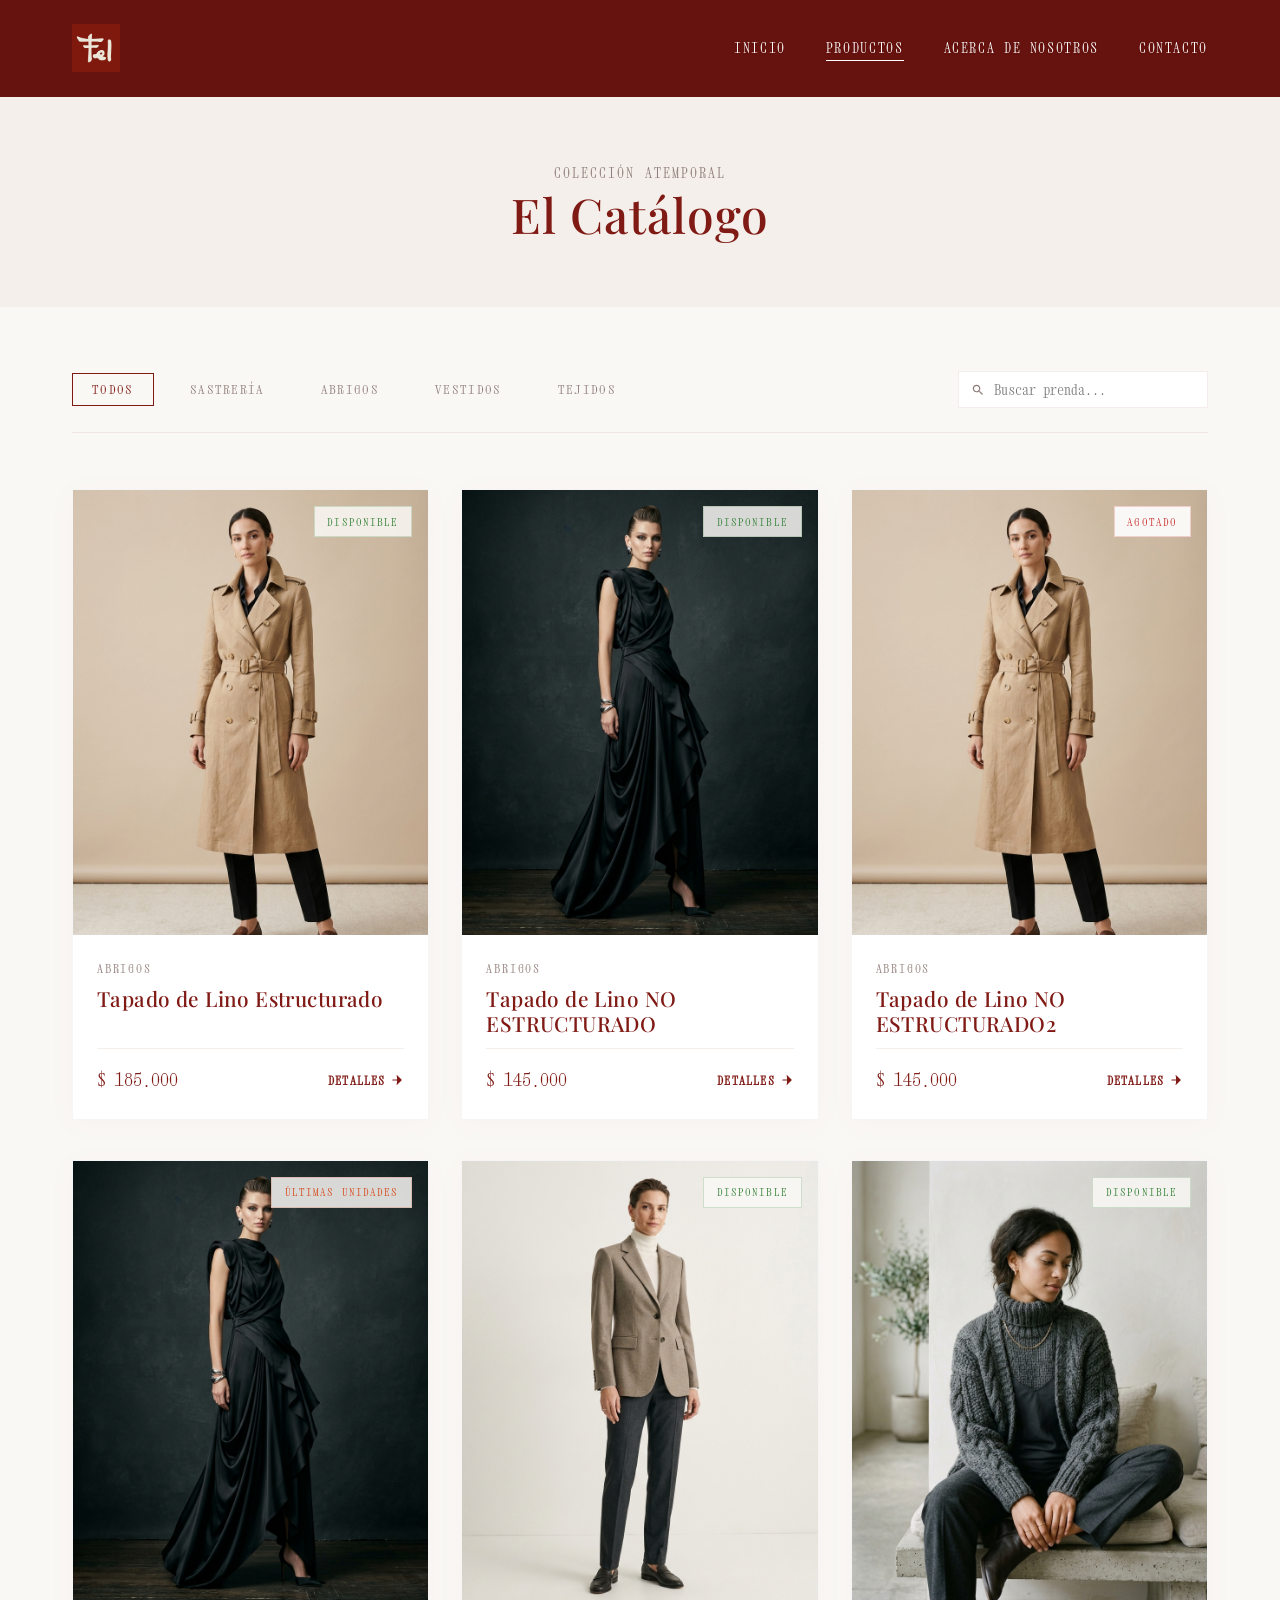
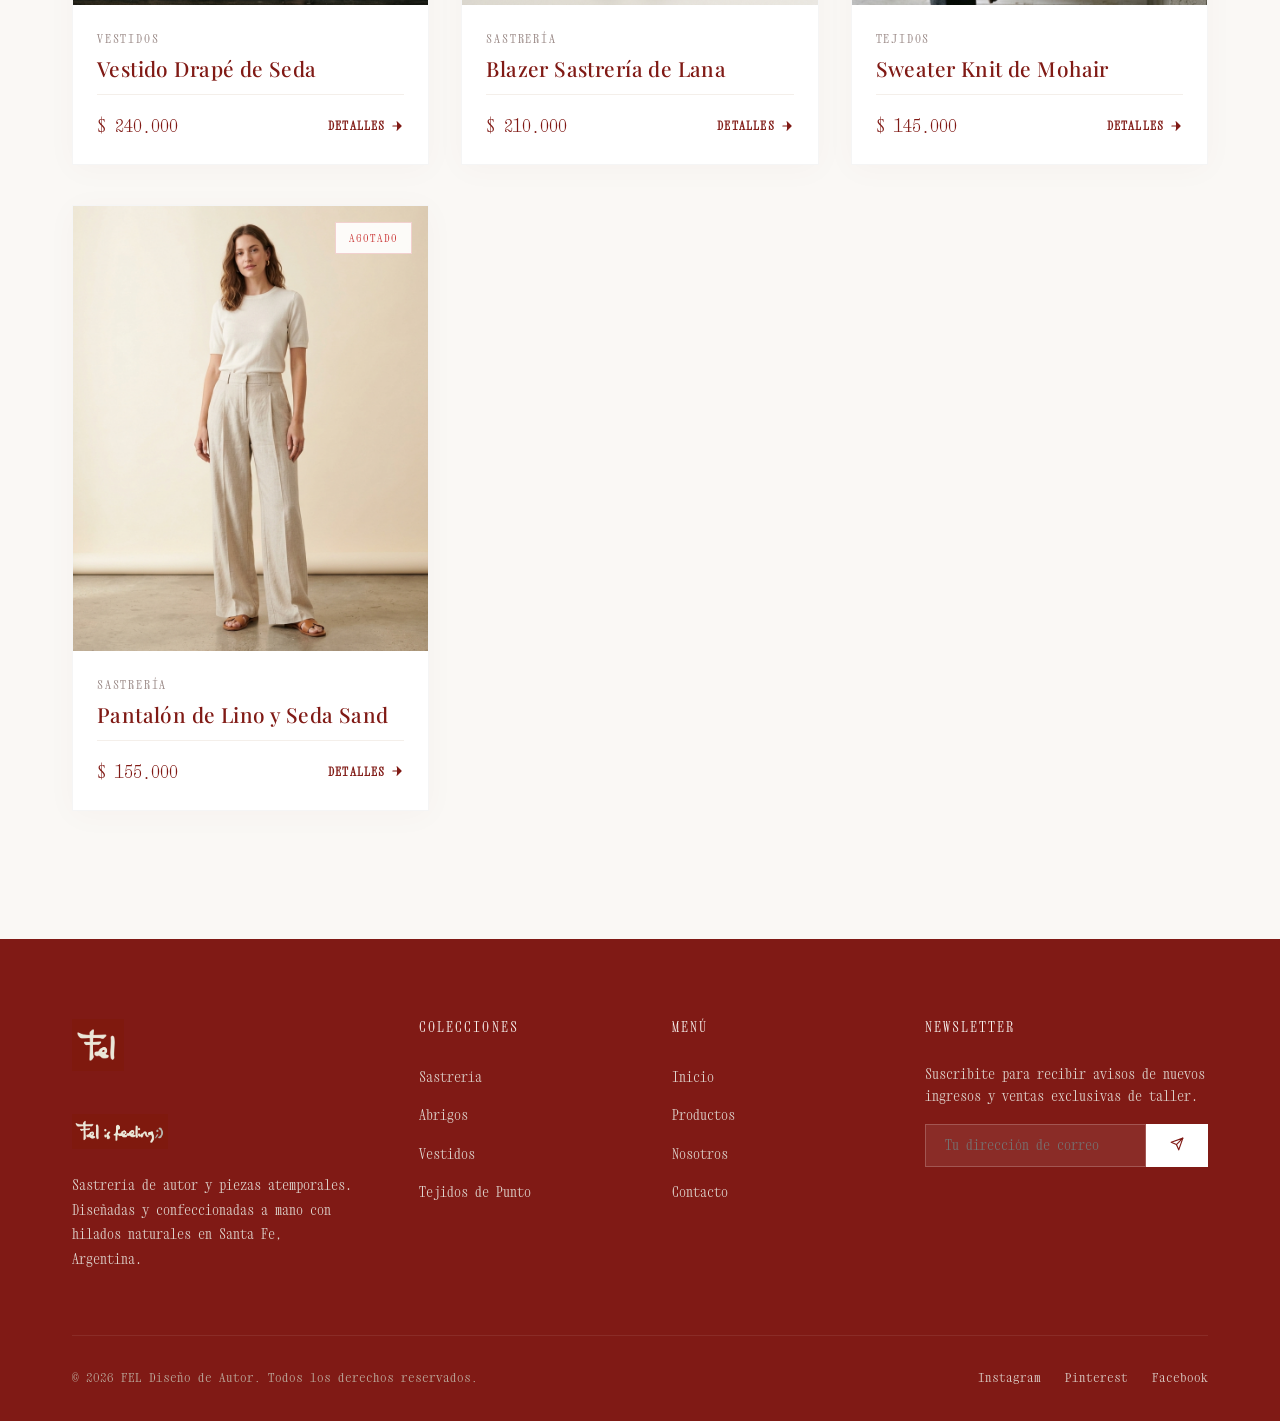
==== productos.html @ 900be480 "first commit" ====
<!DOCTYPE html>
<html lang="es">
<head>
  <meta charset="UTF-8">
  <meta name="viewport" content="width=device-width, initial-scale=1.0">
  <title>Colección Fel | Catálogo de Diseño de Autor</title>
  <meta name="description" content="Explorá el catálogo completo de Fel. Sastrería de alta gama, abrigos estructurados y vestidos de seda fina con precios y disponibilidad en tiempo real.">
  <link rel="stylesheet" href="./style.css">
</head>
<body>

  <!-- NAVBAR -->
  <nav class="navbar scrolled" id="main-navbar"> <!-- Forced solid navbar state on catalog page for readability -->
    <div class="container">
      <a href="./index.html" class="logo" id="brand-logo">
        <img src="./assets/images/LOGO fel.png" alt="FEL" class="logo-img">
      </a>
      <ul class="nav-links" id="navbar-links">
        <li><a href="./index.html#inicio">Inicio</a></li>
        <li><a href="./productos.html" class="active">Productos</a></li>
        <li><a href="./index.html#acerca">Acerca de nosotros</a></li>
        <li><a href="./index.html#contacto">Contacto</a></li>
      </ul>
      <button class="menu-toggle" id="menu-toggle-btn" aria-label="Abrir Menú">
        <span></span>
        <span></span>
        <span></span>
      </button>
    </div>
  </nav>

  <!-- CATALOG HERO HEADER -->
  <header class="products-header">
    <div class="container">
      <span class="section-subtitle" style="margin-bottom: 1rem;">Colección Atemporal</span>
      <h1 style="font-size: 3rem;">El Catálogo</h1>
    </div>
  </header>

  <!-- PRODUCTS GRID VIEW -->
  <section class="section" style="padding-top: 4rem;">
    <div class="container">
      
      <!-- Filters and Search Bar -->
      <div class="products-filter-section">
        <div class="filter-group">
          <button class="filter-btn active" data-filter="all">Todos</button>
          <button class="filter-btn" data-filter="sastreria">Sastrería</button>
          <button class="filter-btn" data-filter="tapados">Abrigos</button>
          <button class="filter-btn" data-filter="vestidos">Vestidos</button>
          <button class="filter-btn" data-filter="tejidos">Tejidos</button>
        </div>

        <div class="search-box">
          <svg viewBox="0 0 24 24"><path d="M15.5 14h-.79l-.28-.27C15.41 12.59 16 11.11 16 9.5 16 5.91 13.09 3 9.5 3S3 5.91 3 9.5 5.91 16 9.5 16c1.61 0 3.09-.59 4.23-1.57l.27.28v.79l5 4.99L20.49 19l-4.99-5zm-6 0C7.01 14 5 11.99 5 9.5S7.01 5 9.5 5 14 7.01 14 9.5 11.99 14 9.5 14z"/></svg>
          <input type="text" id="search-input" placeholder="Buscar prenda...">
        </div>
      </div>

      <!-- Main Dynamic Grid -->
      <div class="products-grid" id="products-grid">
        <!-- Dynamically populated via app.js -->
      </div>

    </div>
  </section>

  <!-- GENERIC FOOTER -->
  <footer class="footer">
    <div class="container">
      <div class="footer-grid">
        <div class="footer-brand">
          <a href="#" class="logo"><img src="./assets/images/LOGO fel.png" alt="FEL" class="logo-img-footer"></a>
          <img src="./assets/images/Feel TM.png" alt="Fel is feeling" class="footer-slogan-img">
          <p>Sastrería de autor y piezas atemporales. Diseñadas y confeccionadas a mano con hilados naturales en Santa Fe, Argentina.</p>
        </div>
        
        <div>
          <h4 class="footer-title">Colecciones</h4>
          <ul class="footer-links">
            <li><a href="./productos.html?filter=sastreria">Sastrería</a></li>
            <li><a href="./productos.html?filter=tapados">Abrigos</a></li>
            <li><a href="./productos.html?filter=vestidos">Vestidos</a></li>
            <li><a href="./productos.html?filter=tejidos">Tejidos de Punto</a></li>
          </ul>
        </div>
        
        <div>
          <h4 class="footer-title">Menú</h4>
          <ul class="footer-links">
            <li><a href="./index.html#inicio">Inicio</a></li>
            <li><a href="./productos.html">Productos</a></li>
            <li><a href="./index.html#acerca">Nosotros</a></li>
            <li><a href="./index.html#contacto">Contacto</a></li>
          </ul>
        </div>
        
        <div>
          <h4 class="footer-title">Newsletter</h4>
          <p style="color: #E2DCD5; font-size: 0.85rem; margin-bottom: 1rem;">Suscribite para recibir avisos de nuevos ingresos y ventas exclusivas de taller.</p>
          <form class="newsletter-form" onsubmit="event.preventDefault(); alert('Suscrito correctamente a las novedades de Fel.'); this.reset();">
            <input type="email" class="newsletter-input" placeholder="Tu dirección de correo" aria-label="Correo electrónico para newsletter" required>
            <button type="submit" class="newsletter-btn" aria-label="Suscribirse">
              <svg width="14" height="14" viewBox="0 0 24 24" fill="none" stroke="currentColor" stroke-width="2" stroke-linecap="round" stroke-linejoin="round"><line x1="22" y1="2" x2="11" y2="13"/><polygon points="22 2 15 22 11 13 2 9 22 2"/></svg>
            </button>
          </form>
        </div>
      </div>
      
      <div class="footer-bottom">
        <div>&copy; 2026 FEL Diseño de Autor. Todos los derechos reservados.</div>
        <div class="footer-socials">
          <a href="#" aria-label="Instagram">Instagram</a>
          <a href="#" aria-label="Pinterest">Pinterest</a>
          <a href="#" aria-label="Facebook">Facebook</a>
        </div>
      </div>
    </div>
  </footer>

  <!-- PRODUCT DETAIL MODAL -->
  <div id="product-modal" class="modal">
    <div class="modal-backdrop"></div>
    <div class="modal-content">
      <button class="modal-close-btn" id="modal-close" aria-label="Cerrar ventana">
        <svg viewBox="0 0 24 24"><path d="M19 6.41L17.59 5 12 10.59 6.41 5 5 6.41 10.59 12 5 17.59 6.41 19 12 13.41 17.59 19 19 17.59 13.41 12z"/></svg>
      </button>
      <div class="modal-gallery">
        <img id="modal-img" src="" alt="">
      </div>
      <div class="modal-details">
        <span class="modal-category" id="modal-cat">Categoría</span>
        <h2 class="modal-title" id="modal-title">Nombre del Producto</h2>
        <div class="modal-price" id="modal-price">$ 0</div>
        
        <div class="modal-divider"></div>
        
        <p class="modal-desc" id="modal-desc">Descripción detallada del producto.</p>
        
        <div class="modal-meta">
          <div class="modal-meta-item">
            <span class="modal-meta-label">Composición</span>
            <span class="modal-meta-value" id="modal-materials">Materiales</span>
          </div>
          <div class="modal-meta-item">
            <span class="modal-meta-label">Cuidado</span>
            <span class="modal-meta-value" id="modal-care">Cuidado</span>
          </div>
          <div class="modal-meta-item">
            <span class="modal-meta-label">Estado</span>
            <span class="modal-meta-value" id="modal-status">Disponible</span>
          </div>
        </div>
        
        <a href="#" id="modal-consult-btn" class="btn btn-primary" style="text-align: center; margin-top: auto; display: flex; align-items: center; justify-content: center; gap: 0.5rem;" target="_blank"><svg style="width: 18px; height: 18px; fill: currentColor;" viewBox="0 0 24 24"><path d="M.057 24l1.687-6.163c-1.041-1.804-1.588-3.849-1.587-5.946C.06 5.348 5.397.01 12.008.01c3.202.001 6.212 1.246 8.477 3.513 2.262 2.268 3.507 5.28 3.505 8.484-.004 6.657-5.34 11.997-11.953 11.997-2.005-.001-3.973-.504-5.714-1.464L0 24zm6.586-3.834l.366.218c1.6.952 3.454 1.455 5.352 1.456 5.793 0 10.511-4.721 10.514-10.518.001-2.807-1.09-5.446-3.076-7.437C17.466 2.395 14.823 1.3 12.012 1.3c-5.797 0-10.518 4.722-10.521 10.52-.001 1.947.509 3.847 1.479 5.487l.239.406-1.011 3.693 3.788-.992zm11.758-7.66c-.301-.15-1.782-.88-2.059-.98-.277-.101-.48-.15-.68.15-.2.301-.776.98-.952 1.18-.176.2-.352.226-.653.075-1.393-.697-2.316-1.229-3.238-2.81-.242-.416.242-.386.693-1.286.075-.15.038-.282-.019-.382-.056-.1-.48-1.157-.658-1.582-.173-.415-.349-.359-.48-.365-.125-.005-.268-.006-.411-.006s-.375.053-.571.267c-.196.213-.75.733-.75 1.79 0 1.056.769 2.079.876 2.223.107.144 1.51 2.305 3.659 3.233.51.221.908.353 1.218.452.513.163.98.14 1.348.084.411-.062 1.782-.73 2.033-1.433.253-.704.253-1.306.177-1.432-.077-.127-.278-.201-.58-.352z"/></svg>Consultar por WhatsApp</a>
      </div>
    </div>
  </div>

  <script src="./app.js"></script>
</body>
</html>
---- style.css ----
/* IMPORT GOOGLE FONTS */
@import url('https://fonts.googleapis.com/css2?family=Outfit:wght@300;400;500;600&family=Playfair+Display:ital,wght@0,400;0,500;0,600;1,400&family=Xanh+Mono:ital@0;1&display=swap');

/* RESET & BASE */
*,
*::before,
*::after {
  box-sizing: border-box;
  margin: 0;
  padding: 0;
}

:root {
  --color-bg: #FAF8F5;
  /* Warm linen/cream */
  --color-primary: #801A15;
  /* Burgundy brand red */
  --color-secondary: #2C2523;
  /* Soft warm charcoal */
  --color-accent: #801A15;
  /* Burgundy brand red */
  --color-accent-hover: #66120E;
  --color-muted: #8E7B78;
  /* Muted warm gray */
  --color-light: #F4EFEA;
  /* Light sand/beige */
  --color-white: #FFFFFF;
  --color-glass: rgba(250, 248, 245, 0.85);
  --border-glass: rgba(128, 26, 21, 0.08);
  --shadow-subtle: 0 4px 30px rgba(128, 26, 21, 0.03);
  --shadow-medium: 0 10px 40px rgba(128, 26, 21, 0.06);
  --font-serif: 'Playfair Display', Georgia, serif;
  --font-sans: 'Xanh Mono', monospace;
  /* Monospace body font */
  --transition-smooth: all 0.5s cubic-bezier(0.16, 1, 0.3, 1);
  --transition-fast: all 0.25s cubic-bezier(0.4, 0, 0.2, 1);
  --max-width: 1200px;
}

html {
  scroll-behavior: smooth;
}

body {
  font-family: var(--font-sans);
  background-color: var(--color-bg);
  color: var(--color-primary);
  line-height: 1.6;
  overflow-x: hidden;
  -webkit-font-smoothing: antialiased;
}

/* TYPOGRAPHY */
h1,
h2,
h3,
h4 {
  font-family: var(--font-serif);
  font-weight: 500;
  letter-spacing: 0.02em;
  line-height: 1.2;
}

a {
  color: inherit;
  text-decoration: none;
  transition: var(--transition-fast);
}

button,
input,
textarea {
  font-family: inherit;
}

.section-title {
  font-size: 2.5rem;
  text-align: center;
  margin-bottom: 1.5rem;
  position: relative;
  color: var(--color-primary);
}

.section-title::after {
  content: '';
  display: block;
  width: 40px;
  height: 1px;
  background-color: var(--color-accent);
  margin: 1rem auto 0 auto;
}

.section-subtitle {
  text-align: center;
  font-family: var(--font-sans);
  font-weight: 300;
  text-transform: uppercase;
  letter-spacing: 0.15em;
  color: var(--color-muted);
  font-size: 0.85rem;
  margin-bottom: 3.5rem;
}

/* UTILITIES */
.container {
  max-width: var(--max-width);
  margin: 0 auto;
  padding: 0 2rem;
}

.btn {
  display: inline-block;
  padding: 0.9rem 2.2rem;
  text-transform: uppercase;
  letter-spacing: 0.12em;
  font-size: 0.8rem;
  font-weight: 500;
  border: 1px solid var(--color-primary);
  background: transparent;
  color: var(--color-primary);
  cursor: pointer;
  transition: var(--transition-smooth);
  position: relative;
  overflow: hidden;
  z-index: 1;
}

.btn::before {
  content: '';
  position: absolute;
  top: 100%;
  left: 0;
  width: 100%;
  height: 100%;
  background-color: var(--color-primary);
  transition: var(--transition-smooth);
  z-index: -1;
}

.btn:hover {
  color: var(--color-white);
}

.btn:hover::before {
  top: 0;
}

.btn-primary {
  background-color: var(--color-primary);
  color: var(--color-white);
  border: 1px solid var(--color-primary);
}

.btn-primary::before {
  background-color: var(--color-bg);
}

.btn-primary:hover {
  color: var(--color-primary);
}

.btn-accent {
  background-color: var(--color-accent);
  border: 1px solid var(--color-accent);
  color: var(--color-white);
}

.btn-accent::before {
  background-color: var(--color-primary);
}

.btn-accent:hover {
  border-color: var(--color-primary);
}

/* NAVBAR */
.navbar {
  position: fixed;
  top: 0;
  left: 0;
  width: 100%;
  z-index: 1000;
  background-color: #66120E;
  border-bottom: 1px solid transparent;
  transition: var(--transition-smooth);
  padding: 1.5rem 0;
}

.navbar.scrolled {
  background-color: var(--color-glass);
  backdrop-filter: blur(15px);
  -webkit-backdrop-filter: blur(15px);
  padding: 0.8rem 0;
  border-bottom: 1px solid var(--border-glass);
  box-shadow: var(--shadow-subtle);
}

.navbar .container {
  display: flex;
  align-items: center;
  justify-content: space-between;
}

/* Navbar transparent link override rules */
.navbar:not(.scrolled) .nav-links a {
  color: var(--color-white);
  text-shadow: 0 1px 2px rgba(0, 0, 0, 0.12);
}

.navbar:not(.scrolled) .nav-links a::after {
  background-color: var(--color-white);
}

.navbar:not(.scrolled) .menu-toggle span {
  background-color: var(--color-white);
}

.navbar:not(.scrolled) .nav-links a.active {
  color: var(--color-white);
}

.logo {
  display: flex;
  align-items: center;
  transition: var(--transition-smooth);
}

.logo-img {
  height: 48px;
  width: auto;
  display: block;
}

.logo-img-footer {
  height: 52px;
  width: auto;
  display: block;
  margin-bottom: 1.2rem;
}

.hero-slogan-img {
  height: 55px;
  width: auto;
  margin-bottom: 1.8rem;
  display: block;
}

.footer-slogan-img {
  height: 35px;
  width: auto;
  margin-bottom: 1.5rem;
  display: block;
}

.nav-links {
  display: flex;
  list-style: none;
  gap: 2.5rem;
}

.nav-links a {
  font-size: 0.85rem;
  font-weight: 400;
  text-transform: uppercase;
  letter-spacing: 0.12em;
  position: relative;
  padding: 0.3rem 0;
}

.nav-links a::after {
  content: '';
  position: absolute;
  bottom: 0;
  left: 50%;
  width: 0;
  height: 1px;
  background-color: var(--color-accent);
  transition: var(--transition-fast);
}

.nav-links a:hover {
  color: var(--color-accent);
}

.nav-links a:hover::after {
  width: 100%;
  left: 0;
}

.nav-links a.active {
  color: var(--color-accent);
}

.nav-links a.active::after {
  width: 100%;
  left: 0;
}

/* Mobile Menu Button */
.menu-toggle {
  display: none;
  background: none;
  border: none;
  cursor: pointer;
  flex-direction: column;
  gap: 6px;
  z-index: 1001;
}

.menu-toggle span {
  display: block;
  width: 25px;
  height: 2px;
  background-color: var(--color-primary);
  transition: var(--transition-fast);
}

/* HERO SECTION (INICIO) */
.hero {
  position: relative;
  height: 100vh;
  min-height: 600px;
  display: flex;
  align-items: center;
  overflow: hidden;
  background-color: var(--color-light);
}

.hero-bg-container {
  position: absolute;
  top: 0;
  left: 0;
  width: 100%;
  height: 100%;
  z-index: 1;
}

.hero-bg {
  width: 100%;
  height: 100%;
  object-fit: cover;
  object-position: center 20%;
  filter: brightness(0.95);
  /* Elegant zoom-in entry animation */
  animation: zoomBg 12s infinite alternate ease-in-out;
}

.hero-overlay {
  position: absolute;
  top: 0;
  left: 0;
  width: 100%;
  height: 100%;
  background: linear-gradient(to right, rgba(21, 21, 21, 0.4) 0%, rgba(21, 21, 21, 0.1) 60%, rgba(21, 21, 21, 0.3) 100%);
  z-index: 2;
}

.hero .container {
  position: relative;
  z-index: 3;
  width: 100%;
}

.hero-content {
  max-width: 600px;
  color: var(--color-white);
  opacity: 0;
  transform: translateY(30px);
  animation: fadeInUp 1.2s cubic-bezier(0.16, 1, 0.3, 1) forwards;
  animation-delay: 0.3s;
}

.hero-tag {
  font-size: 0.9rem;
  text-transform: uppercase;
  letter-spacing: 0.25em;
  margin-bottom: 1.5rem;
  color: var(--color-accent);
  display: block;
  font-weight: 500;
}

.hero-title {
  font-size: 4.5rem;
  font-weight: 400;
  margin-bottom: 2rem;
  line-height: 1.1;
}

.hero-desc {
  font-size: 1.1rem;
  font-weight: 300;
  margin-bottom: 2.5rem;
  opacity: 0.9;
  letter-spacing: 0.02em;
  line-height: 1.8;
}

.hero-actions {
  display: flex;
  gap: 1.5rem;
}

.hero-actions .btn {
  border-color: var(--color-white);
  color: var(--color-white);
}

.hero-actions .btn::before {
  background-color: var(--color-white);
}

.hero-actions .btn:hover {
  color: var(--color-primary);
}

.hero-actions .btn-primary {
  background-color: var(--color-white);
  color: var(--color-primary);
  border-color: var(--color-white);
}

.hero-actions .btn-primary::before {
  background-color: var(--color-accent);
}

.hero-actions .btn-primary:hover {
  color: var(--color-white);
}

@keyframes zoomBg {
  from {
    transform: scale(1);
  }

  to {
    transform: scale(1.08);
  }
}

@keyframes fadeInUp {
  to {
    opacity: 1;
    transform: translateY(0);
  }
}

/* SECTION PADDING */
.section {
  padding: 8rem 0;
}

/* FEATURED CAROUSEL SECTION */
.featured-products {
  background-color: var(--color-bg);
  position: relative;
  overflow: hidden;
}

.carousel-container {
  position: relative;
  width: 100%;
  margin-top: 1rem;
}

.carousel-wrapper {
  overflow: hidden;
  position: relative;
  width: 100%;
  cursor: grab;
}

.carousel-wrapper:active {
  cursor: grabbing;
}

.carousel-track {
  display: flex;
  gap: 2rem;
  transition: transform 0.6s cubic-bezier(0.16, 1, 0.3, 1);
  will-change: transform;
}

.carousel-slide {
  flex: 0 0 calc((100% - 4rem) / 3);
  /* 3 cards on desktop */
  min-width: 280px;
}

/* PRODUCT CARD */
.product-card {
  background: var(--color-white);
  border: 1px solid rgba(21, 21, 21, 0.04);
  box-shadow: var(--shadow-subtle);
  overflow: hidden;
  transition: var(--transition-smooth);
  display: flex;
  flex-direction: column;
  height: 100%;
  position: relative;
}

.product-card:hover {
  transform: translateY(-8px);
  box-shadow: var(--shadow-medium);
  border-color: rgba(21, 21, 21, 0.08);
}

.product-img-wrapper {
  position: relative;
  width: 100%;
  padding-bottom: 125%;
  /* 4:5 elegant aspect ratio */
  overflow: hidden;
  background-color: var(--color-light);
}

.product-img {
  position: absolute;
  top: 0;
  left: 0;
  width: 100%;
  height: 100%;
  object-fit: cover;
  transition: var(--transition-smooth);
}

.product-card:hover .product-img {
  transform: scale(1.05);
}

.product-badge {
  position: absolute;
  top: 1rem;
  right: 1rem;
  padding: 0.35rem 0.8rem;
  font-size: 0.7rem;
  text-transform: uppercase;
  letter-spacing: 0.1em;
  font-weight: 500;
  background: var(--color-glass);
  backdrop-filter: blur(8px);
  -webkit-backdrop-filter: blur(8px);
  border: 1px solid var(--border-glass);
  z-index: 10;
}

.product-badge.instock {
  color: #2e7d32;
  border-color: rgba(46, 125, 50, 0.2);
}

.product-badge.lowstock {
  color: #d84315;
  border-color: rgba(216, 67, 21, 0.2);
}

.product-badge.outofstock {
  color: #c62828;
  border-color: rgba(198, 40, 40, 0.2);
  background: rgba(255, 255, 255, 0.9);
}

.product-info {
  padding: 1.5rem;
  display: flex;
  flex-direction: column;
  flex-grow: 1;
}

.product-category {
  font-size: 0.75rem;
  text-transform: uppercase;
  letter-spacing: 0.15em;
  color: var(--color-muted);
  margin-bottom: 0.5rem;
}

.product-title {
  font-size: 1.3rem;
  margin-bottom: 0.8rem;
  color: var(--color-primary);
  font-family: var(--font-serif);
}

.product-price-row {
  display: flex;
  justify-content: space-between;
  align-items: center;
  margin-top: auto;
  padding-top: 1rem;
  border-top: 1px solid var(--color-light);
}

.product-price {
  font-size: 1.15rem;
  font-weight: 500;
  color: var(--color-primary);
  font-family: var(--font-sans);
}

.product-view-btn {
  font-size: 0.75rem;
  text-transform: uppercase;
  letter-spacing: 0.1em;
  font-weight: 600;
  color: var(--color-accent);
  border: none;
  background: none;
  cursor: pointer;
  transition: var(--transition-fast);
  display: flex;
  align-items: center;
  gap: 0.3rem;
}

.product-view-btn:hover {
  color: var(--color-primary);
}

.product-view-btn svg {
  width: 14px;
  height: 14px;
  fill: currentColor;
  transition: transform var(--transition-fast);
}

.product-view-btn:hover svg {
  transform: translateX(4px);
}

/* CAROUSEL NAV CONTROLS */
.carousel-controls {
  display: flex;
  justify-content: center;
  gap: 1.5rem;
  margin-top: 3.5rem;
  align-items: center;
}

.carousel-btn {
  width: 48px;
  height: 48px;
  border: 1px solid var(--border-glass);
  border-radius: 50%;
  background: var(--color-white);
  color: var(--color-primary);
  cursor: pointer;
  display: flex;
  align-items: center;
  justify-content: center;
  transition: var(--transition-smooth);
}

.carousel-btn:hover {
  background-color: var(--color-primary);
  color: var(--color-white);
  border-color: var(--color-primary);
}

.carousel-btn svg {
  width: 18px;
  height: 18px;
  fill: currentColor;
}

.carousel-dots {
  display: flex;
  gap: 0.6rem;
}

.carousel-dot {
  width: 8px;
  height: 8px;
  border-radius: 50%;
  background-color: var(--color-light);
  border: none;
  cursor: pointer;
  transition: var(--transition-smooth);
}

.carousel-dot.active {
  background-color: var(--color-accent);
  transform: scale(1.3);
}

/* PRODUCTS PAGE (`pageProductos`) */
.products-header {
  padding-top: 10rem;
  padding-bottom: 4rem;
  background-color: var(--color-light);
  text-align: center;
}

.products-filter-section {
  display: flex;
  justify-content: space-between;
  align-items: center;
  flex-wrap: wrap;
  gap: 1.5rem;
  margin-bottom: 3.5rem;
  padding-bottom: 1.5rem;
  border-bottom: 1px solid var(--border-glass);
}

.filter-group {
  display: flex;
  gap: 1rem;
}

.filter-btn {
  padding: 0.5rem 1.2rem;
  font-size: 0.8rem;
  text-transform: uppercase;
  letter-spacing: 0.1em;
  background: transparent;
  border: 1px solid transparent;
  color: var(--color-muted);
  cursor: pointer;
  transition: var(--transition-fast);
}

.filter-btn:hover {
  color: var(--color-primary);
}

.filter-btn.active {
  border-color: var(--color-primary);
  color: var(--color-primary);
  font-weight: 500;
}

.search-box {
  position: relative;
  width: 250px;
}

.search-box input {
  width: 100%;
  padding: 0.6rem 1rem 0.6rem 2.2rem;
  font-size: 0.85rem;
  background: var(--color-white);
  border: 1px solid var(--border-glass);
  border-radius: 0;
  outline: none;
  transition: var(--transition-fast);
}

.search-box input:focus {
  border-color: var(--color-accent);
  box-shadow: var(--shadow-subtle);
}

.search-box svg {
  position: absolute;
  left: 0.8rem;
  top: 50%;
  transform: translateY(-50%);
  width: 14px;
  height: 14px;
  fill: var(--color-muted);
  pointer-events: none;
}

.products-grid {
  display: grid;
  grid-template-columns: repeat(3, 1fr);
  gap: 2.5rem 2rem;
}

.no-results {
  grid-column: 1 / -1;
  text-align: center;
  padding: 5rem 0;
  color: var(--color-muted);
  font-size: 1.1rem;
}

/* ABOUT US SECTION */
.about-section {
  background-color: var(--color-light);
}

.about-grid {
  display: grid;
  grid-template-columns: 1.1fr 0.9fr;
  gap: 5rem;
  align-items: center;
}

.about-content {
  padding-right: 2rem;
}

.about-quote {
  font-family: var(--font-serif);
  font-size: 1.6rem;
  line-height: 1.4;
  margin-bottom: 2rem;
  font-style: italic;
  color: var(--color-accent);
}

.about-text {
  font-size: 1rem;
  color: var(--color-secondary);
  margin-bottom: 1.5rem;
  font-weight: 300;
}

.about-signature {
  font-family: var(--font-serif);
  font-size: 1.3rem;
  margin-top: 2rem;
  color: var(--color-primary);
}

.about-signature span {
  font-size: 0.75rem;
  font-family: var(--font-sans);
  text-transform: uppercase;
  color: var(--color-muted);
  display: block;
  letter-spacing: 0.1em;
  margin-top: 0.2rem;
}

.about-img-container {
  position: relative;
  padding-bottom: 125%;
  overflow: hidden;
  box-shadow: var(--shadow-medium);
}

.about-img {
  position: absolute;
  top: 0;
  left: 0;
  width: 100%;
  height: 100%;
  object-fit: cover;
}

/* CONTACT SECTION */
.contact-section {
  background-color: var(--color-bg);
}

.contact-grid {
  display: grid;
  grid-template-columns: 1fr 1.2fr;
  gap: 6rem;
}

.contact-info-panel h3 {
  font-size: 1.8rem;
  margin-bottom: 1.5rem;
  color: var(--color-primary);
}

.contact-info-panel p {
  color: var(--color-secondary);
  font-weight: 300;
  margin-bottom: 3rem;
}

.contact-details {
  list-style: none;
}

.contact-item {
  display: flex;
  margin-bottom: 2rem;
  gap: 1.5rem;
}

.contact-icon-box {
  width: 50px;
  height: 50px;
  border-radius: 50%;
  border: 1px solid var(--border-glass);
  display: flex;
  align-items: center;
  justify-content: center;
  color: var(--color-accent);
  background: var(--color-white);
  flex-shrink: 0;
}

.contact-icon-box svg {
  width: 18px;
  height: 18px;
  fill: currentColor;
}

.contact-label {
  font-size: 0.75rem;
  text-transform: uppercase;
  letter-spacing: 0.1em;
  color: var(--color-muted);
  margin-bottom: 0.3rem;
}

.contact-value {
  font-size: 1rem;
  color: var(--color-primary);
  font-weight: 400;
}

.contact-form-panel {
  background-color: var(--color-white);
  padding: 3.5rem;
  box-shadow: var(--shadow-medium);
  border: 1px solid rgba(21, 21, 21, 0.03);
}

.form-title {
  font-size: 1.8rem;
  margin-bottom: 2.5rem;
  text-align: left;
}

.form-group {
  margin-bottom: 1.8rem;
  position: relative;
}

.form-label {
  display: block;
  font-size: 0.75rem;
  text-transform: uppercase;
  letter-spacing: 0.1em;
  color: var(--color-muted);
  margin-bottom: 0.5rem;
  font-weight: 500;
}

.form-control {
  width: 100%;
  background: var(--color-bg);
  border: 1px solid var(--border-glass);
  padding: 0.9rem 1.2rem;
  font-size: 0.9rem;
  color: var(--color-primary);
  transition: var(--transition-fast);
  border-radius: 0;
}

.form-control:focus {
  border-color: var(--color-accent);
  outline: none;
  background: var(--color-white);
}

textarea.form-control {
  resize: vertical;
  min-height: 120px;
}

/* GENERIC FOOTER */
.footer {
  background-color: var(--color-primary);
  color: var(--color-white);
  padding: 5rem 0 2rem 0;
  font-weight: 300;
}

.footer-grid {
  display: grid;
  grid-template-columns: 1.5fr 1fr 1fr 1.5fr;
  gap: 4rem;
  padding-bottom: 4rem;
  border-bottom: 1px solid rgba(255, 255, 255, 0.08);
}

.footer-brand .logo {
  color: var(--color-white);
  margin-bottom: 1.5rem;
}

.footer-brand p {
  color: #E2DCD5;
  font-size: 0.9rem;
  line-height: 1.7;
}

.footer-title {
  font-family: var(--font-sans);
  font-size: 0.85rem;
  text-transform: uppercase;
  letter-spacing: 0.15em;
  font-weight: 500;
  margin-bottom: 1.8rem;
  color: var(--color-bg);
}

.footer-links {
  list-style: none;
}

.footer-links li {
  margin-bottom: 0.8rem;
}

.footer-links a {
  color: #E2DCD5;
  font-size: 0.9rem;
}

.footer-links a:hover {
  color: var(--color-white);
  padding-left: 5px;
}

.newsletter-form {
  display: flex;
  margin-top: 1rem;
}

.newsletter-input {
  flex-grow: 1;
  background: rgba(255, 255, 255, 0.08);
  border: 1px solid rgba(255, 255, 255, 0.2);
  padding: 0.8rem 1.2rem;
  font-size: 0.85rem;
  color: var(--color-white);
  border-radius: 0;
  outline: none;
}

.newsletter-input:focus {
  border-color: var(--color-bg);
  background: rgba(255, 255, 255, 0.12);
}

.newsletter-btn {
  background-color: var(--color-white);
  color: var(--color-primary);
  border: none;
  padding: 0 1.5rem;
  cursor: pointer;
  transition: var(--transition-fast);
}

.newsletter-btn:hover {
  background-color: var(--color-light);
  color: var(--color-primary);
}

.footer-bottom {
  display: flex;
  justify-content: space-between;
  align-items: center;
  padding-top: 2rem;
  font-size: 0.8rem;
  color: #C0B5A7;
  flex-wrap: wrap;
  gap: 1rem;
}

.footer-socials {
  display: flex;
  gap: 1.5rem;
}

.footer-socials a {
  color: #E2DCD5;
}

.footer-socials a:hover {
  color: var(--color-white);
}

/* PRODUCT DETAIL MODAL */
.modal {
  position: fixed;
  top: 0;
  left: 0;
  width: 100%;
  height: 100%;
  z-index: 2000;
  display: flex;
  align-items: center;
  justify-content: center;
  opacity: 0;
  pointer-events: none;
  transition: var(--transition-smooth);
}

.modal.active {
  opacity: 1;
  pointer-events: auto;
}

.modal-backdrop {
  position: absolute;
  top: 0;
  left: 0;
  width: 100%;
  height: 100%;
  background-color: rgba(21, 21, 21, 0.6);
  backdrop-filter: blur(10px);
  -webkit-backdrop-filter: blur(10px);
}

.modal-content {
  position: relative;
  background-color: var(--color-bg);
  width: 90%;
  max-width: 900px;
  max-height: 90vh;
  overflow-y: auto;
  z-index: 2001;
  box-shadow: 0 20px 60px rgba(0, 0, 0, 0.3);
  display: grid;
  grid-template-columns: 1fr 1.1fr;
  transform: translateY(30px) scale(0.95);
  transition: var(--transition-smooth);
  border: 1px solid var(--border-glass);
}

.modal.active .modal-content {
  transform: translateY(0) scale(1);
}

.modal-close-btn {
  position: absolute;
  top: 1.5rem;
  right: 1.5rem;
  width: 40px;
  height: 40px;
  border-radius: 50%;
  background: var(--color-white);
  border: 1px solid var(--border-glass);
  cursor: pointer;
  display: flex;
  align-items: center;
  justify-content: center;
  z-index: 10;
  transition: var(--transition-fast);
  color: var(--color-primary);
}

.modal-close-btn:hover {
  background: var(--color-primary);
  color: var(--color-white);
  border-color: var(--color-primary);
}

.modal-close-btn svg {
  width: 16px;
  height: 16px;
  fill: currentColor;
}

.modal-gallery {
  position: relative;
  background-color: var(--color-light);
  min-height: 400px;
}

.modal-gallery img {
  width: 100%;
  height: 100%;
  object-fit: cover;
}

.modal-details {
  padding: 3.5rem;
  display: flex;
  flex-direction: column;
}

.modal-category {
  font-size: 0.8rem;
  text-transform: uppercase;
  letter-spacing: 0.15em;
  color: var(--color-muted);
  margin-bottom: 0.5rem;
  font-weight: 500;
}

.modal-title {
  font-size: 2.2rem;
  margin-bottom: 1rem;
  color: var(--color-primary);
}

.modal-price {
  font-size: 1.5rem;
  font-weight: 500;
  color: var(--color-accent);
  margin-bottom: 1.5rem;
}

.modal-divider {
  width: 100%;
  height: 1px;
  background-color: var(--border-glass);
  margin: 1.5rem 0;
}

.modal-desc {
  font-size: 0.95rem;
  color: var(--color-secondary);
  line-height: 1.8;
  font-weight: 300;
  margin-bottom: 1.5rem;
}

.modal-meta {
  font-size: 0.85rem;
  margin-bottom: 2rem;
}

.modal-meta-item {
  display: flex;
  margin-bottom: 0.6rem;
}

.modal-meta-label {
  width: 120px;
  font-weight: 500;
  text-transform: uppercase;
  font-size: 0.75rem;
  letter-spacing: 0.05em;
  color: var(--color-muted);
}

.modal-meta-value {
  color: var(--color-primary);
}

.modal-meta-value.instock {
  color: #2e7d32;
  font-weight: 600;
}

.modal-meta-value.lowstock {
  color: #d84315;
  font-weight: 600;
}

.modal-meta-value.outofstock {
  color: #c62828;
  font-weight: 600;
}

/* RESPONSIVE LAYOUTS */
@media (max-width: 1024px) {
  .products-grid {
    grid-template-columns: repeat(2, 1fr);
  }

  .carousel-slide {
    flex: 0 0 calc((100% - 2rem) / 2);
    /* 2 cards */
  }

  .about-grid {
    grid-template-columns: 1fr;
    gap: 3rem;
  }

  .about-content {
    padding-right: 0;
  }

  .contact-grid {
    grid-template-columns: 1fr;
    gap: 4rem;
  }
}

@media (max-width: 768px) {
  .hero-title {
    font-size: 3rem;
  }

  .section {
    padding: 5rem 0;
  }

  .menu-toggle {
    display: flex;
  }

  .nav-links {
    position: fixed;
    top: 0;
    right: -100%;
    width: 80%;
    max-width: 300px;
    height: 100vh;
    background-color: var(--color-bg);
    flex-direction: column;
    padding: 7rem 2.5rem;
    gap: 2rem;
    box-shadow: -10px 0 30px rgba(0, 0, 0, 0.05);
    transition: var(--transition-smooth);
    z-index: 999;
  }

  .nav-links.active {
    right: 0;
  }

  .navbar.scrolled .nav-links {
    background-color: var(--color-bg);
  }

  .carousel-slide {
    flex: 0 0 100%;
    /* 1 card on mobile */
  }

  .products-grid {
    grid-template-columns: 1fr;
  }

  .footer-grid {
    grid-template-columns: 1fr;
    gap: 2.5rem;
  }

  .contact-form-panel {
    padding: 2rem;
  }

  .modal-content {
    grid-template-columns: 1fr;
    width: 95%;
  }

  .modal-gallery {
    min-height: 300px;
  }

  .modal-details {
    padding: 2rem;
  }
}

/* Custom horizontal line styling */
hr {
  border: 0;
  height: 1px;
  background-image: linear-gradient(to right, rgba(0, 0, 0, 0), rgba(0, 0, 0, 0.1), rgba(0, 0, 0, 0));
}
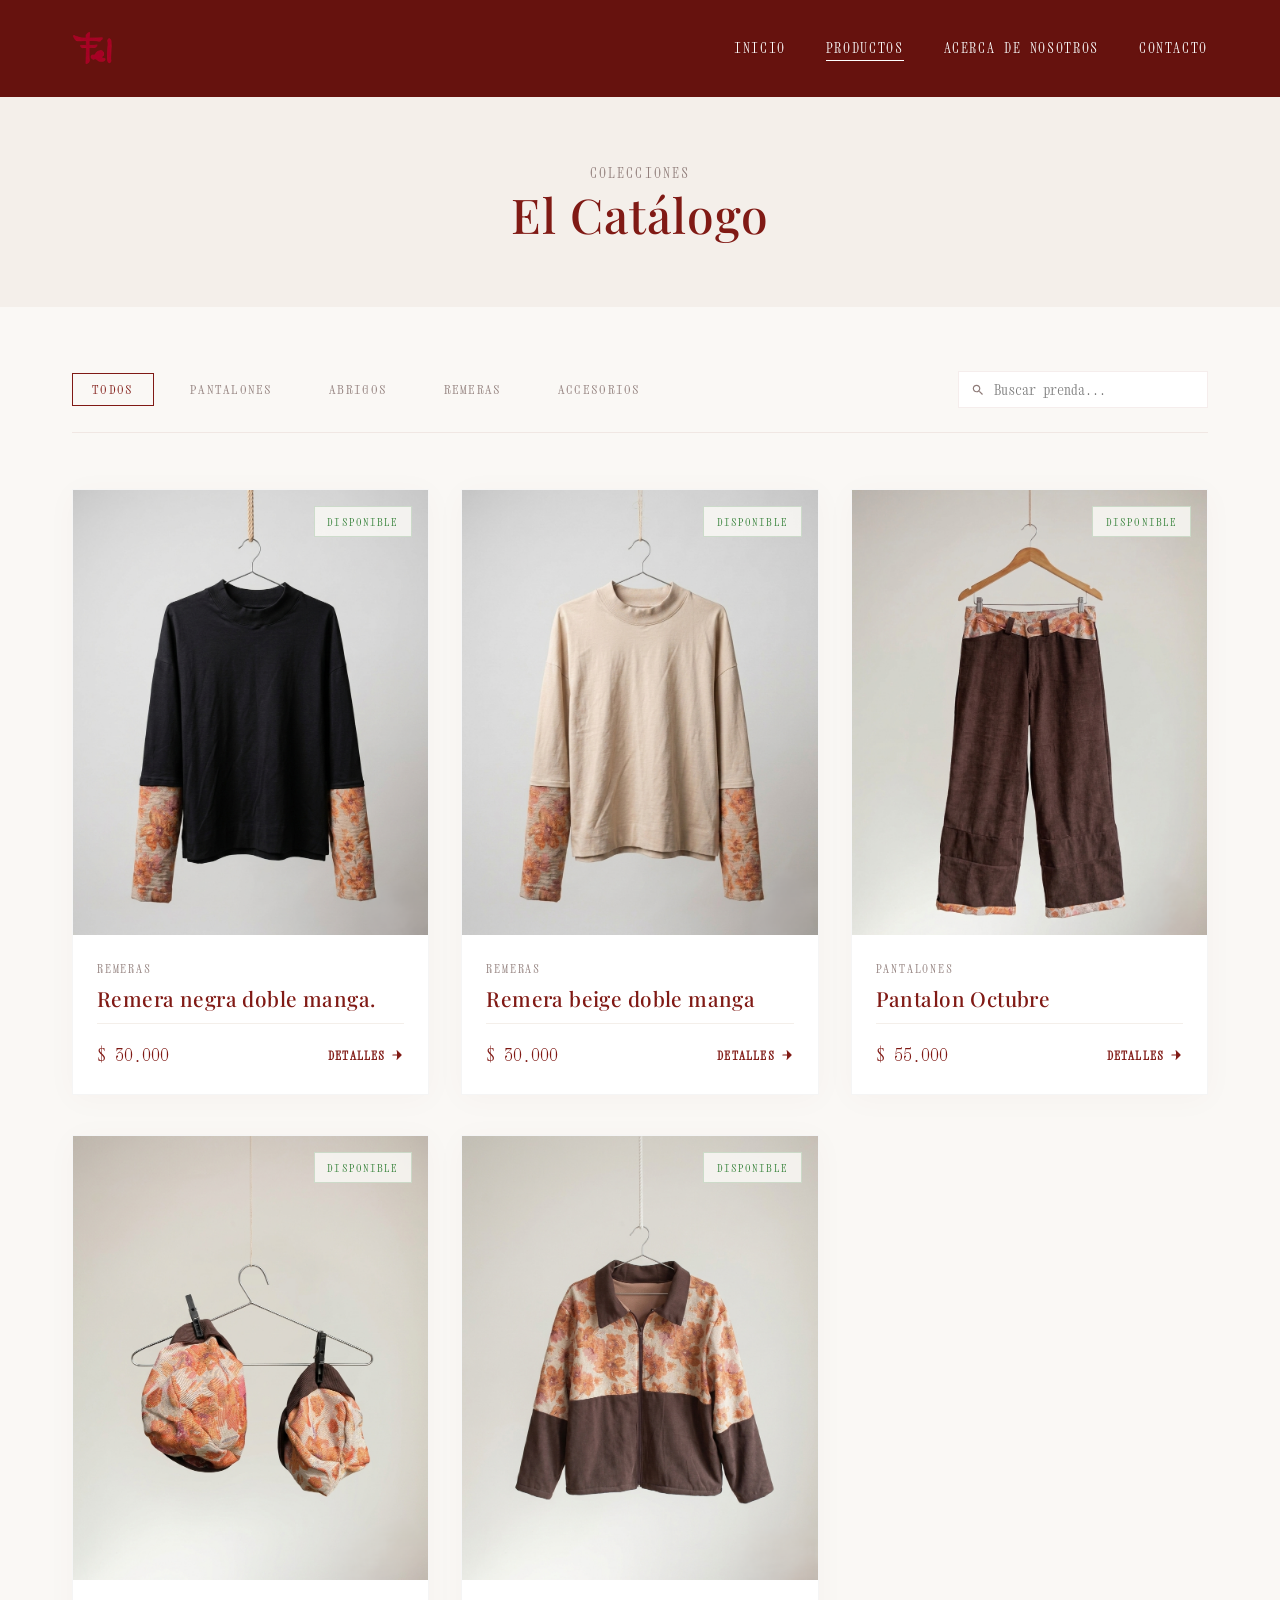
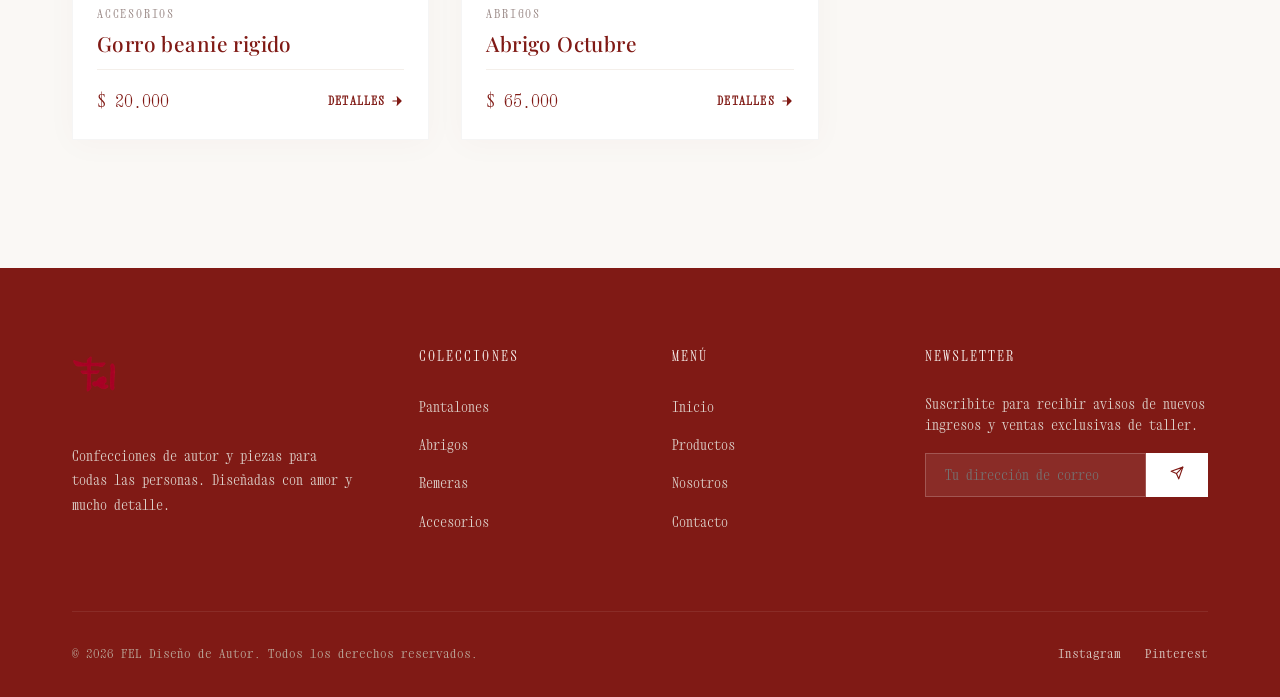
==== commit 149a8502: "Actualizacion 1 CASI SALIDA" ====
--- a/productos.html
+++ b/productos.html
@@ -1,19 +1,22 @@
 <!DOCTYPE html>
 <html lang="es">
+
 <head>
   <meta charset="UTF-8">
   <meta name="viewport" content="width=device-width, initial-scale=1.0">
   <title>Colección Fel | Catálogo de Diseño de Autor</title>
-  <meta name="description" content="Explorá el catálogo completo de Fel. Sastrería de alta gama, abrigos estructurados y vestidos de seda fina con precios y disponibilidad en tiempo real.">
+  <meta name="description"
+    content="Explorá el catálogo completo de Fel. Remeras, pantalones de diseño, abrigos estructurados y accesorios exclusivos con precios y disponibilidad en tiempo real.">
   <link rel="stylesheet" href="./style.css">
 </head>
+
 <body>
 
   <!-- NAVBAR -->
   <nav class="navbar scrolled" id="main-navbar"> <!-- Forced solid navbar state on catalog page for readability -->
     <div class="container">
       <a href="./index.html" class="logo" id="brand-logo">
-        <img src="./assets/images/LOGO fel.png" alt="FEL" class="logo-img">
+        <img src="./assets/images/Feel TM.png" alt="FEL" class="logo-img">
       </a>
       <ul class="nav-links" id="navbar-links">
         <li><a href="./index.html#inicio">Inicio</a></li>
@@ -32,7 +35,7 @@
   <!-- CATALOG HERO HEADER -->
   <header class="products-header">
     <div class="container">
-      <span class="section-subtitle" style="margin-bottom: 1rem;">Colección Atemporal</span>
+      <span class="section-subtitle" style="margin-bottom: 1rem;">Colecciones</span>
       <h1 style="font-size: 3rem;">El Catálogo</h1>
     </div>
   </header>
@@ -40,19 +43,30 @@
   <!-- PRODUCTS GRID VIEW -->
   <section class="section" style="padding-top: 4rem;">
     <div class="container">
-      
+
       <!-- Filters and Search Bar -->
       <div class="products-filter-section">
         <div class="filter-group">
-          <button class="filter-btn active" data-filter="all">Todos</button>
-          <button class="filter-btn" data-filter="sastreria">Sastrería</button>
-          <button class="filter-btn" data-filter="tapados">Abrigos</button>
-          <button class="filter-btn" data-filter="vestidos">Vestidos</button>
-          <button class="filter-btn" data-filter="tejidos">Tejidos</button>
+          <button class="filter-dropdown-toggle" id="filter-dropdown-toggle">
+            <span>Categorías</span>
+            <svg viewBox="0 0 24 24">
+              <path d="M7 10l5 5 5-5z" fill="currentColor" />
+            </svg>
+          </button>
+          <div class="filter-options" id="filter-options">
+            <button class="filter-btn active" data-filter="all">Todos</button>
+            <button class="filter-btn" data-filter="pantalones">Pantalones</button>
+            <button class="filter-btn" data-filter="tapados">Abrigos</button>
+            <button class="filter-btn" data-filter="remeras">Remeras</button>
+            <button class="filter-btn" data-filter="accesorios">Accesorios</button>
+          </div>
         </div>
 
         <div class="search-box">
-          <svg viewBox="0 0 24 24"><path d="M15.5 14h-.79l-.28-.27C15.41 12.59 16 11.11 16 9.5 16 5.91 13.09 3 9.5 3S3 5.91 3 9.5 5.91 16 9.5 16c1.61 0 3.09-.59 4.23-1.57l.27.28v.79l5 4.99L20.49 19l-4.99-5zm-6 0C7.01 14 5 11.99 5 9.5S7.01 5 9.5 5 14 7.01 14 9.5 11.99 14 9.5 14z"/></svg>
+          <svg viewBox="0 0 24 24">
+            <path
+              d="M15.5 14h-.79l-.28-.27C15.41 12.59 16 11.11 16 9.5 16 5.91 13.09 3 9.5 3S3 5.91 3 9.5 5.91 16 9.5 16c1.61 0 3.09-.59 4.23-1.57l.27.28v.79l5 4.99L20.49 19l-4.99-5zm-6 0C7.01 14 5 11.99 5 9.5S7.01 5 9.5 5 14 7.01 14 9.5 11.99 14 9.5 14z" />
+          </svg>
           <input type="text" id="search-input" placeholder="Buscar prenda...">
         </div>
       </div>
@@ -70,21 +84,20 @@
     <div class="container">
       <div class="footer-grid">
         <div class="footer-brand">
-          <a href="#" class="logo"><img src="./assets/images/LOGO fel.png" alt="FEL" class="logo-img-footer"></a>
-          <img src="./assets/images/Feel TM.png" alt="Fel is feeling" class="footer-slogan-img">
-          <p>Sastrería de autor y piezas atemporales. Diseñadas y confeccionadas a mano con hilados naturales en Santa Fe, Argentina.</p>
+          <a href="#" class="logo"><img src="./assets/images/Feel TM.png" alt="FEL" class="logo-img-footer"></a>
+          <p>Confecciones de autor y piezas para todas las personas. Diseñadas con amor y mucho detalle.</p>
         </div>
-        
+
         <div>
           <h4 class="footer-title">Colecciones</h4>
           <ul class="footer-links">
-            <li><a href="./productos.html?filter=sastreria">Sastrería</a></li>
+            <li><a href="./productos.html?filter=pantalones">Pantalones</a></li>
             <li><a href="./productos.html?filter=tapados">Abrigos</a></li>
-            <li><a href="./productos.html?filter=vestidos">Vestidos</a></li>
-            <li><a href="./productos.html?filter=tejidos">Tejidos de Punto</a></li>
+            <li><a href="./productos.html?filter=remeras">Remeras</a></li>
+            <li><a href="./productos.html?filter=accesorios">Accesorios</a></li>
           </ul>
         </div>
-        
+
         <div>
           <h4 class="footer-title">Menú</h4>
           <ul class="footer-links">
@@ -94,25 +107,31 @@
             <li><a href="./index.html#contacto">Contacto</a></li>
           </ul>
         </div>
-        
+
         <div>
           <h4 class="footer-title">Newsletter</h4>
-          <p style="color: #E2DCD5; font-size: 0.85rem; margin-bottom: 1rem;">Suscribite para recibir avisos de nuevos ingresos y ventas exclusivas de taller.</p>
-          <form class="newsletter-form" onsubmit="event.preventDefault(); alert('Suscrito correctamente a las novedades de Fel.'); this.reset();">
-            <input type="email" class="newsletter-input" placeholder="Tu dirección de correo" aria-label="Correo electrónico para newsletter" required>
+          <p style="color: #E2DCD5; font-size: 0.85rem; margin-bottom: 1rem;">Suscribite para recibir avisos de nuevos
+            ingresos y ventas exclusivas de taller.</p>
+          <form class="newsletter-form"
+            onsubmit="event.preventDefault(); alert('Suscrito correctamente a las novedades de Fel.'); this.reset();">
+            <input type="email" class="newsletter-input" placeholder="Tu dirección de correo"
+              aria-label="Correo electrónico para newsletter" required>
             <button type="submit" class="newsletter-btn" aria-label="Suscribirse">
-              <svg width="14" height="14" viewBox="0 0 24 24" fill="none" stroke="currentColor" stroke-width="2" stroke-linecap="round" stroke-linejoin="round"><line x1="22" y1="2" x2="11" y2="13"/><polygon points="22 2 15 22 11 13 2 9 22 2"/></svg>
+              <svg width="14" height="14" viewBox="0 0 24 24" fill="none" stroke="currentColor" stroke-width="2"
+                stroke-linecap="round" stroke-linejoin="round">
+                <line x1="22" y1="2" x2="11" y2="13" />
+                <polygon points="22 2 15 22 11 13 2 9 22 2" />
+              </svg>
             </button>
           </form>
         </div>
       </div>
-      
+
       <div class="footer-bottom">
         <div>&copy; 2026 FEL Diseño de Autor. Todos los derechos reservados.</div>
         <div class="footer-socials">
-          <a href="#" aria-label="Instagram">Instagram</a>
-          <a href="#" aria-label="Pinterest">Pinterest</a>
-          <a href="#" aria-label="Facebook">Facebook</a>
+          <a href="https://www.instagram.com/fel.estudio/" target="_blank" aria-label="Instagram">Instagram</a>
+          <a href="https://ar.pinterest.com/Oliverrr02/" target="_blank" aria-label="Pinterest">Pinterest</a>
         </div>
       </div>
     </div>
@@ -123,7 +142,10 @@
     <div class="modal-backdrop"></div>
     <div class="modal-content">
       <button class="modal-close-btn" id="modal-close" aria-label="Cerrar ventana">
-        <svg viewBox="0 0 24 24"><path d="M19 6.41L17.59 5 12 10.59 6.41 5 5 6.41 10.59 12 5 17.59 6.41 19 12 13.41 17.59 19 19 17.59 13.41 12z"/></svg>
+        <svg viewBox="0 0 24 24">
+          <path
+            d="M19 6.41L17.59 5 12 10.59 6.41 5 5 6.41 10.59 12 5 17.59 6.41 19 12 13.41 17.59 19 19 17.59 13.41 12z" />
+        </svg>
       </button>
       <div class="modal-gallery">
         <img id="modal-img" src="" alt="">
@@ -132,31 +154,37 @@
         <span class="modal-category" id="modal-cat">Categoría</span>
         <h2 class="modal-title" id="modal-title">Nombre del Producto</h2>
         <div class="modal-price" id="modal-price">$ 0</div>
-        
+
         <div class="modal-divider"></div>
-        
+
         <p class="modal-desc" id="modal-desc">Descripción detallada del producto.</p>
-        
+
         <div class="modal-meta">
           <div class="modal-meta-item">
             <span class="modal-meta-label">Composición</span>
             <span class="modal-meta-value" id="modal-materials">Materiales</span>
           </div>
           <div class="modal-meta-item">
-            <span class="modal-meta-label">Cuidado</span>
-            <span class="modal-meta-value" id="modal-care">Cuidado</span>
+            <span class="modal-meta-label">Talles</span>
+            <span class="modal-meta-value" id="modal-sizes">Talles</span>
           </div>
           <div class="modal-meta-item">
             <span class="modal-meta-label">Estado</span>
             <span class="modal-meta-value" id="modal-status">Disponible</span>
           </div>
         </div>
-        
-        <a href="#" id="modal-consult-btn" class="btn btn-primary" style="text-align: center; margin-top: auto; display: flex; align-items: center; justify-content: center; gap: 0.5rem;" target="_blank"><svg style="width: 18px; height: 18px; fill: currentColor;" viewBox="0 0 24 24"><path d="M.057 24l1.687-6.163c-1.041-1.804-1.588-3.849-1.587-5.946C.06 5.348 5.397.01 12.008.01c3.202.001 6.212 1.246 8.477 3.513 2.262 2.268 3.507 5.28 3.505 8.484-.004 6.657-5.34 11.997-11.953 11.997-2.005-.001-3.973-.504-5.714-1.464L0 24zm6.586-3.834l.366.218c1.6.952 3.454 1.455 5.352 1.456 5.793 0 10.511-4.721 10.514-10.518.001-2.807-1.09-5.446-3.076-7.437C17.466 2.395 14.823 1.3 12.012 1.3c-5.797 0-10.518 4.722-10.521 10.52-.001 1.947.509 3.847 1.479 5.487l.239.406-1.011 3.693 3.788-.992zm11.758-7.66c-.301-.15-1.782-.88-2.059-.98-.277-.101-.48-.15-.68.15-.2.301-.776.98-.952 1.18-.176.2-.352.226-.653.075-1.393-.697-2.316-1.229-3.238-2.81-.242-.416.242-.386.693-1.286.075-.15.038-.282-.019-.382-.056-.1-.48-1.157-.658-1.582-.173-.415-.349-.359-.48-.365-.125-.005-.268-.006-.411-.006s-.375.053-.571.267c-.196.213-.75.733-.75 1.79 0 1.056.769 2.079.876 2.223.107.144 1.51 2.305 3.659 3.233.51.221.908.353 1.218.452.513.163.98.14 1.348.084.411-.062 1.782-.73 2.033-1.433.253-.704.253-1.306.177-1.432-.077-.127-.278-.201-.58-.352z"/></svg>Consultar por WhatsApp</a>
+
+        <a href="#" id="modal-consult-btn" class="btn btn-primary"
+          style="text-align: center; margin-top: auto; display: flex; align-items: center; justify-content: center; gap: 0.5rem;"
+          target="_blank"><svg style="width: 18px; height: 18px; fill: currentColor;" viewBox="0 0 24 24">
+            <path
+              d="M.057 24l1.687-6.163c-1.041-1.804-1.588-3.849-1.587-5.946C.06 5.348 5.397.01 12.008.01c3.202.001 6.212 1.246 8.477 3.513 2.262 2.268 3.507 5.28 3.505 8.484-.004 6.657-5.34 11.997-11.953 11.997-2.005-.001-3.973-.504-5.714-1.464L0 24zm6.586-3.834l.366.218c1.6.952 3.454 1.455 5.352 1.456 5.793 0 10.511-4.721 10.514-10.518.001-2.807-1.09-5.446-3.076-7.437C17.466 2.395 14.823 1.3 12.012 1.3c-5.797 0-10.518 4.722-10.521 10.52-.001 1.947.509 3.847 1.479 5.487l.239.406-1.011 3.693 3.788-.992zm11.758-7.66c-.301-.15-1.782-.88-2.059-.98-.277-.101-.48-.15-.68.15-.2.301-.776.98-.952 1.18-.176.2-.352.226-.653.075-1.393-.697-2.316-1.229-3.238-2.81-.242-.416.242-.386.693-1.286.075-.15.038-.282-.019-.382-.056-.1-.48-1.157-.658-1.582-.173-.415-.349-.359-.48-.365-.125-.005-.268-.006-.411-.006s-.375.053-.571.267c-.196.213-.75.733-.75 1.79 0 1.056.769 2.079.876 2.223.107.144 1.51 2.305 3.659 3.233.51.221.908.353 1.218.452.513.163.98.14 1.348.084.411-.062 1.782-.73 2.033-1.433.253-.704.253-1.306.177-1.432-.077-.127-.278-.201-.58-.352z" />
+          </svg>Consultar por WhatsApp</a>
       </div>
     </div>
   </div>
 
   <script src="./app.js"></script>
 </body>
-</html>
+
+</html>
--- a/style.css
+++ b/style.css
@@ -202,21 +202,23 @@
 }
 
 /* Navbar transparent link override rules */
-.navbar:not(.scrolled) .nav-links a {
-  color: var(--color-white);
-  text-shadow: 0 1px 2px rgba(0, 0, 0, 0.12);
-}
-
-.navbar:not(.scrolled) .nav-links a::after {
-  background-color: var(--color-white);
+@media (min-width: 769px) {
+  .navbar:not(.scrolled) .nav-links a {
+    color: var(--color-white);
+    text-shadow: 0 1px 2px rgba(0, 0, 0, 0.12);
+  }
+
+  .navbar:not(.scrolled) .nav-links a::after {
+    background-color: var(--color-white);
+  }
+
+  .navbar:not(.scrolled) .nav-links a.active {
+    color: var(--color-white);
+  }
 }
 
 .navbar:not(.scrolled) .menu-toggle span {
   background-color: var(--color-white);
-}
-
-.navbar:not(.scrolled) .nav-links a.active {
-  color: var(--color-white);
 }
 
 .logo {
@@ -239,9 +241,10 @@
 }
 
 .hero-slogan-img {
-  height: 55px;
-  width: auto;
-  margin-bottom: 1.8rem;
+  width: 100%;
+  max-width: 750px;
+  height: auto;
+  margin: 0 auto 2.5rem auto;
   display: block;
 }
 
@@ -296,6 +299,27 @@
   left: 0;
 }
 
+/* Mobile Menu Backdrop */
+.nav-backdrop {
+  position: fixed;
+  top: 0;
+  left: 0;
+  width: 100vw;
+  height: 100vh;
+  background-color: rgba(21, 21, 21, 0.4);
+  backdrop-filter: blur(4px);
+  -webkit-backdrop-filter: blur(4px);
+  z-index: 998;
+  opacity: 0;
+  pointer-events: none;
+  transition: var(--transition-smooth);
+}
+
+.nav-backdrop.active {
+  opacity: 1;
+  pointer-events: auto;
+}
+
 /* Mobile Menu Button */
 .menu-toggle {
   display: none;
@@ -362,7 +386,12 @@
 }
 
 .hero-content {
-  max-width: 600px;
+  max-width: 850px;
+  margin: 0 auto;
+  text-align: center;
+  display: flex;
+  flex-direction: column;
+  align-items: center;
   color: var(--color-white);
   opacity: 0;
   transform: translateY(30px);
@@ -398,6 +427,7 @@
 
 .hero-actions {
   display: flex;
+  justify-content: center;
   gap: 1.5rem;
 }
 
@@ -704,6 +734,38 @@
 }
 
 .filter-group {
+  position: relative;
+  display: flex;
+}
+
+.filter-dropdown-toggle {
+  display: none;
+  align-items: center;
+  justify-content: space-between;
+  width: 100%;
+  padding: 0.8rem 1.2rem;
+  font-size: 0.85rem;
+  text-transform: uppercase;
+  letter-spacing: 0.1em;
+  background: var(--color-white);
+  border: 1px solid var(--border-glass);
+  color: var(--color-primary);
+  cursor: pointer;
+  font-weight: 500;
+  transition: var(--transition-fast);
+}
+
+.filter-dropdown-toggle svg {
+  width: 16px;
+  height: 16px;
+  transition: transform var(--transition-fast);
+}
+
+.filter-dropdown-toggle.open svg {
+  transform: rotate(180deg);
+}
+
+.filter-options {
   display: flex;
   gap: 1rem;
 }
@@ -1165,6 +1227,45 @@
   object-fit: cover;
 }
 
+
+.modal-gallery-arrow {
+  position: absolute;
+  top: 50%;
+  transform: translateY(-50%);
+  background: rgba(255, 255, 255, 0.7);
+  border: 1px solid var(--border-glass);
+  width: 36px;
+  height: 36px;
+  border-radius: 50%;
+  cursor: pointer;
+  display: flex;
+  align-items: center;
+  justify-content: center;
+  color: var(--color-primary);
+  transition: var(--transition-fast);
+  z-index: 6;
+  backdrop-filter: blur(4px);
+}
+
+.modal-gallery-arrow:hover {
+  background: var(--color-white);
+  color: var(--color-accent);
+  box-shadow: 0 4px 12px rgba(0, 0, 0, 0.08);
+}
+
+.modal-gallery-arrow.prev {
+  left: 1rem;
+}
+
+.modal-gallery-arrow.next {
+  right: 1rem;
+}
+
+.modal-gallery-arrow svg {
+  width: 20px;
+  height: 20px;
+}
+
 .modal-details {
   padding: 3.5rem;
   display: flex;
@@ -1250,11 +1351,11 @@
 @media (max-width: 1024px) {
   .products-grid {
     grid-template-columns: repeat(2, 1fr);
+    gap: 1.5rem;
   }
 
   .carousel-slide {
     flex: 0 0 calc((100% - 2rem) / 2);
-    /* 2 cards */
   }
 
   .about-grid {
@@ -1268,17 +1369,22 @@
 
   .contact-grid {
     grid-template-columns: 1fr;
-    gap: 4rem;
+    gap: 3rem;
   }
 }
 
 @media (max-width: 768px) {
   .hero-title {
-    font-size: 3rem;
+    font-size: clamp(2rem, 7vw, 3rem);
+  }
+
+  .hero-slogan-img {
+    max-width: clamp(280px, 85vw, 550px);
+    margin-bottom: 2rem;
   }
 
   .section {
-    padding: 5rem 0;
+    padding: 4rem 0;
   }
 
   .menu-toggle {
@@ -1311,16 +1417,75 @@
 
   .carousel-slide {
     flex: 0 0 100%;
-    /* 1 card on mobile */
+  }
+
+  .products-filter-section {
+    flex-direction: column;
+    align-items: stretch;
+    gap: 1.2rem;
+  }
+
+  .filter-group {
+    flex-direction: column;
+    align-items: stretch;
+    position: relative;
+  }
+
+  .filter-dropdown-toggle {
+    display: flex;
+  }
+
+  .filter-options {
+    display: none;
+    flex-direction: column;
+    position: absolute;
+    top: 100%;
+    left: 0;
+    width: 100%;
+    background-color: var(--color-white);
+    border: 1px solid var(--border-glass);
+    box-shadow: var(--shadow-medium);
+    z-index: 100;
+    gap: 0;
+    margin-top: 4px;
+  }
+
+  .filter-options.open {
+    display: flex;
+  }
+
+  .filter-options .filter-btn {
+    width: 100%;
+    text-align: left;
+    padding: 1rem 1.5rem;
+    border-bottom: 1px solid var(--color-light);
+    border-radius: 0;
+    border-left: none;
+    border-right: none;
+    border-top: none;
+  }
+
+  .filter-options .filter-btn:last-child {
+    border-bottom: none;
+  }
+
+  .filter-options .filter-btn.active {
+    background-color: var(--color-light);
+    font-weight: 600;
+  }
+
+  .search-box {
+    width: 100%;
   }
 
   .products-grid {
     grid-template-columns: 1fr;
+    gap: 1.5rem;
   }
 
   .footer-grid {
     grid-template-columns: 1fr;
-    gap: 2.5rem;
+    gap: 2rem;
   }
 
   .contact-form-panel {
@@ -1329,15 +1494,19 @@
 
   .modal-content {
     grid-template-columns: 1fr;
-    width: 95%;
+    width: 90%;
+    max-width: 480px;
+    max-height: 85vh;
+    border-radius: 4px;
   }
 
   .modal-gallery {
-    min-height: 300px;
+    min-height: 350px;
+    height: 350px;
   }
 
   .modal-details {
-    padding: 2rem;
+    padding: 2rem 1.5rem;
   }
 }
 
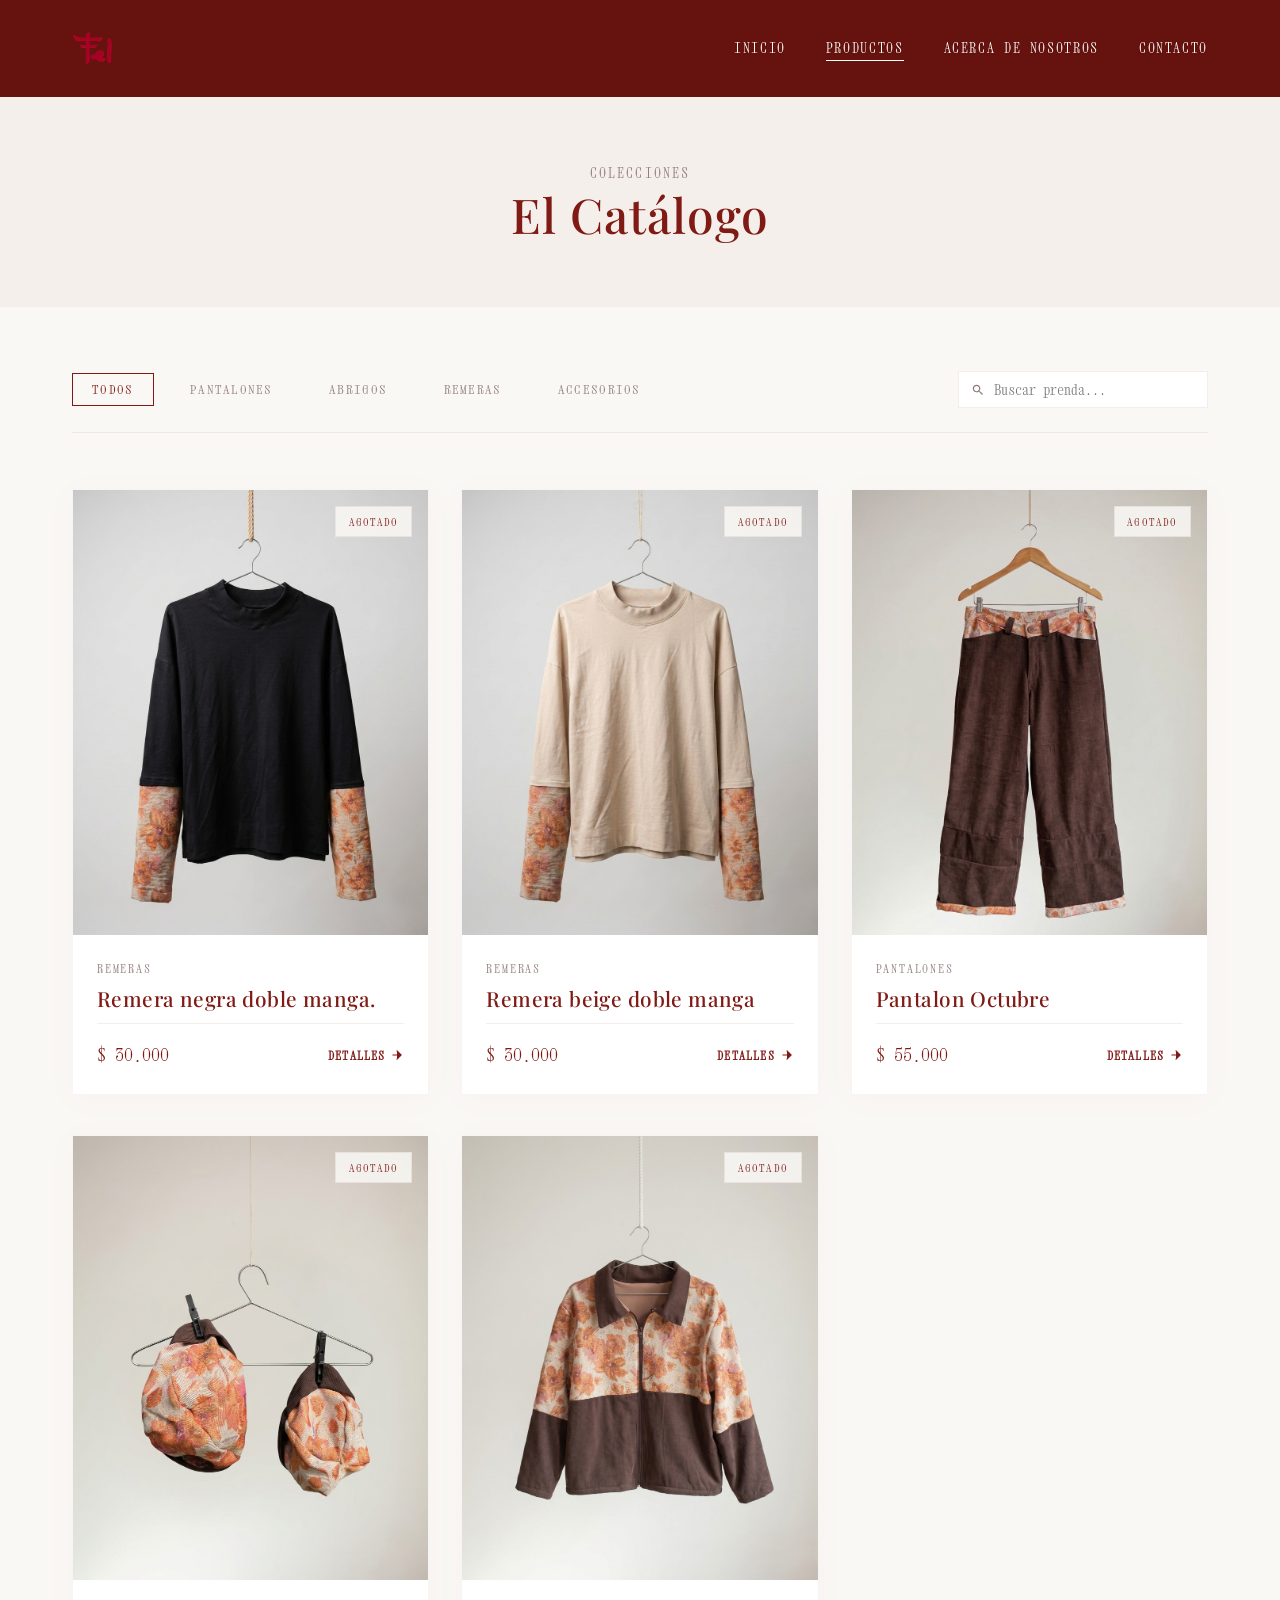
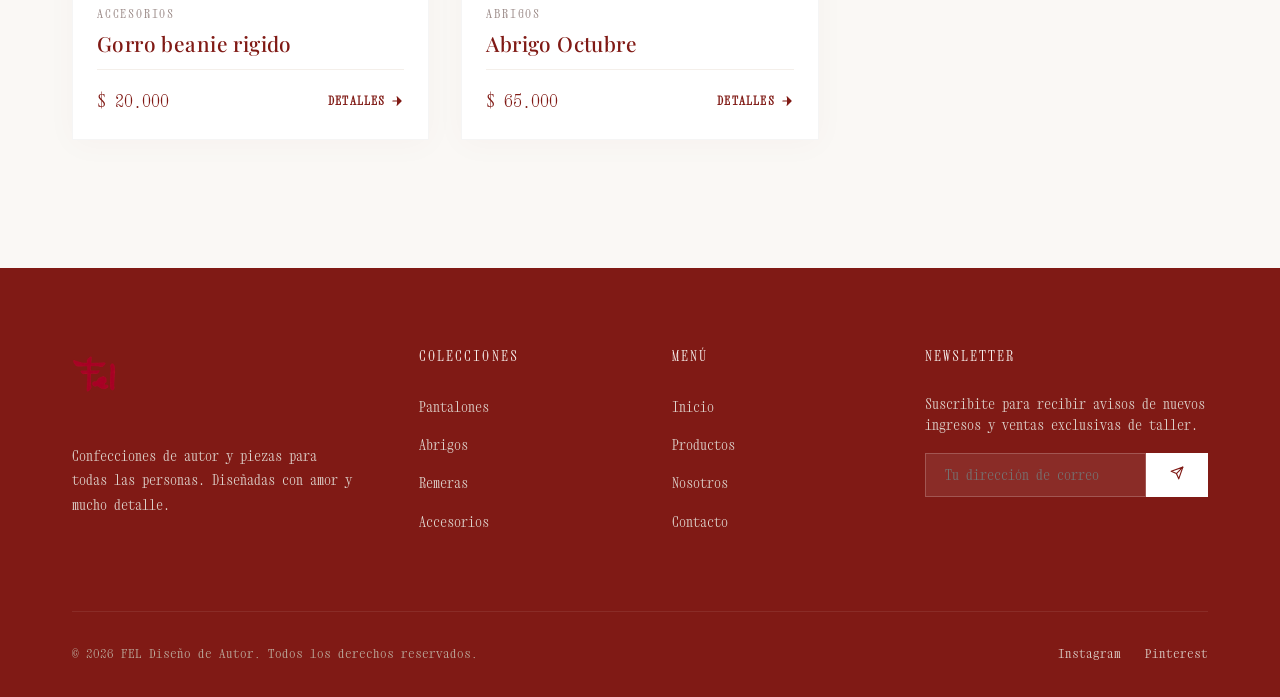
==== commit ad80ac96: "soldout" ====
--- a/productos.html
+++ b/productos.html
@@ -16,7 +16,7 @@
   <nav class="navbar scrolled" id="main-navbar"> <!-- Forced solid navbar state on catalog page for readability -->
     <div class="container">
       <a href="./index.html" class="logo" id="brand-logo">
-        <img src="./assets/images/Feel TM.png" alt="FEL" class="logo-img">
+        <img src="./assets/images/FeelTM.png" alt="FEL" class="logo-img">
       </a>
       <ul class="nav-links" id="navbar-links">
         <li><a href="./index.html#inicio">Inicio</a></li>
@@ -84,7 +84,7 @@
     <div class="container">
       <div class="footer-grid">
         <div class="footer-brand">
-          <a href="#" class="logo"><img src="./assets/images/Feel TM.png" alt="FEL" class="logo-img-footer"></a>
+          <a href="#" class="logo"><img src="./assets/images/FeelTM.png" alt="FEL" class="logo-img-footer"></a>
           <p>Confecciones de autor y piezas para todas las personas. Diseñadas con amor y mucho detalle.</p>
         </div>
 
@@ -166,7 +166,7 @@
           </div>
           <div class="modal-meta-item">
             <span class="modal-meta-label">Talles</span>
-            <span class="modal-meta-value" id="modal-sizes">Talles</span>
+            <div class="modal-sizes-options" id="modal-sizes">Talles</div>
           </div>
           <div class="modal-meta-item">
             <span class="modal-meta-label">Estado</span>
--- a/style.css
+++ b/style.css
@@ -1217,14 +1217,17 @@
 
 .modal-gallery {
   position: relative;
-  background-color: var(--color-light);
-  min-height: 400px;
+  background-color: var(--color-bg);
+  display: flex;
+  align-items: center;
+  justify-content: center;
+  height: 100%;
 }
 
 .modal-gallery img {
   width: 100%;
   height: 100%;
-  object-fit: cover;
+  object-fit: contain;
 }
 
 
@@ -1317,6 +1320,7 @@
 .modal-meta-item {
   display: flex;
   margin-bottom: 0.6rem;
+  align-items: center;
 }
 
 .modal-meta-label {
@@ -1515,4 +1519,37 @@
   border: 0;
   height: 1px;
   background-image: linear-gradient(to right, rgba(0, 0, 0, 0), rgba(0, 0, 0, 0.1), rgba(0, 0, 0, 0));
+}
+
+/* SIZE SELECTOR OPTIONS */
+.modal-sizes-options {
+  display: flex;
+  gap: 0.4rem;
+  flex-wrap: nowrap;
+  align-items: center;
+}
+
+.size-btn {
+  background: var(--color-white);
+  border: 1px solid var(--border-glass);
+  color: var(--color-primary);
+  padding: 0.4rem 0.6rem;
+  font-size: 0.8rem;
+  font-weight: 500;
+  cursor: pointer;
+  transition: var(--transition-fast);
+  min-width: 35px;
+  text-align: center;
+  border-radius: 0;
+}
+
+.size-btn:hover {
+  border-color: var(--color-accent);
+  background: var(--color-light);
+}
+
+.size-btn.active {
+  background: var(--color-primary);
+  color: var(--color-white);
+  border-color: var(--color-primary);
 }
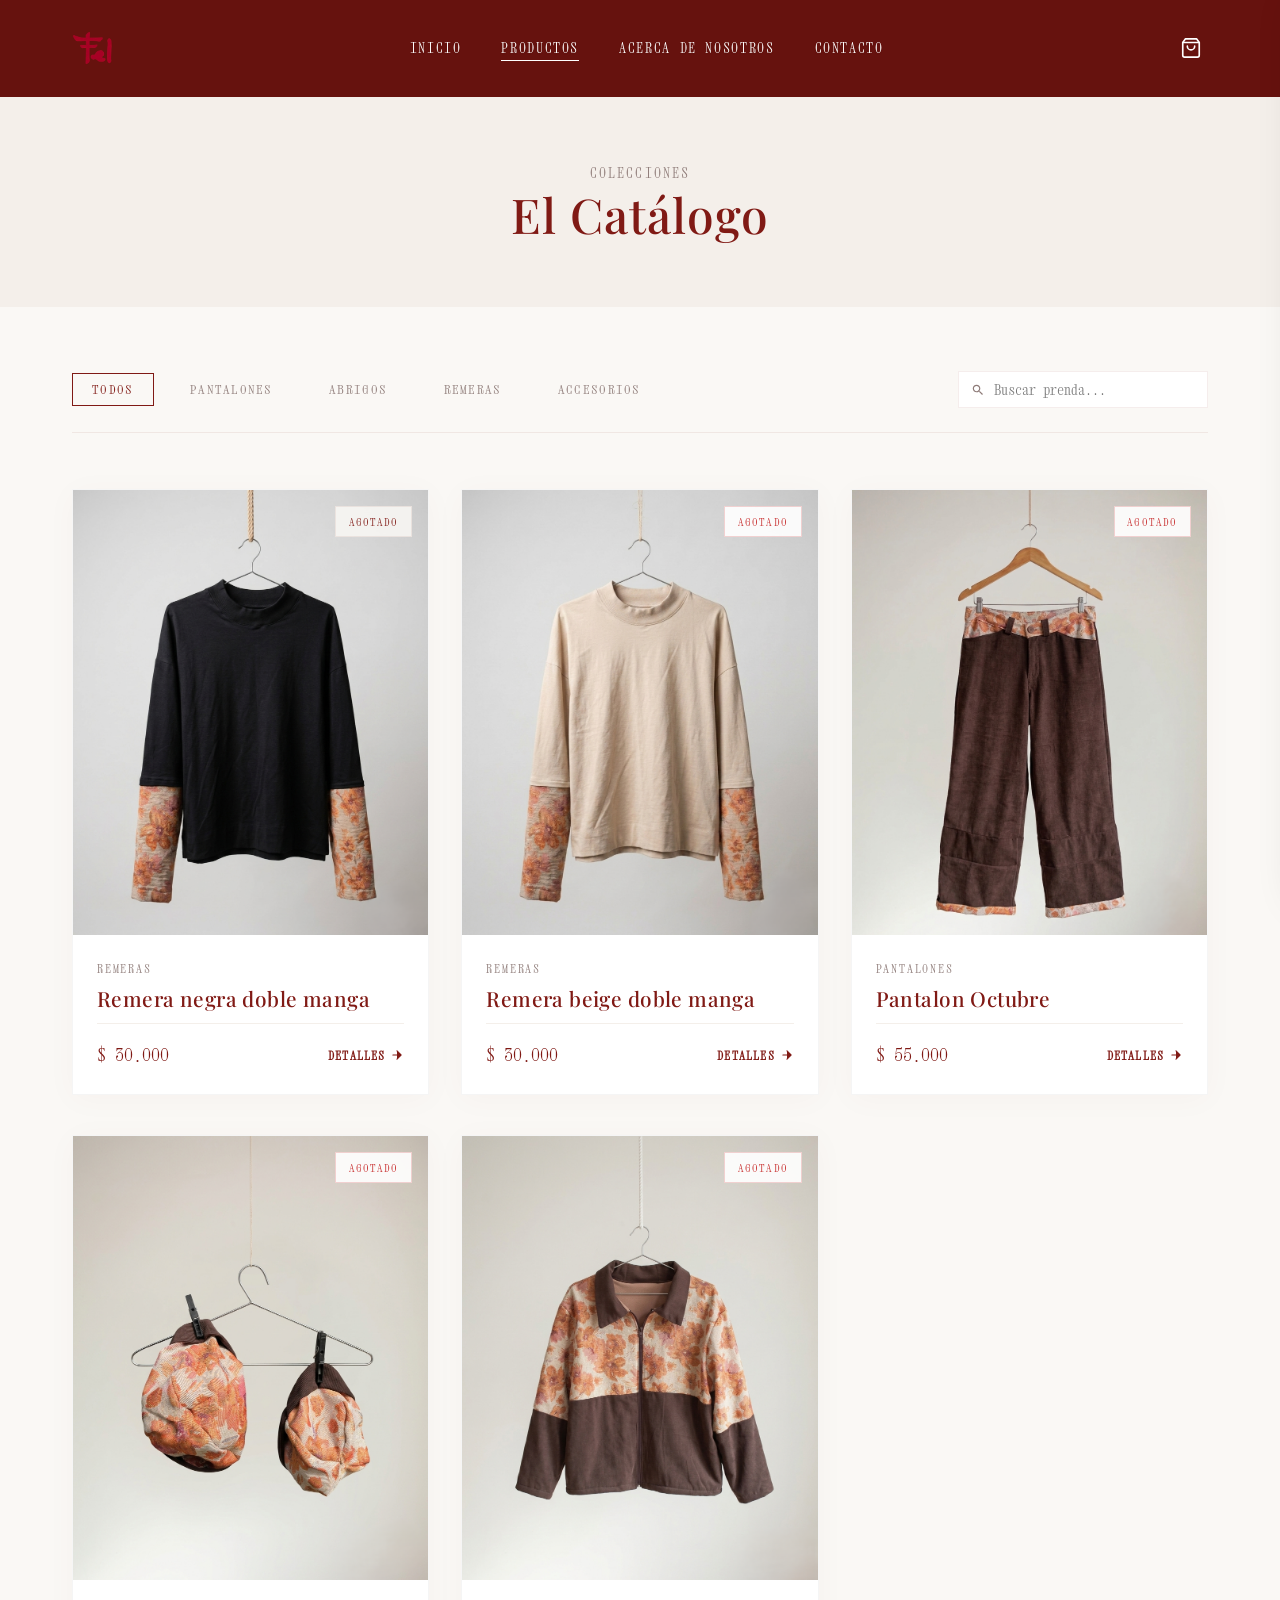
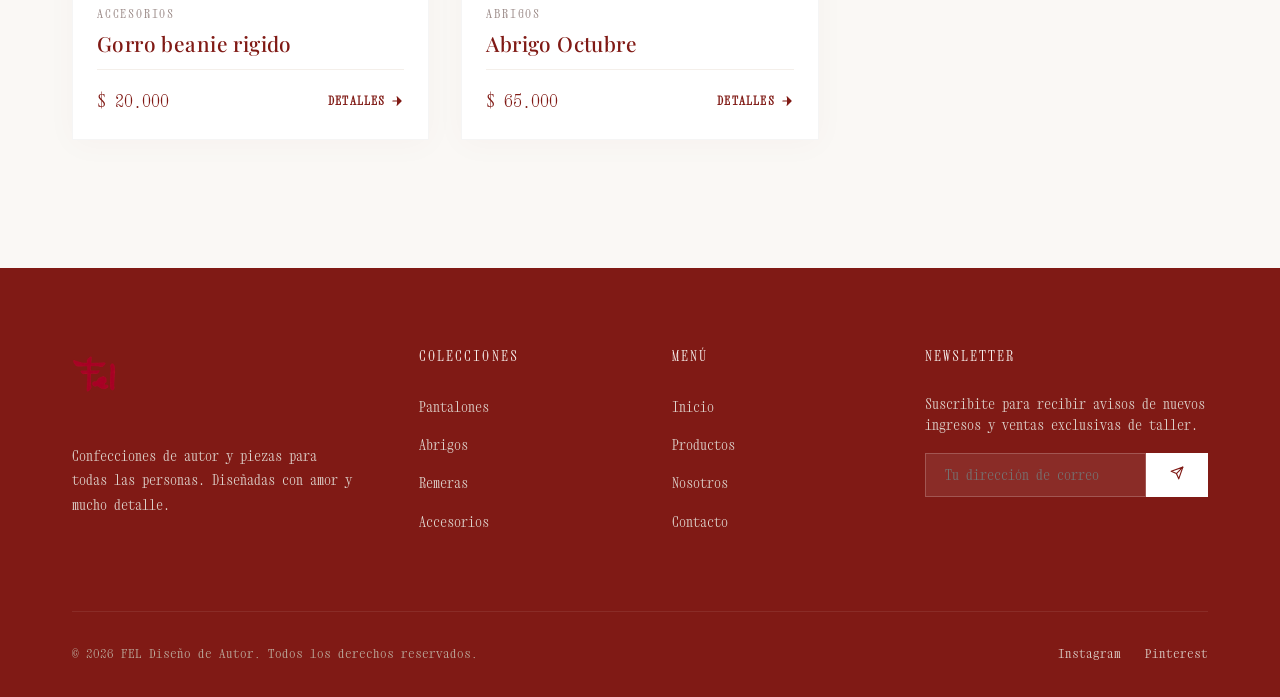
==== commit ff71a1b3: "Casi casi" ====
--- a/productos.html
+++ b/productos.html
@@ -24,11 +24,21 @@
         <li><a href="./index.html#acerca">Acerca de nosotros</a></li>
         <li><a href="./index.html#contacto">Contacto</a></li>
       </ul>
-      <button class="menu-toggle" id="menu-toggle-btn" aria-label="Abrir Menú">
-        <span></span>
-        <span></span>
-        <span></span>
-      </button>
+      <div class="nav-actions">
+        <button class="cart-icon-btn" id="nav-cart-btn" aria-label="Ver Changuito de Compras">
+          <svg viewBox="0 0 24 24" width="22" height="22" fill="none" stroke="currentColor" stroke-width="1.8" stroke-linecap="round" stroke-linejoin="round">
+            <path d="M6 2L3 6v14a2 2 0 0 0 2 2h14a2 2 0 0 0 2-2V6l-3-4z"></path>
+            <line x1="3" y1="6" x2="21" y2="6"></line>
+            <path d="M16 10a4 4 0 0 1-8 0"></path>
+          </svg>
+          <span class="cart-badge" id="cart-badge-count">0</span>
+        </button>
+        <button class="menu-toggle" id="menu-toggle-btn" aria-label="Abrir Menú">
+          <span></span>
+          <span></span>
+          <span></span>
+        </button>
+      </div>
     </div>
   </nav>
 
@@ -169,20 +179,69 @@
             <div class="modal-sizes-options" id="modal-sizes">Talles</div>
           </div>
           <div class="modal-meta-item">
+            <span class="modal-meta-label">Cantidad</span>
+            <div class="qty-selector">
+              <button type="button" class="qty-btn" id="modal-qty-minus" aria-label="Reducir cantidad">-</button>
+              <span class="qty-val" id="modal-qty-val">1</span>
+              <button type="button" class="qty-btn" id="modal-qty-plus" aria-label="Aumentar cantidad">+</button>
+            </div>
+          </div>
+          <div class="modal-meta-item">
             <span class="modal-meta-label">Estado</span>
             <span class="modal-meta-value" id="modal-status">Disponible</span>
           </div>
         </div>
 
-        <a href="#" id="modal-consult-btn" class="btn btn-primary"
-          style="text-align: center; margin-top: auto; display: flex; align-items: center; justify-content: center; gap: 0.5rem;"
-          target="_blank"><svg style="width: 18px; height: 18px; fill: currentColor;" viewBox="0 0 24 24">
-            <path
-              d="M.057 24l1.687-6.163c-1.041-1.804-1.588-3.849-1.587-5.946C.06 5.348 5.397.01 12.008.01c3.202.001 6.212 1.246 8.477 3.513 2.262 2.268 3.507 5.28 3.505 8.484-.004 6.657-5.34 11.997-11.953 11.997-2.005-.001-3.973-.504-5.714-1.464L0 24zm6.586-3.834l.366.218c1.6.952 3.454 1.455 5.352 1.456 5.793 0 10.511-4.721 10.514-10.518.001-2.807-1.09-5.446-3.076-7.437C17.466 2.395 14.823 1.3 12.012 1.3c-5.797 0-10.518 4.722-10.521 10.52-.001 1.947.509 3.847 1.479 5.487l.239.406-1.011 3.693 3.788-.992zm11.758-7.66c-.301-.15-1.782-.88-2.059-.98-.277-.101-.48-.15-.68.15-.2.301-.776.98-.952 1.18-.176.2-.352.226-.653.075-1.393-.697-2.316-1.229-3.238-2.81-.242-.416.242-.386.693-1.286.075-.15.038-.282-.019-.382-.056-.1-.48-1.157-.658-1.582-.173-.415-.349-.359-.48-.365-.125-.005-.268-.006-.411-.006s-.375.053-.571.267c-.196.213-.75.733-.75 1.79 0 1.056.769 2.079.876 2.223.107.144 1.51 2.305 3.659 3.233.51.221.908.353 1.218.452.513.163.98.14 1.348.084.411-.062 1.782-.73 2.033-1.433.253-.704.253-1.306.177-1.432-.077-.127-.278-.201-.58-.352z" />
-          </svg>Consultar por WhatsApp</a>
+        <button type="button" id="modal-add-cart-btn" class="btn btn-primary" style="width: 100%; text-align: center; margin-top: auto; display: flex; align-items: center; justify-content: center; gap: 0.6rem;">
+          <svg style="width: 18px; height: 18px; fill: none; stroke: currentColor; stroke-width: 2;" viewBox="0 0 24 24">
+            <path d="M6 2L3 6v14a2 2 0 0 0 2 2h14a2 2 0 0 0 2-2V6l-3-4z"></path>
+            <line x1="3" y1="6" x2="21" y2="6"></line>
+            <path d="M16 10a4 4 0 0 1-8 0"></path>
+          </svg>
+          Agregar al Changuito
+        </button>
       </div>
     </div>
   </div>
+
+  <!-- SHOPPING CART SIDE DRAWER -->
+  <div id="cart-drawer" class="cart-drawer">
+    <div class="cart-header">
+      <div class="cart-header-title">
+        <h3>Tu Changuito</h3>
+        <span class="cart-item-count" id="cart-drawer-count">(0 prendas)</span>
+      </div>
+      <button class="cart-close-btn" id="cart-close-btn" aria-label="Cerrar changuito">
+        <svg viewBox="0 0 24 24"><path d="M19 6.41L17.59 5 12 10.59 6.41 5 5 6.41 10.59 12 5 17.59 6.41 19 12 13.41 17.59 19 19 17.59 13.41 12z"/></svg>
+      </button>
+    </div>
+    
+    <div class="cart-body" id="cart-items-container">
+      <!-- Dynamically rendered via app.js -->
+    </div>
+
+    <div class="cart-footer" id="cart-footer">
+      <div class="cart-total-row">
+        <span>Total Estimado:</span>
+        <span class="cart-total-price" id="cart-total-price">$0</span>
+      </div>
+
+      <div class="cart-shipping-note">El valor del envio se calcula por whatsapp.</div>
+      
+      <a href="#" id="cart-whatsapp-btn" class="btn btn-primary btn-whatsapp-cart" target="_blank">
+        <svg style="width: 20px; height: 20px; fill: currentColor;" viewBox="0 0 24 24">
+          <path d="M.057 24l1.687-6.163c-1.041-1.804-1.588-3.849-1.587-5.946C.06 5.348 5.397.01 12.008.01c3.202.001 6.212 1.246 8.477 3.513 2.262 2.268 3.507 5.28 3.505 8.484-.004 6.657-5.34 11.997-11.953 11.997-2.005-.001-3.973-.504-5.714-1.464L0 24zm6.586-3.834l.366.218c1.6.952 3.454 1.455 5.352 1.456 5.793 0 10.511-4.721 10.514-10.518.001-2.807-1.09-5.446-3.076-7.437C17.466 2.395 14.823 1.3 12.012 1.3c-5.797 0-10.518 4.722-10.521 10.52-.001 1.947.509 3.847 1.479 5.487l.239.406-1.011 3.693 3.788-.992zm11.758-7.66c-.301-.15-1.782-.88-2.059-.98-.277-.101-.48-.15-.68.15-.2.301-.776.98-.952 1.18-.176.2-.352.226-.653.075-1.393-.697-2.316-1.229-3.238-2.81-.242-.416.242-.386.693-1.286.075-.15.038-.282-.019-.382-.056-.1-.48-1.157-.658-1.582-.173-.415-.349-.359-.48-.365-.125-.005-.268-.006-.411-.006s-.375.053-.571.267c-.196.213-.75.733-.75 1.79 0 1.056.769 2.079.876 2.223.107.144 1.51 2.305 3.659 3.233.51.221.908.353 1.218.452.513.163.98.14 1.348.084.411-.062 1.782-.73 2.033-1.433.253-.704.253-1.306.177-1.432-.077-.127-.278-.201-.58-.352z"/>
+        </svg>
+        Solicitar información por WhatsApp
+      </a>
+
+      <button type="button" class="cart-clear-btn" id="cart-clear-btn">Vaciar changuito</button>
+    </div>
+  </div>
+  <div id="cart-backdrop" class="cart-backdrop"></div>
+  
+  <!-- TOAST NOTIFICATION CONTAINER -->
+  <div id="toast-container" class="toast-container"></div>
 
   <script src="./app.js"></script>
 </body>
--- a/style.css
+++ b/style.css
@@ -585,7 +585,9 @@
   border-color: rgba(216, 67, 21, 0.2);
 }
 
-.product-badge.outofstock {
+.product-badge.outofstock,
+.product-badge.ofstock,
+.product-badge.outstock {
   color: #c62828;
   border-color: rgba(198, 40, 40, 0.2);
   background: rgba(255, 255, 255, 0.9);
@@ -1346,7 +1348,9 @@
   font-weight: 600;
 }
 
-.modal-meta-value.outofstock {
+.modal-meta-value.outofstock,
+.modal-meta-value.ofstock,
+.modal-meta-value.outstock {
   color: #c62828;
   font-weight: 600;
 }
@@ -1525,7 +1529,7 @@
 .modal-sizes-options {
   display: flex;
   gap: 0.4rem;
-  flex-wrap: nowrap;
+  flex-wrap: wrap;
   align-items: center;
 }
 
@@ -1552,4 +1556,527 @@
   background: var(--color-primary);
   color: var(--color-white);
   border-color: var(--color-primary);
+}
+
+/* ----------------------------------------
+   NAVBAR CART BUTTON & BADGE
+   ---------------------------------------- */
+.nav-actions {
+  display: flex;
+  align-items: center;
+  gap: 1.2rem;
+}
+
+.cart-icon-btn {
+  background: transparent;
+  border: none;
+  color: var(--color-white);
+  cursor: pointer;
+  position: relative;
+  display: flex;
+  align-items: center;
+  justify-content: center;
+  padding: 0.4rem;
+  transition: var(--transition-fast);
+}
+
+.navbar.scrolled .cart-icon-btn {
+  color: var(--color-primary);
+}
+
+.cart-icon-btn:hover {
+  transform: scale(1.1);
+  color: var(--color-accent);
+}
+
+.cart-badge {
+  position: absolute;
+  top: -4px;
+  right: -6px;
+  background-color: var(--color-primary);
+  color: var(--color-white);
+  font-size: 0.68rem;
+  font-weight: 600;
+  width: 18px;
+  height: 18px;
+  border-radius: 50%;
+  display: flex;
+  align-items: center;
+  justify-content: center;
+  opacity: 0;
+  transform: scale(0.5);
+  transition: var(--transition-fast);
+  box-shadow: 0 2px 5px rgba(0, 0, 0, 0.2);
+}
+
+.navbar.scrolled .cart-badge {
+  background-color: var(--color-accent);
+}
+
+.cart-badge.visible {
+  opacity: 1;
+  transform: scale(1);
+}
+
+/* ----------------------------------------
+   SHOPPING CART SIDE DRAWER
+   ---------------------------------------- */
+.cart-backdrop {
+  position: fixed;
+  top: 0;
+  left: 0;
+  width: 100vw;
+  height: 100vh;
+  background-color: rgba(21, 21, 21, 0.5);
+  backdrop-filter: blur(5px);
+  -webkit-backdrop-filter: blur(5px);
+  z-index: 1999;
+  opacity: 0;
+  pointer-events: none;
+  transition: var(--transition-smooth);
+}
+
+.cart-backdrop.active {
+  opacity: 1;
+  pointer-events: auto;
+}
+
+.cart-drawer {
+  position: fixed;
+  top: 0;
+  right: -450px;
+  width: 100%;
+  max-width: 420px;
+  height: 100vh;
+  background-color: var(--color-bg);
+  box-shadow: -10px 0 40px rgba(0, 0, 0, 0.15);
+  z-index: 2000;
+  display: flex;
+  flex-direction: column;
+  transition: transform 0.5s cubic-bezier(0.16, 1, 0.3, 1);
+  border-left: 1px solid var(--border-glass);
+}
+
+.cart-drawer.active {
+  transform: translateX(-450px);
+}
+
+@media (max-width: 480px) {
+  .cart-drawer {
+    right: -100vw;
+    max-width: 100vw;
+  }
+  .cart-drawer.active {
+    transform: translateX(-100vw);
+  }
+}
+
+.cart-header {
+  padding: 1.8rem 2rem;
+  display: flex;
+  align-items: center;
+  justify-content: space-between;
+  border-bottom: 1px solid var(--border-glass);
+  background: var(--color-white);
+}
+
+.cart-header-title h3 {
+  font-size: 1.4rem;
+  color: var(--color-primary);
+  margin-bottom: 0.2rem;
+}
+
+.cart-item-count {
+  font-size: 0.75rem;
+  color: var(--color-muted);
+  text-transform: uppercase;
+  letter-spacing: 0.08em;
+}
+
+.cart-close-btn {
+  background: transparent;
+  border: none;
+  color: var(--color-primary);
+  cursor: pointer;
+  width: 32px;
+  height: 32px;
+  display: flex;
+  align-items: center;
+  justify-content: center;
+  border-radius: 50%;
+  transition: var(--transition-fast);
+}
+
+.cart-close-btn:hover {
+  background-color: var(--color-light);
+}
+
+.cart-close-btn svg {
+  width: 18px;
+  height: 18px;
+  fill: currentColor;
+}
+
+.cart-body {
+  flex-grow: 1;
+  overflow-y: auto;
+  padding: 1.5rem 2rem;
+  display: flex;
+  flex-direction: column;
+  gap: 1.2rem;
+}
+
+.cart-empty-state {
+  display: flex;
+  flex-direction: column;
+  align-items: center;
+  justify-content: center;
+  height: 100%;
+  text-align: center;
+  padding: 3rem 1rem;
+  color: var(--color-muted);
+}
+
+.cart-empty-state svg {
+  margin-bottom: 1.5rem;
+  color: var(--color-muted);
+  opacity: 0.6;
+}
+
+.empty-title {
+  font-family: var(--font-serif);
+  font-size: 1.5rem;
+  color: var(--color-primary);
+  margin-bottom: 0.5rem;
+}
+
+.empty-subtitle {
+  font-size: 0.85rem;
+  line-height: 1.5;
+  margin-bottom: 2rem;
+  max-width: 260px;
+}
+
+/* CART ITEM */
+.cart-item {
+  display: flex;
+  gap: 1rem;
+  align-items: center;
+  padding-bottom: 1.2rem;
+  border-bottom: 1px solid var(--border-glass);
+  position: relative;
+}
+
+.cart-item-img {
+  width: 75px;
+  height: 95px;
+  object-fit: cover;
+  background-color: var(--color-light);
+  border: 1px solid var(--border-glass);
+}
+
+.cart-item-info {
+  flex-grow: 1;
+  display: flex;
+  flex-direction: column;
+}
+
+.cart-item-cat {
+  font-size: 0.68rem;
+  text-transform: uppercase;
+  letter-spacing: 0.1em;
+  color: var(--color-muted);
+}
+
+.cart-item-title {
+  font-size: 0.95rem;
+  font-weight: 500;
+  color: var(--color-primary);
+  margin: 0.2rem 0;
+  line-height: 1.3;
+}
+
+.cart-item-size {
+  font-size: 0.8rem;
+  color: var(--color-secondary);
+  margin-bottom: 0.5rem;
+}
+
+.cart-item-price-row {
+  display: flex;
+  align-items: center;
+  justify-content: space-between;
+  margin-top: 0.3rem;
+}
+
+.cart-item-price {
+  font-size: 0.95rem;
+  font-weight: 600;
+  color: var(--color-accent);
+}
+
+.cart-item-remove {
+  background: transparent;
+  border: none;
+  color: var(--color-muted);
+  cursor: pointer;
+  padding: 0.4rem;
+  transition: var(--transition-fast);
+  align-self: flex-start;
+}
+
+.cart-item-remove:hover {
+  color: var(--color-primary);
+}
+
+/* QUANTITY SELECTOR */
+.qty-selector {
+  display: inline-flex;
+  align-items: center;
+  border: 1px solid var(--border-glass);
+  background: var(--color-white);
+}
+
+.qty-btn {
+  background: transparent;
+  border: none;
+  width: 30px;
+  height: 30px;
+  font-size: 1rem;
+  cursor: pointer;
+  color: var(--color-primary);
+  display: flex;
+  align-items: center;
+  justify-content: center;
+  transition: var(--transition-fast);
+}
+
+.qty-btn:hover {
+  background: var(--color-light);
+}
+
+.qty-val, .qty-selector span {
+  width: 30px;
+  text-align: center;
+  font-size: 0.85rem;
+  font-weight: 600;
+  color: var(--color-primary);
+}
+
+.qty-selector.mini .qty-btn {
+  width: 24px;
+  height: 24px;
+  font-size: 0.85rem;
+}
+
+.qty-selector.mini span {
+  width: 24px;
+  font-size: 0.8rem;
+}
+
+/* CART FOOTER */
+.cart-footer {
+  padding: 1.5rem 2rem;
+  background: var(--color-white);
+  border-top: 1px solid var(--border-glass);
+}
+
+.cart-total-row {
+  display: flex;
+  justify-content: space-between;
+  align-items: center;
+  font-size: 1.1rem;
+  font-weight: 600;
+  color: var(--color-primary);
+  margin-bottom: 0.4rem;
+  font-family: var(--font-serif);
+}
+
+.cart-total-price {
+  color: var(--color-accent);
+  font-size: 1.25rem;
+}
+
+.cart-shipping-note {
+  font-size: 0.8rem;
+  color: var(--color-muted);
+  line-height: 1.45;
+  margin-bottom: 1.2rem;
+  font-weight: 400;
+}
+
+.btn-whatsapp-cart {
+  width: 100%;
+  display: flex;
+  align-items: center;
+  justify-content: center;
+  gap: 0.6rem;
+  text-align: center;
+  padding: 1rem 1.5rem;
+  font-size: 0.82rem;
+  margin-bottom: 0.8rem;
+}
+
+.cart-clear-btn {
+  background: transparent;
+  border: none;
+  width: 100%;
+  text-align: center;
+  font-size: 0.75rem;
+  text-transform: uppercase;
+  letter-spacing: 0.1em;
+  color: var(--color-muted);
+  cursor: pointer;
+  padding: 0.4rem;
+  transition: var(--transition-fast);
+}
+
+.cart-clear-btn:hover {
+  color: var(--color-primary);
+  text-decoration: underline;
+}
+
+/* ----------------------------------------
+   TOAST NOTIFICATIONS
+   ---------------------------------------- */
+.toast-container {
+  position: fixed;
+  bottom: 2rem;
+  right: 2rem;
+  z-index: 3000;
+  display: flex;
+  flex-direction: column;
+  gap: 0.8rem;
+  pointer-events: none;
+}
+
+.toast-notification {
+  background: var(--color-secondary);
+  color: var(--color-white);
+  padding: 0.9rem 1.4rem;
+  border-radius: 4px;
+  box-shadow: 0 10px 30px rgba(0, 0, 0, 0.25);
+  display: flex;
+  align-items: center;
+  justify-content: space-between;
+  gap: 1.5rem;
+  font-size: 0.85rem;
+  transform: translateY(20px);
+  opacity: 0;
+  transition: all 0.4s cubic-bezier(0.16, 1, 0.3, 1);
+  pointer-events: auto;
+  border-left: 4px solid var(--color-accent);
+}
+
+.toast-notification.show {
+  transform: translateY(0);
+  opacity: 1;
+}
+
+.toast-content {
+  display: flex;
+  align-items: center;
+  gap: 0.6rem;
+}
+
+.toast-content svg {
+  color: #4caf50;
+  flex-shrink: 0;
+}
+
+.toast-action {
+  background: transparent;
+  border: 1px solid rgba(255, 255, 255, 0.3);
+  color: var(--color-white);
+  font-size: 0.75rem;
+  text-transform: uppercase;
+  letter-spacing: 0.08em;
+  padding: 0.3rem 0.7rem;
+  cursor: pointer;
+  white-space: nowrap;
+  transition: var(--transition-fast);
+}
+
+.toast-action:hover {
+  background: var(--color-white);
+  color: var(--color-secondary);
+}
+
+/* ----------------------------------------
+   FUNNY POPUP MODAL (8 UNITS TRIGGER)
+   ---------------------------------------- */
+.fun-modal-backdrop {
+  position: fixed;
+  top: 0;
+  left: 0;
+  width: 100vw;
+  height: 100vh;
+  background-color: rgba(21, 21, 21, 0.6);
+  backdrop-filter: blur(8px);
+  -webkit-backdrop-filter: blur(8px);
+  z-index: 4000;
+  display: flex;
+  align-items: center;
+  justify-content: center;
+  opacity: 0;
+  pointer-events: none;
+  transition: opacity 0.3s cubic-bezier(0.16, 1, 0.3, 1);
+}
+
+.fun-modal-backdrop.active {
+  opacity: 1;
+  pointer-events: auto;
+}
+
+.fun-modal-box {
+  background: var(--color-bg);
+  border: 1px solid var(--color-primary);
+  padding: 2.2rem 2rem;
+  max-width: 380px;
+  width: 90%;
+  text-align: center;
+  box-shadow: 0 20px 50px rgba(0, 0, 0, 0.3);
+  position: relative;
+  transform: scale(0.85) translateY(20px);
+  transition: transform 0.3s cubic-bezier(0.16, 1, 0.3, 1);
+  border-radius: 4px;
+}
+
+.fun-modal-backdrop.active .fun-modal-box {
+  transform: scale(1) translateY(0);
+}
+
+.fun-modal-close {
+  position: absolute;
+  top: 0.8rem;
+  right: 1rem;
+  background: transparent;
+  border: none;
+  font-size: 1.5rem;
+  color: var(--color-primary);
+  cursor: pointer;
+  line-height: 1;
+  transition: var(--transition-fast);
+}
+
+.fun-modal-close:hover {
+  color: var(--color-accent);
+}
+
+.fun-modal-icon {
+  font-size: 2.5rem;
+  margin-bottom: 0.8rem;
+}
+
+.fun-modal-text {
+  font-family: var(--font-serif);
+  font-size: 1.25rem;
+  color: var(--color-primary);
+  line-height: 1.4;
+  margin-bottom: 1.5rem;
+}
+
+.fun-modal-btn {
+  padding: 0.7rem 1.6rem;
+  font-size: 0.78rem;
 }
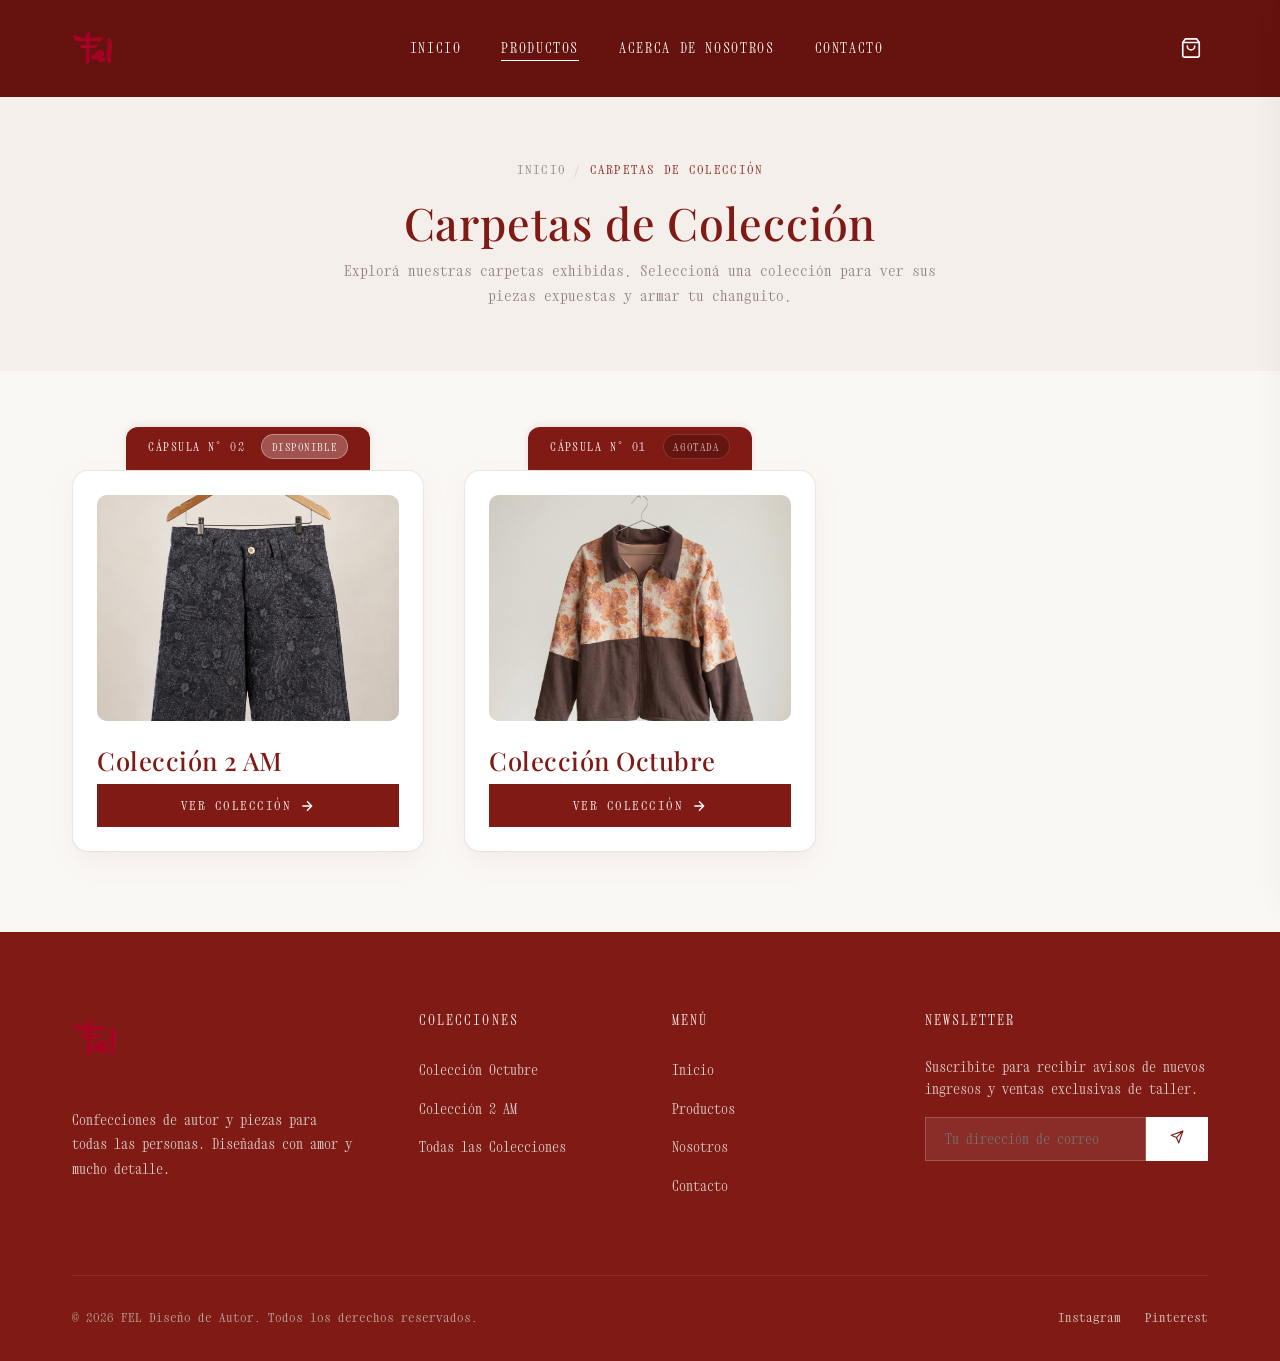
==== commit f7d13990: "2ammm" ====
--- a/productos.html
+++ b/productos.html
@@ -43,47 +43,74 @@
   </nav>
 
   <!-- CATALOG HERO HEADER -->
-  <header class="products-header">
+  <header class="products-header" id="catalog-hero-header">
     <div class="container">
-      <span class="section-subtitle" style="margin-bottom: 1rem;">Colecciones</span>
-      <h1 style="font-size: 3rem;">El Catálogo</h1>
+      <nav class="catalog-breadcrumbs" id="catalog-breadcrumbs" aria-label="Navegación del catálogo">
+        <!-- Dynamically rendered via app.js -->
+      </nav>
+      <div id="catalog-header-text">
+        <h1 id="catalog-title" style="font-size: 2.8rem; margin-bottom: 0.5rem;">Carpetas de Colección</h1>
+        <p id="catalog-desc" style="color: var(--color-muted); max-width: 620px; font-size: 0.95rem;">
+          Explorá nuestras carpetas exhibidas. Seleccioná una colección para ver sus piezas expuestas y armar tu changuito.
+        </p>
+      </div>
     </div>
   </header>
 
-  <!-- PRODUCTS GRID VIEW -->
-  <section class="section" style="padding-top: 4rem;">
+  <!-- CATALOG CONTENT SECTION -->
+  <section class="section" style="padding-top: 2.5rem; padding-bottom: 5rem;">
     <div class="container">
 
-      <!-- Filters and Search Bar -->
-      <div class="products-filter-section">
-        <div class="filter-group">
-          <button class="filter-dropdown-toggle" id="filter-dropdown-toggle">
-            <span>Categorías</span>
+      <!-- FOLDERS VIEW (Carpetas de Colecciones Exhibidas) -->
+      <div id="collections-folders-view" class="collections-folders-view">
+        <div class="collections-grid" id="collections-grid">
+          <!-- Dynamically populated via app.js -->
+        </div>
+      </div>
+
+      <!-- INSIDE FOLDER VIEW (Prendas de la Colección Seleccionada) -->
+      <div id="collection-products-view" class="collection-products-view" style="display: none;">
+        
+        <!-- Controls Bar: Back Button, Category Filters & Search -->
+        <div class="products-filter-section">
+          <button class="back-to-collections-btn" id="back-to-collections-btn" type="button">
+            <svg viewBox="0 0 24 24" width="16" height="16" fill="none" stroke="currentColor" stroke-width="2" stroke-linecap="round" stroke-linejoin="round">
+              <line x1="19" y1="12" x2="5" y2="12"></line>
+              <polyline points="12 19 5 12 12 5"></polyline>
+            </svg>
+            <span>Volver a Colecciones</span>
+          </button>
+
+          <div class="filter-group">
+            <button class="filter-dropdown-toggle" id="filter-dropdown-toggle">
+              <span>Categorías</span>
+              <svg viewBox="0 0 24 24">
+                <path d="M7 10l5 5 5-5z" fill="currentColor" />
+              </svg>
+            </button>
+            <div class="filter-options" id="filter-options">
+              <button class="filter-btn active" data-filter="all">Todos</button>
+              <button class="filter-btn" data-filter="pantalones">Pantalones</button>
+              <button class="filter-btn" data-filter="tapados">Abrigos</button>
+              <button class="filter-btn" data-filter="remeras">Remeras</button>
+              <button class="filter-btn" data-filter="accesorios">Accesorios</button>
+            </div>
+          </div>
+
+          <div class="search-box">
             <svg viewBox="0 0 24 24">
-              <path d="M7 10l5 5 5-5z" fill="currentColor" />
+              <path
+                d="M15.5 14h-.79l-.28-.27C15.41 12.59 16 11.11 16 9.5 16 5.91 13.09 3 9.5 3S3 5.91 3 9.5 5.91 16 9.5 16c1.61 0 3.09-.59 4.23-1.57l.27.28v.79l5 4.99L20.49 19l-4.99-5zm-6 0C7.01 14 5 11.99 5 9.5S7.01 5 9.5 5 14 7.01 14 9.5 11.99 14 9.5 14z" />
             </svg>
-          </button>
-          <div class="filter-options" id="filter-options">
-            <button class="filter-btn active" data-filter="all">Todos</button>
-            <button class="filter-btn" data-filter="pantalones">Pantalones</button>
-            <button class="filter-btn" data-filter="tapados">Abrigos</button>
-            <button class="filter-btn" data-filter="remeras">Remeras</button>
-            <button class="filter-btn" data-filter="accesorios">Accesorios</button>
-          </div>
-        </div>
-
-        <div class="search-box">
-          <svg viewBox="0 0 24 24">
-            <path
-              d="M15.5 14h-.79l-.28-.27C15.41 12.59 16 11.11 16 9.5 16 5.91 13.09 3 9.5 3S3 5.91 3 9.5 5.91 16 9.5 16c1.61 0 3.09-.59 4.23-1.57l.27.28v.79l5 4.99L20.49 19l-4.99-5zm-6 0C7.01 14 5 11.99 5 9.5S7.01 5 9.5 5 14 7.01 14 9.5 11.99 14 9.5 14z" />
-          </svg>
-          <input type="text" id="search-input" placeholder="Buscar prenda...">
-        </div>
-      </div>
-
-      <!-- Main Dynamic Grid -->
-      <div class="products-grid" id="products-grid">
-        <!-- Dynamically populated via app.js -->
+            <input type="text" id="search-input" placeholder="Buscar prenda...">
+          </div>
+        </div>
+
+        <!-- Garments Dynamic Grid -->
+        <div class="products-grid" id="products-grid">
+          <!-- Dynamically populated via app.js -->
+        </div>
+
       </div>
 
     </div>
@@ -101,10 +128,9 @@
         <div>
           <h4 class="footer-title">Colecciones</h4>
           <ul class="footer-links">
-            <li><a href="./productos.html?filter=pantalones">Pantalones</a></li>
-            <li><a href="./productos.html?filter=tapados">Abrigos</a></li>
-            <li><a href="./productos.html?filter=remeras">Remeras</a></li>
-            <li><a href="./productos.html?filter=accesorios">Accesorios</a></li>
+            <li><a href="./productos.html?collection=octubre">Colección Octubre</a></li>
+            <li><a href="./productos.html?collection=2-am">Colección 2 AM</a></li>
+            <li><a href="./productos.html">Todas las Colecciones</a></li>
           </ul>
         </div>
 
@@ -174,9 +200,16 @@
             <span class="modal-meta-label">Composición</span>
             <span class="modal-meta-value" id="modal-materials">Materiales</span>
           </div>
-          <div class="modal-meta-item">
+          <div class="modal-meta-item modal-sizes-meta-item">
             <span class="modal-meta-label">Talles</span>
             <div class="modal-sizes-options" id="modal-sizes">Talles</div>
+            <button type="button" class="size-chart-trigger-btn" id="modal-size-chart-btn" style="display: none;">
+              <svg viewBox="0 0 24 24" width="14" height="14" fill="none" stroke="currentColor" stroke-width="2">
+                <path d="M4 19.5A2.5 2.5 0 0 1 6.5 17H20"></path>
+                <path d="M6.5 2H20v20H6.5A2.5 2.5 0 0 1 4 19.5v-15A2.5 2.5 0 0 1 6.5 2z"></path>
+              </svg>
+              Ver tabla de talles
+            </button>
           </div>
           <div class="modal-meta-item">
             <span class="modal-meta-label">Cantidad</span>
@@ -200,6 +233,44 @@
           </svg>
           Agregar al Changuito
         </button>
+      </div>
+    </div>
+  </div>
+
+  <!-- SIZE CHART IMAGE MODAL -->
+  <div id="size-chart-modal" class="modal size-chart-modal">
+    <div class="modal-backdrop"></div>
+    <div class="modal-content size-chart-content">
+      <div class="size-chart-box">
+        <button class="modal-close-btn" id="size-chart-close" aria-label="Cerrar tabla de talles">
+          <svg viewBox="0 0 24 24">
+            <path d="M19 6.41L17.59 5 12 10.59 6.41 5 5 6.41 10.59 12 5 17.59 6.41 19 12 13.41 17.59 19 19 17.59 13.41 12z" />
+          </svg>
+        </button>
+        <img id="size-chart-img" src="" alt="Tabla de Talles">
+      </div>
+    </div>
+  </div>
+
+  <!-- FULL IMAGE LIGHTBOX MODAL -->
+  <div id="image-lightbox-modal" class="modal image-lightbox-modal">
+    <div class="modal-backdrop"></div>
+    <div class="modal-content lightbox-content">
+      <div class="lightbox-box">
+        <button class="modal-close-btn" id="lightbox-close" aria-label="Cerrar imagen">
+          <svg viewBox="0 0 24 24">
+            <path d="M19 6.41L17.59 5 12 10.59 6.41 5 5 6.41 10.59 12 5 17.59 6.41 19 12 13.41 17.59 19 19 17.59 13.41 12z" />
+          </svg>
+        </button>
+        <div class="lightbox-img-wrapper">
+          <button class="lightbox-arrow prev" id="lightbox-prev" aria-label="Imagen anterior">
+            <svg viewBox="0 0 24 24"><path d="M15.41 7.41L14 6l-6 6 6 6 1.41-1.41L10.83 12z" fill="currentColor"/></svg>
+          </button>
+          <img id="lightbox-img" src="" alt="Vista previa de producto">
+          <button class="lightbox-arrow next" id="lightbox-next" aria-label="Siguiente imagen">
+            <svg viewBox="0 0 24 24"><path d="M10 6L8.59 7.41 13.17 12l-4.58 4.59L10 18l6-6z" fill="currentColor"/></svg>
+          </button>
+        </div>
       </div>
     </div>
   </div>
--- a/style.css
+++ b/style.css
@@ -1,2082 +1,2624 @@
-/* IMPORT GOOGLE FONTS */
-@import url('https://fonts.googleapis.com/css2?family=Outfit:wght@300;400;500;600&family=Playfair+Display:ital,wght@0,400;0,500;0,600;1,400&family=Xanh+Mono:ital@0;1&display=swap');
-
-/* RESET & BASE */
-*,
-*::before,
-*::after {
-  box-sizing: border-box;
-  margin: 0;
-  padding: 0;
-}
-
-:root {
-  --color-bg: #FAF8F5;
-  /* Warm linen/cream */
-  --color-primary: #801A15;
-  /* Burgundy brand red */
-  --color-secondary: #2C2523;
-  /* Soft warm charcoal */
-  --color-accent: #801A15;
-  /* Burgundy brand red */
-  --color-accent-hover: #66120E;
-  --color-muted: #8E7B78;
-  /* Muted warm gray */
-  --color-light: #F4EFEA;
-  /* Light sand/beige */
-  --color-white: #FFFFFF;
-  --color-glass: rgba(250, 248, 245, 0.85);
-  --border-glass: rgba(128, 26, 21, 0.08);
-  --shadow-subtle: 0 4px 30px rgba(128, 26, 21, 0.03);
-  --shadow-medium: 0 10px 40px rgba(128, 26, 21, 0.06);
-  --font-serif: 'Playfair Display', Georgia, serif;
-  --font-sans: 'Xanh Mono', monospace;
-  /* Monospace body font */
-  --transition-smooth: all 0.5s cubic-bezier(0.16, 1, 0.3, 1);
-  --transition-fast: all 0.25s cubic-bezier(0.4, 0, 0.2, 1);
-  --max-width: 1200px;
-}
-
-html {
-  scroll-behavior: smooth;
-}
-
-body {
-  font-family: var(--font-sans);
-  background-color: var(--color-bg);
-  color: var(--color-primary);
-  line-height: 1.6;
-  overflow-x: hidden;
-  -webkit-font-smoothing: antialiased;
-}
-
-/* TYPOGRAPHY */
-h1,
-h2,
-h3,
-h4 {
-  font-family: var(--font-serif);
-  font-weight: 500;
-  letter-spacing: 0.02em;
-  line-height: 1.2;
-}
-
-a {
-  color: inherit;
-  text-decoration: none;
-  transition: var(--transition-fast);
-}
-
-button,
-input,
-textarea {
-  font-family: inherit;
-}
-
-.section-title {
-  font-size: 2.5rem;
-  text-align: center;
-  margin-bottom: 1.5rem;
-  position: relative;
-  color: var(--color-primary);
-}
-
-.section-title::after {
-  content: '';
-  display: block;
-  width: 40px;
-  height: 1px;
-  background-color: var(--color-accent);
-  margin: 1rem auto 0 auto;
-}
-
-.section-subtitle {
-  text-align: center;
-  font-family: var(--font-sans);
-  font-weight: 300;
-  text-transform: uppercase;
-  letter-spacing: 0.15em;
-  color: var(--color-muted);
-  font-size: 0.85rem;
-  margin-bottom: 3.5rem;
-}
-
-/* UTILITIES */
-.container {
-  max-width: var(--max-width);
-  margin: 0 auto;
-  padding: 0 2rem;
-}
-
-.btn {
-  display: inline-block;
-  padding: 0.9rem 2.2rem;
-  text-transform: uppercase;
-  letter-spacing: 0.12em;
-  font-size: 0.8rem;
-  font-weight: 500;
-  border: 1px solid var(--color-primary);
-  background: transparent;
-  color: var(--color-primary);
-  cursor: pointer;
-  transition: var(--transition-smooth);
-  position: relative;
-  overflow: hidden;
-  z-index: 1;
-}
-
-.btn::before {
-  content: '';
-  position: absolute;
-  top: 100%;
-  left: 0;
-  width: 100%;
-  height: 100%;
-  background-color: var(--color-primary);
-  transition: var(--transition-smooth);
-  z-index: -1;
-}
-
-.btn:hover {
-  color: var(--color-white);
-}
-
-.btn:hover::before {
-  top: 0;
-}
-
-.btn-primary {
-  background-color: var(--color-primary);
-  color: var(--color-white);
-  border: 1px solid var(--color-primary);
-}
-
-.btn-primary::before {
-  background-color: var(--color-bg);
-}
-
-.btn-primary:hover {
-  color: var(--color-primary);
-}
-
-.btn-accent {
-  background-color: var(--color-accent);
-  border: 1px solid var(--color-accent);
-  color: var(--color-white);
-}
-
-.btn-accent::before {
-  background-color: var(--color-primary);
-}
-
-.btn-accent:hover {
-  border-color: var(--color-primary);
-}
-
-/* NAVBAR */
-.navbar {
-  position: fixed;
-  top: 0;
-  left: 0;
-  width: 100%;
-  z-index: 1000;
-  background-color: #66120E;
-  border-bottom: 1px solid transparent;
-  transition: var(--transition-smooth);
-  padding: 1.5rem 0;
-}
-
-.navbar.scrolled {
-  background-color: var(--color-glass);
-  backdrop-filter: blur(15px);
-  -webkit-backdrop-filter: blur(15px);
-  padding: 0.8rem 0;
-  border-bottom: 1px solid var(--border-glass);
-  box-shadow: var(--shadow-subtle);
-}
-
-.navbar .container {
-  display: flex;
-  align-items: center;
-  justify-content: space-between;
-}
-
-/* Navbar transparent link override rules */
-@media (min-width: 769px) {
-  .navbar:not(.scrolled) .nav-links a {
-    color: var(--color-white);
-    text-shadow: 0 1px 2px rgba(0, 0, 0, 0.12);
-  }
-
-  .navbar:not(.scrolled) .nav-links a::after {
-    background-color: var(--color-white);
-  }
-
-  .navbar:not(.scrolled) .nav-links a.active {
-    color: var(--color-white);
-  }
-}
-
-.navbar:not(.scrolled) .menu-toggle span {
-  background-color: var(--color-white);
-}
-
-.logo {
-  display: flex;
-  align-items: center;
-  transition: var(--transition-smooth);
-}
-
-.logo-img {
-  height: 48px;
-  width: auto;
-  display: block;
-}
-
-.logo-img-footer {
-  height: 52px;
-  width: auto;
-  display: block;
-  margin-bottom: 1.2rem;
-}
-
-.hero-slogan-img {
-  width: 100%;
-  max-width: 750px;
-  height: auto;
-  margin: 0 auto 2.5rem auto;
-  display: block;
-}
-
-.footer-slogan-img {
-  height: 35px;
-  width: auto;
-  margin-bottom: 1.5rem;
-  display: block;
-}
-
-.nav-links {
-  display: flex;
-  list-style: none;
-  gap: 2.5rem;
-}
-
-.nav-links a {
-  font-size: 0.85rem;
-  font-weight: 400;
-  text-transform: uppercase;
-  letter-spacing: 0.12em;
-  position: relative;
-  padding: 0.3rem 0;
-}
-
-.nav-links a::after {
-  content: '';
-  position: absolute;
-  bottom: 0;
-  left: 50%;
-  width: 0;
-  height: 1px;
-  background-color: var(--color-accent);
-  transition: var(--transition-fast);
-}
-
-.nav-links a:hover {
-  color: var(--color-accent);
-}
-
-.nav-links a:hover::after {
-  width: 100%;
-  left: 0;
-}
-
-.nav-links a.active {
-  color: var(--color-accent);
-}
-
-.nav-links a.active::after {
-  width: 100%;
-  left: 0;
-}
-
-/* Mobile Menu Backdrop */
-.nav-backdrop {
-  position: fixed;
-  top: 0;
-  left: 0;
-  width: 100vw;
-  height: 100vh;
-  background-color: rgba(21, 21, 21, 0.4);
-  backdrop-filter: blur(4px);
-  -webkit-backdrop-filter: blur(4px);
-  z-index: 998;
-  opacity: 0;
-  pointer-events: none;
-  transition: var(--transition-smooth);
-}
-
-.nav-backdrop.active {
-  opacity: 1;
-  pointer-events: auto;
-}
-
-/* Mobile Menu Button */
-.menu-toggle {
-  display: none;
-  background: none;
-  border: none;
-  cursor: pointer;
-  flex-direction: column;
-  gap: 6px;
-  z-index: 1001;
-}
-
-.menu-toggle span {
-  display: block;
-  width: 25px;
-  height: 2px;
-  background-color: var(--color-primary);
-  transition: var(--transition-fast);
-}
-
-/* HERO SECTION (INICIO) */
-.hero {
-  position: relative;
-  height: 100vh;
-  min-height: 600px;
-  display: flex;
-  align-items: center;
-  overflow: hidden;
-  background-color: var(--color-light);
-}
-
-.hero-bg-container {
-  position: absolute;
-  top: 0;
-  left: 0;
-  width: 100%;
-  height: 100%;
-  z-index: 1;
-}
-
-.hero-bg {
-  width: 100%;
-  height: 100%;
-  object-fit: cover;
-  object-position: center 20%;
-  filter: brightness(0.95);
-  /* Elegant zoom-in entry animation */
-  animation: zoomBg 12s infinite alternate ease-in-out;
-}
-
-.hero-overlay {
-  position: absolute;
-  top: 0;
-  left: 0;
-  width: 100%;
-  height: 100%;
-  background: linear-gradient(to right, rgba(21, 21, 21, 0.4) 0%, rgba(21, 21, 21, 0.1) 60%, rgba(21, 21, 21, 0.3) 100%);
-  z-index: 2;
-}
-
-.hero .container {
-  position: relative;
-  z-index: 3;
-  width: 100%;
-}
-
-.hero-content {
-  max-width: 850px;
-  margin: 0 auto;
-  text-align: center;
-  display: flex;
-  flex-direction: column;
-  align-items: center;
-  color: var(--color-white);
-  opacity: 0;
-  transform: translateY(30px);
-  animation: fadeInUp 1.2s cubic-bezier(0.16, 1, 0.3, 1) forwards;
-  animation-delay: 0.3s;
-}
-
-.hero-tag {
-  font-size: 0.9rem;
-  text-transform: uppercase;
-  letter-spacing: 0.25em;
-  margin-bottom: 1.5rem;
-  color: var(--color-accent);
-  display: block;
-  font-weight: 500;
-}
-
-.hero-title {
-  font-size: 4.5rem;
-  font-weight: 400;
-  margin-bottom: 2rem;
-  line-height: 1.1;
-}
-
-.hero-desc {
-  font-size: 1.1rem;
-  font-weight: 300;
-  margin-bottom: 2.5rem;
-  opacity: 0.9;
-  letter-spacing: 0.02em;
-  line-height: 1.8;
-}
-
-.hero-actions {
-  display: flex;
-  justify-content: center;
-  gap: 1.5rem;
-}
-
-.hero-actions .btn {
-  border-color: var(--color-white);
-  color: var(--color-white);
-}
-
-.hero-actions .btn::before {
-  background-color: var(--color-white);
-}
-
-.hero-actions .btn:hover {
-  color: var(--color-primary);
-}
-
-.hero-actions .btn-primary {
-  background-color: var(--color-white);
-  color: var(--color-primary);
-  border-color: var(--color-white);
-}
-
-.hero-actions .btn-primary::before {
-  background-color: var(--color-accent);
-}
-
-.hero-actions .btn-primary:hover {
-  color: var(--color-white);
-}
-
-@keyframes zoomBg {
-  from {
-    transform: scale(1);
-  }
-
-  to {
-    transform: scale(1.08);
-  }
-}
-
-@keyframes fadeInUp {
-  to {
-    opacity: 1;
-    transform: translateY(0);
-  }
-}
-
-/* SECTION PADDING */
-.section {
-  padding: 8rem 0;
-}
-
-/* FEATURED CAROUSEL SECTION */
-.featured-products {
-  background-color: var(--color-bg);
-  position: relative;
-  overflow: hidden;
-}
-
-.carousel-container {
-  position: relative;
-  width: 100%;
-  margin-top: 1rem;
-}
-
-.carousel-wrapper {
-  overflow: hidden;
-  position: relative;
-  width: 100%;
-  cursor: grab;
-}
-
-.carousel-wrapper:active {
-  cursor: grabbing;
-}
-
-.carousel-track {
-  display: flex;
-  gap: 2rem;
-  transition: transform 0.6s cubic-bezier(0.16, 1, 0.3, 1);
-  will-change: transform;
-}
-
-.carousel-slide {
-  flex: 0 0 calc((100% - 4rem) / 3);
-  /* 3 cards on desktop */
-  min-width: 280px;
-}
-
-/* PRODUCT CARD */
-.product-card {
-  background: var(--color-white);
-  border: 1px solid rgba(21, 21, 21, 0.04);
-  box-shadow: var(--shadow-subtle);
-  overflow: hidden;
-  transition: var(--transition-smooth);
-  display: flex;
-  flex-direction: column;
-  height: 100%;
-  position: relative;
-}
-
-.product-card:hover {
-  transform: translateY(-8px);
-  box-shadow: var(--shadow-medium);
-  border-color: rgba(21, 21, 21, 0.08);
-}
-
-.product-img-wrapper {
-  position: relative;
-  width: 100%;
-  padding-bottom: 125%;
-  /* 4:5 elegant aspect ratio */
-  overflow: hidden;
-  background-color: var(--color-light);
-}
-
-.product-img {
-  position: absolute;
-  top: 0;
-  left: 0;
-  width: 100%;
-  height: 100%;
-  object-fit: cover;
-  transition: var(--transition-smooth);
-}
-
-.product-card:hover .product-img {
-  transform: scale(1.05);
-}
-
-.product-badge {
-  position: absolute;
-  top: 1rem;
-  right: 1rem;
-  padding: 0.35rem 0.8rem;
-  font-size: 0.7rem;
-  text-transform: uppercase;
-  letter-spacing: 0.1em;
-  font-weight: 500;
-  background: var(--color-glass);
-  backdrop-filter: blur(8px);
-  -webkit-backdrop-filter: blur(8px);
-  border: 1px solid var(--border-glass);
-  z-index: 10;
-}
-
-.product-badge.instock {
-  color: #2e7d32;
-  border-color: rgba(46, 125, 50, 0.2);
-}
-
-.product-badge.lowstock {
-  color: #d84315;
-  border-color: rgba(216, 67, 21, 0.2);
-}
-
-.product-badge.outofstock,
-.product-badge.ofstock,
-.product-badge.outstock {
-  color: #c62828;
-  border-color: rgba(198, 40, 40, 0.2);
-  background: rgba(255, 255, 255, 0.9);
-}
-
-.product-info {
-  padding: 1.5rem;
-  display: flex;
-  flex-direction: column;
-  flex-grow: 1;
-}
-
-.product-category {
-  font-size: 0.75rem;
-  text-transform: uppercase;
-  letter-spacing: 0.15em;
-  color: var(--color-muted);
-  margin-bottom: 0.5rem;
-}
-
-.product-title {
-  font-size: 1.3rem;
-  margin-bottom: 0.8rem;
-  color: var(--color-primary);
-  font-family: var(--font-serif);
-}
-
-.product-price-row {
-  display: flex;
-  justify-content: space-between;
-  align-items: center;
-  margin-top: auto;
-  padding-top: 1rem;
-  border-top: 1px solid var(--color-light);
-}
-
-.product-price {
-  font-size: 1.15rem;
-  font-weight: 500;
-  color: var(--color-primary);
-  font-family: var(--font-sans);
-}
-
-.product-view-btn {
-  font-size: 0.75rem;
-  text-transform: uppercase;
-  letter-spacing: 0.1em;
-  font-weight: 600;
-  color: var(--color-accent);
-  border: none;
-  background: none;
-  cursor: pointer;
-  transition: var(--transition-fast);
-  display: flex;
-  align-items: center;
-  gap: 0.3rem;
-}
-
-.product-view-btn:hover {
-  color: var(--color-primary);
-}
-
-.product-view-btn svg {
-  width: 14px;
-  height: 14px;
-  fill: currentColor;
-  transition: transform var(--transition-fast);
-}
-
-.product-view-btn:hover svg {
-  transform: translateX(4px);
-}
-
-/* CAROUSEL NAV CONTROLS */
-.carousel-controls {
-  display: flex;
-  justify-content: center;
-  gap: 1.5rem;
-  margin-top: 3.5rem;
-  align-items: center;
-}
-
-.carousel-btn {
-  width: 48px;
-  height: 48px;
-  border: 1px solid var(--border-glass);
-  border-radius: 50%;
-  background: var(--color-white);
-  color: var(--color-primary);
-  cursor: pointer;
-  display: flex;
-  align-items: center;
-  justify-content: center;
-  transition: var(--transition-smooth);
-}
-
-.carousel-btn:hover {
-  background-color: var(--color-primary);
-  color: var(--color-white);
-  border-color: var(--color-primary);
-}
-
-.carousel-btn svg {
-  width: 18px;
-  height: 18px;
-  fill: currentColor;
-}
-
-.carousel-dots {
-  display: flex;
-  gap: 0.6rem;
-}
-
-.carousel-dot {
-  width: 8px;
-  height: 8px;
-  border-radius: 50%;
-  background-color: var(--color-light);
-  border: none;
-  cursor: pointer;
-  transition: var(--transition-smooth);
-}
-
-.carousel-dot.active {
-  background-color: var(--color-accent);
-  transform: scale(1.3);
-}
-
-/* PRODUCTS PAGE (`pageProductos`) */
-.products-header {
-  padding-top: 10rem;
-  padding-bottom: 4rem;
-  background-color: var(--color-light);
-  text-align: center;
-}
-
-.products-filter-section {
-  display: flex;
-  justify-content: space-between;
-  align-items: center;
-  flex-wrap: wrap;
-  gap: 1.5rem;
-  margin-bottom: 3.5rem;
-  padding-bottom: 1.5rem;
-  border-bottom: 1px solid var(--border-glass);
-}
-
-.filter-group {
-  position: relative;
-  display: flex;
-}
-
-.filter-dropdown-toggle {
-  display: none;
-  align-items: center;
-  justify-content: space-between;
-  width: 100%;
-  padding: 0.8rem 1.2rem;
-  font-size: 0.85rem;
-  text-transform: uppercase;
-  letter-spacing: 0.1em;
-  background: var(--color-white);
-  border: 1px solid var(--border-glass);
-  color: var(--color-primary);
-  cursor: pointer;
-  font-weight: 500;
-  transition: var(--transition-fast);
-}
-
-.filter-dropdown-toggle svg {
-  width: 16px;
-  height: 16px;
-  transition: transform var(--transition-fast);
-}
-
-.filter-dropdown-toggle.open svg {
-  transform: rotate(180deg);
-}
-
-.filter-options {
-  display: flex;
-  gap: 1rem;
-}
-
-.filter-btn {
-  padding: 0.5rem 1.2rem;
-  font-size: 0.8rem;
-  text-transform: uppercase;
-  letter-spacing: 0.1em;
-  background: transparent;
-  border: 1px solid transparent;
-  color: var(--color-muted);
-  cursor: pointer;
-  transition: var(--transition-fast);
-}
-
-.filter-btn:hover {
-  color: var(--color-primary);
-}
-
-.filter-btn.active {
-  border-color: var(--color-primary);
-  color: var(--color-primary);
-  font-weight: 500;
-}
-
-.search-box {
-  position: relative;
-  width: 250px;
-}
-
-.search-box input {
-  width: 100%;
-  padding: 0.6rem 1rem 0.6rem 2.2rem;
-  font-size: 0.85rem;
-  background: var(--color-white);
-  border: 1px solid var(--border-glass);
-  border-radius: 0;
-  outline: none;
-  transition: var(--transition-fast);
-}
-
-.search-box input:focus {
-  border-color: var(--color-accent);
-  box-shadow: var(--shadow-subtle);
-}
-
-.search-box svg {
-  position: absolute;
-  left: 0.8rem;
-  top: 50%;
-  transform: translateY(-50%);
-  width: 14px;
-  height: 14px;
-  fill: var(--color-muted);
-  pointer-events: none;
-}
-
-.products-grid {
-  display: grid;
-  grid-template-columns: repeat(3, 1fr);
-  gap: 2.5rem 2rem;
-}
-
-.no-results {
-  grid-column: 1 / -1;
-  text-align: center;
-  padding: 5rem 0;
-  color: var(--color-muted);
-  font-size: 1.1rem;
-}
-
-/* ABOUT US SECTION */
-.about-section {
-  background-color: var(--color-light);
-}
-
-.about-grid {
-  display: grid;
-  grid-template-columns: 1.1fr 0.9fr;
-  gap: 5rem;
-  align-items: center;
-}
-
-.about-content {
-  padding-right: 2rem;
-}
-
-.about-quote {
-  font-family: var(--font-serif);
-  font-size: 1.6rem;
-  line-height: 1.4;
-  margin-bottom: 2rem;
-  font-style: italic;
-  color: var(--color-accent);
-}
-
-.about-text {
-  font-size: 1rem;
-  color: var(--color-secondary);
-  margin-bottom: 1.5rem;
-  font-weight: 300;
-}
-
-.about-signature {
-  font-family: var(--font-serif);
-  font-size: 1.3rem;
-  margin-top: 2rem;
-  color: var(--color-primary);
-}
-
-.about-signature span {
-  font-size: 0.75rem;
-  font-family: var(--font-sans);
-  text-transform: uppercase;
-  color: var(--color-muted);
-  display: block;
-  letter-spacing: 0.1em;
-  margin-top: 0.2rem;
-}
-
-.about-img-container {
-  position: relative;
-  padding-bottom: 125%;
-  overflow: hidden;
-  box-shadow: var(--shadow-medium);
-}
-
-.about-img {
-  position: absolute;
-  top: 0;
-  left: 0;
-  width: 100%;
-  height: 100%;
-  object-fit: cover;
-}
-
-/* CONTACT SECTION */
-.contact-section {
-  background-color: var(--color-bg);
-}
-
-.contact-grid {
-  display: grid;
-  grid-template-columns: 1fr 1.2fr;
-  gap: 6rem;
-}
-
-.contact-info-panel h3 {
-  font-size: 1.8rem;
-  margin-bottom: 1.5rem;
-  color: var(--color-primary);
-}
-
-.contact-info-panel p {
-  color: var(--color-secondary);
-  font-weight: 300;
-  margin-bottom: 3rem;
-}
-
-.contact-details {
-  list-style: none;
-}
-
-.contact-item {
-  display: flex;
-  margin-bottom: 2rem;
-  gap: 1.5rem;
-}
-
-.contact-icon-box {
-  width: 50px;
-  height: 50px;
-  border-radius: 50%;
-  border: 1px solid var(--border-glass);
-  display: flex;
-  align-items: center;
-  justify-content: center;
-  color: var(--color-accent);
-  background: var(--color-white);
-  flex-shrink: 0;
-}
-
-.contact-icon-box svg {
-  width: 18px;
-  height: 18px;
-  fill: currentColor;
-}
-
-.contact-label {
-  font-size: 0.75rem;
-  text-transform: uppercase;
-  letter-spacing: 0.1em;
-  color: var(--color-muted);
-  margin-bottom: 0.3rem;
-}
-
-.contact-value {
-  font-size: 1rem;
-  color: var(--color-primary);
-  font-weight: 400;
-}
-
-.contact-form-panel {
-  background-color: var(--color-white);
-  padding: 3.5rem;
-  box-shadow: var(--shadow-medium);
-  border: 1px solid rgba(21, 21, 21, 0.03);
-}
-
-.form-title {
-  font-size: 1.8rem;
-  margin-bottom: 2.5rem;
-  text-align: left;
-}
-
-.form-group {
-  margin-bottom: 1.8rem;
-  position: relative;
-}
-
-.form-label {
-  display: block;
-  font-size: 0.75rem;
-  text-transform: uppercase;
-  letter-spacing: 0.1em;
-  color: var(--color-muted);
-  margin-bottom: 0.5rem;
-  font-weight: 500;
-}
-
-.form-control {
-  width: 100%;
-  background: var(--color-bg);
-  border: 1px solid var(--border-glass);
-  padding: 0.9rem 1.2rem;
-  font-size: 0.9rem;
-  color: var(--color-primary);
-  transition: var(--transition-fast);
-  border-radius: 0;
-}
-
-.form-control:focus {
-  border-color: var(--color-accent);
-  outline: none;
-  background: var(--color-white);
-}
-
-textarea.form-control {
-  resize: vertical;
-  min-height: 120px;
-}
-
-/* GENERIC FOOTER */
-.footer {
-  background-color: var(--color-primary);
-  color: var(--color-white);
-  padding: 5rem 0 2rem 0;
-  font-weight: 300;
-}
-
-.footer-grid {
-  display: grid;
-  grid-template-columns: 1.5fr 1fr 1fr 1.5fr;
-  gap: 4rem;
-  padding-bottom: 4rem;
-  border-bottom: 1px solid rgba(255, 255, 255, 0.08);
-}
-
-.footer-brand .logo {
-  color: var(--color-white);
-  margin-bottom: 1.5rem;
-}
-
-.footer-brand p {
-  color: #E2DCD5;
-  font-size: 0.9rem;
-  line-height: 1.7;
-}
-
-.footer-title {
-  font-family: var(--font-sans);
-  font-size: 0.85rem;
-  text-transform: uppercase;
-  letter-spacing: 0.15em;
-  font-weight: 500;
-  margin-bottom: 1.8rem;
-  color: var(--color-bg);
-}
-
-.footer-links {
-  list-style: none;
-}
-
-.footer-links li {
-  margin-bottom: 0.8rem;
-}
-
-.footer-links a {
-  color: #E2DCD5;
-  font-size: 0.9rem;
-}
-
-.footer-links a:hover {
-  color: var(--color-white);
-  padding-left: 5px;
-}
-
-.newsletter-form {
-  display: flex;
-  margin-top: 1rem;
-}
-
-.newsletter-input {
-  flex-grow: 1;
-  background: rgba(255, 255, 255, 0.08);
-  border: 1px solid rgba(255, 255, 255, 0.2);
-  padding: 0.8rem 1.2rem;
-  font-size: 0.85rem;
-  color: var(--color-white);
-  border-radius: 0;
-  outline: none;
-}
-
-.newsletter-input:focus {
-  border-color: var(--color-bg);
-  background: rgba(255, 255, 255, 0.12);
-}
-
-.newsletter-btn {
-  background-color: var(--color-white);
-  color: var(--color-primary);
-  border: none;
-  padding: 0 1.5rem;
-  cursor: pointer;
-  transition: var(--transition-fast);
-}
-
-.newsletter-btn:hover {
-  background-color: var(--color-light);
-  color: var(--color-primary);
-}
-
-.footer-bottom {
-  display: flex;
-  justify-content: space-between;
-  align-items: center;
-  padding-top: 2rem;
-  font-size: 0.8rem;
-  color: #C0B5A7;
-  flex-wrap: wrap;
-  gap: 1rem;
-}
-
-.footer-socials {
-  display: flex;
-  gap: 1.5rem;
-}
-
-.footer-socials a {
-  color: #E2DCD5;
-}
-
-.footer-socials a:hover {
-  color: var(--color-white);
-}
-
-/* PRODUCT DETAIL MODAL */
-.modal {
-  position: fixed;
-  top: 0;
-  left: 0;
-  width: 100%;
-  height: 100%;
-  z-index: 2000;
-  display: flex;
-  align-items: center;
-  justify-content: center;
-  opacity: 0;
-  pointer-events: none;
-  transition: var(--transition-smooth);
-}
-
-.modal.active {
-  opacity: 1;
-  pointer-events: auto;
-}
-
-.modal-backdrop {
-  position: absolute;
-  top: 0;
-  left: 0;
-  width: 100%;
-  height: 100%;
-  background-color: rgba(21, 21, 21, 0.6);
-  backdrop-filter: blur(10px);
-  -webkit-backdrop-filter: blur(10px);
-}
-
-.modal-content {
-  position: relative;
-  background-color: var(--color-bg);
-  width: 90%;
-  max-width: 900px;
-  max-height: 90vh;
-  overflow-y: auto;
-  z-index: 2001;
-  box-shadow: 0 20px 60px rgba(0, 0, 0, 0.3);
-  display: grid;
-  grid-template-columns: 1fr 1.1fr;
-  transform: translateY(30px) scale(0.95);
-  transition: var(--transition-smooth);
-  border: 1px solid var(--border-glass);
-}
-
-.modal.active .modal-content {
-  transform: translateY(0) scale(1);
-}
-
-.modal-close-btn {
-  position: absolute;
-  top: 1.5rem;
-  right: 1.5rem;
-  width: 40px;
-  height: 40px;
-  border-radius: 50%;
-  background: var(--color-white);
-  border: 1px solid var(--border-glass);
-  cursor: pointer;
-  display: flex;
-  align-items: center;
-  justify-content: center;
-  z-index: 10;
-  transition: var(--transition-fast);
-  color: var(--color-primary);
-}
-
-.modal-close-btn:hover {
-  background: var(--color-primary);
-  color: var(--color-white);
-  border-color: var(--color-primary);
-}
-
-.modal-close-btn svg {
-  width: 16px;
-  height: 16px;
-  fill: currentColor;
-}
-
-.modal-gallery {
-  position: relative;
-  background-color: var(--color-bg);
-  display: flex;
-  align-items: center;
-  justify-content: center;
-  height: 100%;
-}
-
-.modal-gallery img {
-  width: 100%;
-  height: 100%;
-  object-fit: contain;
-}
-
-
-.modal-gallery-arrow {
-  position: absolute;
-  top: 50%;
-  transform: translateY(-50%);
-  background: rgba(255, 255, 255, 0.7);
-  border: 1px solid var(--border-glass);
-  width: 36px;
-  height: 36px;
-  border-radius: 50%;
-  cursor: pointer;
-  display: flex;
-  align-items: center;
-  justify-content: center;
-  color: var(--color-primary);
-  transition: var(--transition-fast);
-  z-index: 6;
-  backdrop-filter: blur(4px);
-}
-
-.modal-gallery-arrow:hover {
-  background: var(--color-white);
-  color: var(--color-accent);
-  box-shadow: 0 4px 12px rgba(0, 0, 0, 0.08);
-}
-
-.modal-gallery-arrow.prev {
-  left: 1rem;
-}
-
-.modal-gallery-arrow.next {
-  right: 1rem;
-}
-
-.modal-gallery-arrow svg {
-  width: 20px;
-  height: 20px;
-}
-
-.modal-details {
-  padding: 3.5rem;
-  display: flex;
-  flex-direction: column;
-}
-
-.modal-category {
-  font-size: 0.8rem;
-  text-transform: uppercase;
-  letter-spacing: 0.15em;
-  color: var(--color-muted);
-  margin-bottom: 0.5rem;
-  font-weight: 500;
-}
-
-.modal-title {
-  font-size: 2.2rem;
-  margin-bottom: 1rem;
-  color: var(--color-primary);
-}
-
-.modal-price {
-  font-size: 1.5rem;
-  font-weight: 500;
-  color: var(--color-accent);
-  margin-bottom: 1.5rem;
-}
-
-.modal-divider {
-  width: 100%;
-  height: 1px;
-  background-color: var(--border-glass);
-  margin: 1.5rem 0;
-}
-
-.modal-desc {
-  font-size: 0.95rem;
-  color: var(--color-secondary);
-  line-height: 1.8;
-  font-weight: 300;
-  margin-bottom: 1.5rem;
-}
-
-.modal-meta {
-  font-size: 0.85rem;
-  margin-bottom: 2rem;
-}
-
-.modal-meta-item {
-  display: flex;
-  margin-bottom: 0.6rem;
-  align-items: center;
-}
-
-.modal-meta-label {
-  width: 120px;
-  font-weight: 500;
-  text-transform: uppercase;
-  font-size: 0.75rem;
-  letter-spacing: 0.05em;
-  color: var(--color-muted);
-}
-
-.modal-meta-value {
-  color: var(--color-primary);
-}
-
-.modal-meta-value.instock {
-  color: #2e7d32;
-  font-weight: 600;
-}
-
-.modal-meta-value.lowstock {
-  color: #d84315;
-  font-weight: 600;
-}
-
-.modal-meta-value.outofstock,
-.modal-meta-value.ofstock,
-.modal-meta-value.outstock {
-  color: #c62828;
-  font-weight: 600;
-}
-
-/* RESPONSIVE LAYOUTS */
-@media (max-width: 1024px) {
-  .products-grid {
-    grid-template-columns: repeat(2, 1fr);
-    gap: 1.5rem;
-  }
-
-  .carousel-slide {
-    flex: 0 0 calc((100% - 2rem) / 2);
-  }
-
-  .about-grid {
-    grid-template-columns: 1fr;
-    gap: 3rem;
-  }
-
-  .about-content {
-    padding-right: 0;
-  }
-
-  .contact-grid {
-    grid-template-columns: 1fr;
-    gap: 3rem;
-  }
-}
-
-@media (max-width: 768px) {
-  .hero-title {
-    font-size: clamp(2rem, 7vw, 3rem);
-  }
-
-  .hero-slogan-img {
-    max-width: clamp(280px, 85vw, 550px);
-    margin-bottom: 2rem;
-  }
-
-  .section {
-    padding: 4rem 0;
-  }
-
-  .menu-toggle {
-    display: flex;
-  }
-
-  .nav-links {
-    position: fixed;
-    top: 0;
-    right: -100%;
-    width: 80%;
-    max-width: 300px;
-    height: 100vh;
-    background-color: var(--color-bg);
-    flex-direction: column;
-    padding: 7rem 2.5rem;
-    gap: 2rem;
-    box-shadow: -10px 0 30px rgba(0, 0, 0, 0.05);
-    transition: var(--transition-smooth);
-    z-index: 999;
-  }
-
-  .nav-links.active {
-    right: 0;
-  }
-
-  .navbar.scrolled .nav-links {
-    background-color: var(--color-bg);
-  }
-
-  .carousel-slide {
-    flex: 0 0 100%;
-  }
-
-  .products-filter-section {
-    flex-direction: column;
-    align-items: stretch;
-    gap: 1.2rem;
-  }
-
-  .filter-group {
-    flex-direction: column;
-    align-items: stretch;
-    position: relative;
-  }
-
-  .filter-dropdown-toggle {
-    display: flex;
-  }
-
-  .filter-options {
-    display: none;
-    flex-direction: column;
-    position: absolute;
-    top: 100%;
-    left: 0;
-    width: 100%;
-    background-color: var(--color-white);
-    border: 1px solid var(--border-glass);
-    box-shadow: var(--shadow-medium);
-    z-index: 100;
-    gap: 0;
-    margin-top: 4px;
-  }
-
-  .filter-options.open {
-    display: flex;
-  }
-
-  .filter-options .filter-btn {
-    width: 100%;
-    text-align: left;
-    padding: 1rem 1.5rem;
-    border-bottom: 1px solid var(--color-light);
-    border-radius: 0;
-    border-left: none;
-    border-right: none;
-    border-top: none;
-  }
-
-  .filter-options .filter-btn:last-child {
-    border-bottom: none;
-  }
-
-  .filter-options .filter-btn.active {
-    background-color: var(--color-light);
-    font-weight: 600;
-  }
-
-  .search-box {
-    width: 100%;
-  }
-
-  .products-grid {
-    grid-template-columns: 1fr;
-    gap: 1.5rem;
-  }
-
-  .footer-grid {
-    grid-template-columns: 1fr;
-    gap: 2rem;
-  }
-
-  .contact-form-panel {
-    padding: 2rem;
-  }
-
-  .modal-content {
-    grid-template-columns: 1fr;
-    width: 90%;
-    max-width: 480px;
-    max-height: 85vh;
-    border-radius: 4px;
-  }
-
-  .modal-gallery {
-    min-height: 350px;
-    height: 350px;
-  }
-
-  .modal-details {
-    padding: 2rem 1.5rem;
-  }
-}
-
-/* Custom horizontal line styling */
-hr {
-  border: 0;
-  height: 1px;
-  background-image: linear-gradient(to right, rgba(0, 0, 0, 0), rgba(0, 0, 0, 0.1), rgba(0, 0, 0, 0));
-}
-
-/* SIZE SELECTOR OPTIONS */
-.modal-sizes-options {
-  display: flex;
-  gap: 0.4rem;
-  flex-wrap: wrap;
-  align-items: center;
-}
-
-.size-btn {
-  background: var(--color-white);
-  border: 1px solid var(--border-glass);
-  color: var(--color-primary);
-  padding: 0.4rem 0.6rem;
-  font-size: 0.8rem;
-  font-weight: 500;
-  cursor: pointer;
-  transition: var(--transition-fast);
-  min-width: 35px;
-  text-align: center;
-  border-radius: 0;
-}
-
-.size-btn:hover {
-  border-color: var(--color-accent);
-  background: var(--color-light);
-}
-
-.size-btn.active {
-  background: var(--color-primary);
-  color: var(--color-white);
-  border-color: var(--color-primary);
-}
-
-/* ----------------------------------------
-   NAVBAR CART BUTTON & BADGE
-   ---------------------------------------- */
-.nav-actions {
-  display: flex;
-  align-items: center;
-  gap: 1.2rem;
-}
-
-.cart-icon-btn {
-  background: transparent;
-  border: none;
-  color: var(--color-white);
-  cursor: pointer;
-  position: relative;
-  display: flex;
-  align-items: center;
-  justify-content: center;
-  padding: 0.4rem;
-  transition: var(--transition-fast);
-}
-
-.navbar.scrolled .cart-icon-btn {
-  color: var(--color-primary);
-}
-
-.cart-icon-btn:hover {
-  transform: scale(1.1);
-  color: var(--color-accent);
-}
-
-.cart-badge {
-  position: absolute;
-  top: -4px;
-  right: -6px;
-  background-color: var(--color-primary);
-  color: var(--color-white);
-  font-size: 0.68rem;
-  font-weight: 600;
-  width: 18px;
-  height: 18px;
-  border-radius: 50%;
-  display: flex;
-  align-items: center;
-  justify-content: center;
-  opacity: 0;
-  transform: scale(0.5);
-  transition: var(--transition-fast);
-  box-shadow: 0 2px 5px rgba(0, 0, 0, 0.2);
-}
-
-.navbar.scrolled .cart-badge {
-  background-color: var(--color-accent);
-}
-
-.cart-badge.visible {
-  opacity: 1;
-  transform: scale(1);
-}
-
-/* ----------------------------------------
-   SHOPPING CART SIDE DRAWER
-   ---------------------------------------- */
-.cart-backdrop {
-  position: fixed;
-  top: 0;
-  left: 0;
-  width: 100vw;
-  height: 100vh;
-  background-color: rgba(21, 21, 21, 0.5);
-  backdrop-filter: blur(5px);
-  -webkit-backdrop-filter: blur(5px);
-  z-index: 1999;
-  opacity: 0;
-  pointer-events: none;
-  transition: var(--transition-smooth);
-}
-
-.cart-backdrop.active {
-  opacity: 1;
-  pointer-events: auto;
-}
-
-.cart-drawer {
-  position: fixed;
-  top: 0;
-  right: -450px;
-  width: 100%;
-  max-width: 420px;
-  height: 100vh;
-  background-color: var(--color-bg);
-  box-shadow: -10px 0 40px rgba(0, 0, 0, 0.15);
-  z-index: 2000;
-  display: flex;
-  flex-direction: column;
-  transition: transform 0.5s cubic-bezier(0.16, 1, 0.3, 1);
-  border-left: 1px solid var(--border-glass);
-}
-
-.cart-drawer.active {
-  transform: translateX(-450px);
-}
-
-@media (max-width: 480px) {
-  .cart-drawer {
-    right: -100vw;
-    max-width: 100vw;
-  }
-  .cart-drawer.active {
-    transform: translateX(-100vw);
-  }
-}
-
-.cart-header {
-  padding: 1.8rem 2rem;
-  display: flex;
-  align-items: center;
-  justify-content: space-between;
-  border-bottom: 1px solid var(--border-glass);
-  background: var(--color-white);
-}
-
-.cart-header-title h3 {
-  font-size: 1.4rem;
-  color: var(--color-primary);
-  margin-bottom: 0.2rem;
-}
-
-.cart-item-count {
-  font-size: 0.75rem;
-  color: var(--color-muted);
-  text-transform: uppercase;
-  letter-spacing: 0.08em;
-}
-
-.cart-close-btn {
-  background: transparent;
-  border: none;
-  color: var(--color-primary);
-  cursor: pointer;
-  width: 32px;
-  height: 32px;
-  display: flex;
-  align-items: center;
-  justify-content: center;
-  border-radius: 50%;
-  transition: var(--transition-fast);
-}
-
-.cart-close-btn:hover {
-  background-color: var(--color-light);
-}
-
-.cart-close-btn svg {
-  width: 18px;
-  height: 18px;
-  fill: currentColor;
-}
-
-.cart-body {
-  flex-grow: 1;
-  overflow-y: auto;
-  padding: 1.5rem 2rem;
-  display: flex;
-  flex-direction: column;
-  gap: 1.2rem;
-}
-
-.cart-empty-state {
-  display: flex;
-  flex-direction: column;
-  align-items: center;
-  justify-content: center;
-  height: 100%;
-  text-align: center;
-  padding: 3rem 1rem;
-  color: var(--color-muted);
-}
-
-.cart-empty-state svg {
-  margin-bottom: 1.5rem;
-  color: var(--color-muted);
-  opacity: 0.6;
-}
-
-.empty-title {
-  font-family: var(--font-serif);
-  font-size: 1.5rem;
-  color: var(--color-primary);
-  margin-bottom: 0.5rem;
-}
-
-.empty-subtitle {
-  font-size: 0.85rem;
-  line-height: 1.5;
-  margin-bottom: 2rem;
-  max-width: 260px;
-}
-
-/* CART ITEM */
-.cart-item {
-  display: flex;
-  gap: 1rem;
-  align-items: center;
-  padding-bottom: 1.2rem;
-  border-bottom: 1px solid var(--border-glass);
-  position: relative;
-}
-
-.cart-item-img {
-  width: 75px;
-  height: 95px;
-  object-fit: cover;
-  background-color: var(--color-light);
-  border: 1px solid var(--border-glass);
-}
-
-.cart-item-info {
-  flex-grow: 1;
-  display: flex;
-  flex-direction: column;
-}
-
-.cart-item-cat {
-  font-size: 0.68rem;
-  text-transform: uppercase;
-  letter-spacing: 0.1em;
-  color: var(--color-muted);
-}
-
-.cart-item-title {
-  font-size: 0.95rem;
-  font-weight: 500;
-  color: var(--color-primary);
-  margin: 0.2rem 0;
-  line-height: 1.3;
-}
-
-.cart-item-size {
-  font-size: 0.8rem;
-  color: var(--color-secondary);
-  margin-bottom: 0.5rem;
-}
-
-.cart-item-price-row {
-  display: flex;
-  align-items: center;
-  justify-content: space-between;
-  margin-top: 0.3rem;
-}
-
-.cart-item-price {
-  font-size: 0.95rem;
-  font-weight: 600;
-  color: var(--color-accent);
-}
-
-.cart-item-remove {
-  background: transparent;
-  border: none;
-  color: var(--color-muted);
-  cursor: pointer;
-  padding: 0.4rem;
-  transition: var(--transition-fast);
-  align-self: flex-start;
-}
-
-.cart-item-remove:hover {
-  color: var(--color-primary);
-}
-
-/* QUANTITY SELECTOR */
-.qty-selector {
-  display: inline-flex;
-  align-items: center;
-  border: 1px solid var(--border-glass);
-  background: var(--color-white);
-}
-
-.qty-btn {
-  background: transparent;
-  border: none;
-  width: 30px;
-  height: 30px;
-  font-size: 1rem;
-  cursor: pointer;
-  color: var(--color-primary);
-  display: flex;
-  align-items: center;
-  justify-content: center;
-  transition: var(--transition-fast);
-}
-
-.qty-btn:hover {
-  background: var(--color-light);
-}
-
-.qty-val, .qty-selector span {
-  width: 30px;
-  text-align: center;
-  font-size: 0.85rem;
-  font-weight: 600;
-  color: var(--color-primary);
-}
-
-.qty-selector.mini .qty-btn {
-  width: 24px;
-  height: 24px;
-  font-size: 0.85rem;
-}
-
-.qty-selector.mini span {
-  width: 24px;
-  font-size: 0.8rem;
-}
-
-/* CART FOOTER */
-.cart-footer {
-  padding: 1.5rem 2rem;
-  background: var(--color-white);
-  border-top: 1px solid var(--border-glass);
-}
-
-.cart-total-row {
-  display: flex;
-  justify-content: space-between;
-  align-items: center;
-  font-size: 1.1rem;
-  font-weight: 600;
-  color: var(--color-primary);
-  margin-bottom: 0.4rem;
-  font-family: var(--font-serif);
-}
-
-.cart-total-price {
-  color: var(--color-accent);
-  font-size: 1.25rem;
-}
-
-.cart-shipping-note {
-  font-size: 0.8rem;
-  color: var(--color-muted);
-  line-height: 1.45;
-  margin-bottom: 1.2rem;
-  font-weight: 400;
-}
-
-.btn-whatsapp-cart {
-  width: 100%;
-  display: flex;
-  align-items: center;
-  justify-content: center;
-  gap: 0.6rem;
-  text-align: center;
-  padding: 1rem 1.5rem;
-  font-size: 0.82rem;
-  margin-bottom: 0.8rem;
-}
-
-.cart-clear-btn {
-  background: transparent;
-  border: none;
-  width: 100%;
-  text-align: center;
-  font-size: 0.75rem;
-  text-transform: uppercase;
-  letter-spacing: 0.1em;
-  color: var(--color-muted);
-  cursor: pointer;
-  padding: 0.4rem;
-  transition: var(--transition-fast);
-}
-
-.cart-clear-btn:hover {
-  color: var(--color-primary);
-  text-decoration: underline;
-}
-
-/* ----------------------------------------
-   TOAST NOTIFICATIONS
-   ---------------------------------------- */
-.toast-container {
-  position: fixed;
-  bottom: 2rem;
-  right: 2rem;
-  z-index: 3000;
-  display: flex;
-  flex-direction: column;
-  gap: 0.8rem;
-  pointer-events: none;
-}
-
-.toast-notification {
-  background: var(--color-secondary);
-  color: var(--color-white);
-  padding: 0.9rem 1.4rem;
-  border-radius: 4px;
-  box-shadow: 0 10px 30px rgba(0, 0, 0, 0.25);
-  display: flex;
-  align-items: center;
-  justify-content: space-between;
-  gap: 1.5rem;
-  font-size: 0.85rem;
-  transform: translateY(20px);
-  opacity: 0;
-  transition: all 0.4s cubic-bezier(0.16, 1, 0.3, 1);
-  pointer-events: auto;
-  border-left: 4px solid var(--color-accent);
-}
-
-.toast-notification.show {
-  transform: translateY(0);
-  opacity: 1;
-}
-
-.toast-content {
-  display: flex;
-  align-items: center;
-  gap: 0.6rem;
-}
-
-.toast-content svg {
-  color: #4caf50;
-  flex-shrink: 0;
-}
-
-.toast-action {
-  background: transparent;
-  border: 1px solid rgba(255, 255, 255, 0.3);
-  color: var(--color-white);
-  font-size: 0.75rem;
-  text-transform: uppercase;
-  letter-spacing: 0.08em;
-  padding: 0.3rem 0.7rem;
-  cursor: pointer;
-  white-space: nowrap;
-  transition: var(--transition-fast);
-}
-
-.toast-action:hover {
-  background: var(--color-white);
-  color: var(--color-secondary);
-}
-
-/* ----------------------------------------
-   FUNNY POPUP MODAL (8 UNITS TRIGGER)
-   ---------------------------------------- */
-.fun-modal-backdrop {
-  position: fixed;
-  top: 0;
-  left: 0;
-  width: 100vw;
-  height: 100vh;
-  background-color: rgba(21, 21, 21, 0.6);
-  backdrop-filter: blur(8px);
-  -webkit-backdrop-filter: blur(8px);
-  z-index: 4000;
-  display: flex;
-  align-items: center;
-  justify-content: center;
-  opacity: 0;
-  pointer-events: none;
-  transition: opacity 0.3s cubic-bezier(0.16, 1, 0.3, 1);
-}
-
-.fun-modal-backdrop.active {
-  opacity: 1;
-  pointer-events: auto;
-}
-
-.fun-modal-box {
-  background: var(--color-bg);
-  border: 1px solid var(--color-primary);
-  padding: 2.2rem 2rem;
-  max-width: 380px;
-  width: 90%;
-  text-align: center;
-  box-shadow: 0 20px 50px rgba(0, 0, 0, 0.3);
-  position: relative;
-  transform: scale(0.85) translateY(20px);
-  transition: transform 0.3s cubic-bezier(0.16, 1, 0.3, 1);
-  border-radius: 4px;
-}
-
-.fun-modal-backdrop.active .fun-modal-box {
-  transform: scale(1) translateY(0);
-}
-
-.fun-modal-close {
-  position: absolute;
-  top: 0.8rem;
-  right: 1rem;
-  background: transparent;
-  border: none;
-  font-size: 1.5rem;
-  color: var(--color-primary);
-  cursor: pointer;
-  line-height: 1;
-  transition: var(--transition-fast);
-}
-
-.fun-modal-close:hover {
-  color: var(--color-accent);
-}
-
-.fun-modal-icon {
-  font-size: 2.5rem;
-  margin-bottom: 0.8rem;
-}
-
-.fun-modal-text {
-  font-family: var(--font-serif);
-  font-size: 1.25rem;
-  color: var(--color-primary);
-  line-height: 1.4;
-  margin-bottom: 1.5rem;
-}
-
-.fun-modal-btn {
-  padding: 0.7rem 1.6rem;
-  font-size: 0.78rem;
-}+/* IMPORT GOOGLE FONTS */
+@import url('https://fonts.googleapis.com/css2?family=Outfit:wght@300;400;500;600&family=Playfair+Display:ital,wght@0,400;0,500;0,600;1,400&family=Xanh+Mono:ital@0;1&display=swap');
+
+/* RESET & BASE */
+*,
+*::before,
+*::after {
+  box-sizing: border-box;
+  margin: 0;
+  padding: 0;
+}
+
+:root {
+  --color-bg: #FAF8F5;
+  /* Warm linen/cream */
+  --color-primary: #801A15;
+  /* Burgundy brand red */
+  --color-secondary: #2C2523;
+  /* Soft warm charcoal */
+  --color-accent: #801A15;
+  /* Burgundy brand red */
+  --color-accent-hover: #66120E;
+  --color-muted: #8E7B78;
+  /* Muted warm gray */
+  --color-light: #F4EFEA;
+  /* Light sand/beige */
+  --color-white: #FFFFFF;
+  --color-glass: rgba(250, 248, 245, 0.85);
+  --border-glass: rgba(128, 26, 21, 0.08);
+  --shadow-subtle: 0 4px 30px rgba(128, 26, 21, 0.03);
+  --shadow-medium: 0 10px 40px rgba(128, 26, 21, 0.06);
+  --font-serif: 'Playfair Display', Georgia, serif;
+  --font-sans: 'Xanh Mono', monospace;
+  /* Monospace body font */
+  --transition-smooth: all 0.5s cubic-bezier(0.16, 1, 0.3, 1);
+  --transition-fast: all 0.25s cubic-bezier(0.4, 0, 0.2, 1);
+  --max-width: 1200px;
+}
+
+html {
+  scroll-behavior: smooth;
+}
+
+body {
+  font-family: var(--font-sans);
+  background-color: var(--color-bg);
+  color: var(--color-primary);
+  line-height: 1.6;
+  overflow-x: hidden;
+  -webkit-font-smoothing: antialiased;
+}
+
+/* TYPOGRAPHY */
+h1,
+h2,
+h3,
+h4 {
+  font-family: var(--font-serif);
+  font-weight: 500;
+  letter-spacing: 0.02em;
+  line-height: 1.2;
+}
+
+a {
+  color: inherit;
+  text-decoration: none;
+  transition: var(--transition-fast);
+}
+
+button,
+input,
+textarea {
+  font-family: inherit;
+}
+
+.section-title {
+  font-size: 2.5rem;
+  text-align: center;
+  margin-bottom: 1.5rem;
+  position: relative;
+  color: var(--color-primary);
+}
+
+.section-title::after {
+  content: '';
+  display: block;
+  width: 40px;
+  height: 1px;
+  background-color: var(--color-accent);
+  margin: 1rem auto 0 auto;
+}
+
+.section-subtitle {
+  text-align: center;
+  font-family: var(--font-sans);
+  font-weight: 300;
+  text-transform: uppercase;
+  letter-spacing: 0.15em;
+  color: var(--color-muted);
+  font-size: 0.85rem;
+  margin-bottom: 3.5rem;
+}
+
+/* UTILITIES */
+.container {
+  max-width: var(--max-width);
+  margin: 0 auto;
+  padding: 0 2rem;
+}
+
+.btn {
+  display: inline-block;
+  padding: 0.9rem 2.2rem;
+  text-transform: uppercase;
+  letter-spacing: 0.12em;
+  font-size: 0.8rem;
+  font-weight: 500;
+  border: 1px solid var(--color-primary);
+  background: transparent;
+  color: var(--color-primary);
+  cursor: pointer;
+  transition: var(--transition-smooth);
+  position: relative;
+  overflow: hidden;
+  z-index: 1;
+}
+
+.btn::before {
+  content: '';
+  position: absolute;
+  top: 100%;
+  left: 0;
+  width: 100%;
+  height: 100%;
+  background-color: var(--color-primary);
+  transition: var(--transition-smooth);
+  z-index: -1;
+}
+
+.btn:hover {
+  color: var(--color-white);
+}
+
+.btn:hover::before {
+  top: 0;
+}
+
+.btn-primary {
+  background-color: var(--color-primary);
+  color: var(--color-white);
+  border: 1px solid var(--color-primary);
+}
+
+.btn-primary::before {
+  background-color: var(--color-bg);
+}
+
+.btn-primary:hover {
+  color: var(--color-primary);
+}
+
+.btn-accent {
+  background-color: var(--color-accent);
+  border: 1px solid var(--color-accent);
+  color: var(--color-white);
+}
+
+.btn-accent::before {
+  background-color: var(--color-primary);
+}
+
+.btn-accent:hover {
+  border-color: var(--color-primary);
+}
+
+/* NAVBAR */
+.navbar {
+  position: fixed;
+  top: 0;
+  left: 0;
+  width: 100%;
+  z-index: 1000;
+  background-color: #66120E;
+  border-bottom: 1px solid transparent;
+  transition: var(--transition-smooth);
+  padding: 1.5rem 0;
+}
+
+.navbar.scrolled {
+  background-color: var(--color-glass);
+  backdrop-filter: blur(15px);
+  -webkit-backdrop-filter: blur(15px);
+  padding: 0.8rem 0;
+  border-bottom: 1px solid var(--border-glass);
+  box-shadow: var(--shadow-subtle);
+}
+
+.navbar .container {
+  display: flex;
+  align-items: center;
+  justify-content: space-between;
+}
+
+/* Navbar transparent link override rules */
+@media (min-width: 769px) {
+  .navbar:not(.scrolled) .nav-links a {
+    color: var(--color-white);
+    text-shadow: 0 1px 2px rgba(0, 0, 0, 0.12);
+  }
+
+  .navbar:not(.scrolled) .nav-links a::after {
+    background-color: var(--color-white);
+  }
+
+  .navbar:not(.scrolled) .nav-links a.active {
+    color: var(--color-white);
+  }
+}
+
+.navbar:not(.scrolled) .menu-toggle span {
+  background-color: var(--color-white);
+}
+
+.logo {
+  display: flex;
+  align-items: center;
+  transition: var(--transition-smooth);
+}
+
+.logo-img {
+  height: 48px;
+  width: auto;
+  display: block;
+}
+
+.logo-img-footer {
+  height: 52px;
+  width: auto;
+  display: block;
+  margin-bottom: 1.2rem;
+}
+
+.hero-slogan-img {
+  width: 100%;
+  max-width: 750px;
+  height: auto;
+  margin: 0 auto 2.5rem auto;
+  display: block;
+}
+
+.footer-slogan-img {
+  height: 35px;
+  width: auto;
+  margin-bottom: 1.5rem;
+  display: block;
+}
+
+.nav-links {
+  display: flex;
+  list-style: none;
+  gap: 2.5rem;
+}
+
+.nav-links a {
+  font-size: 0.85rem;
+  font-weight: 400;
+  text-transform: uppercase;
+  letter-spacing: 0.12em;
+  position: relative;
+  padding: 0.3rem 0;
+}
+
+.nav-links a::after {
+  content: '';
+  position: absolute;
+  bottom: 0;
+  left: 50%;
+  width: 0;
+  height: 1px;
+  background-color: var(--color-accent);
+  transition: var(--transition-fast);
+}
+
+.nav-links a:hover {
+  color: var(--color-accent);
+}
+
+.nav-links a:hover::after {
+  width: 100%;
+  left: 0;
+}
+
+.nav-links a.active {
+  color: var(--color-accent);
+}
+
+.nav-links a.active::after {
+  width: 100%;
+  left: 0;
+}
+
+/* Mobile Menu Backdrop */
+.nav-backdrop {
+  position: fixed;
+  top: 0;
+  left: 0;
+  width: 100vw;
+  height: 100vh;
+  background-color: rgba(21, 21, 21, 0.4);
+  backdrop-filter: blur(4px);
+  -webkit-backdrop-filter: blur(4px);
+  z-index: 998;
+  opacity: 0;
+  pointer-events: none;
+  transition: var(--transition-smooth);
+}
+
+.nav-backdrop.active {
+  opacity: 1;
+  pointer-events: auto;
+}
+
+/* Mobile Menu Button */
+.menu-toggle {
+  display: none;
+  background: none;
+  border: none;
+  cursor: pointer;
+  flex-direction: column;
+  gap: 6px;
+  z-index: 1001;
+}
+
+.menu-toggle span {
+  display: block;
+  width: 25px;
+  height: 2px;
+  background-color: var(--color-primary);
+  transition: var(--transition-fast);
+}
+
+/* HERO SECTION (INICIO) */
+.hero {
+  position: relative;
+  height: 100vh;
+  min-height: 600px;
+  display: flex;
+  align-items: center;
+  overflow: hidden;
+  background-color: var(--color-light);
+}
+
+.hero-bg-container {
+  position: absolute;
+  top: 0;
+  left: 0;
+  width: 100%;
+  height: 100%;
+  z-index: 1;
+}
+
+.hero-bg {
+  width: 100%;
+  height: 100%;
+  object-fit: cover;
+  object-position: center 20%;
+  filter: brightness(0.95);
+  /* Elegant zoom-in entry animation */
+  animation: zoomBg 12s infinite alternate ease-in-out;
+}
+
+.hero-overlay {
+  position: absolute;
+  top: 0;
+  left: 0;
+  width: 100%;
+  height: 100%;
+  background: linear-gradient(to right, rgba(21, 21, 21, 0.4) 0%, rgba(21, 21, 21, 0.1) 60%, rgba(21, 21, 21, 0.3) 100%);
+  z-index: 2;
+}
+
+.hero .container {
+  position: relative;
+  z-index: 3;
+  width: 100%;
+}
+
+.hero-content {
+  max-width: 850px;
+  margin: 0 auto;
+  text-align: center;
+  display: flex;
+  flex-direction: column;
+  align-items: center;
+  color: var(--color-white);
+  opacity: 0;
+  transform: translateY(30px);
+  animation: fadeInUp 1.2s cubic-bezier(0.16, 1, 0.3, 1) forwards;
+  animation-delay: 0.3s;
+}
+
+.hero-tag {
+  font-size: 0.9rem;
+  text-transform: uppercase;
+  letter-spacing: 0.25em;
+  margin-bottom: 1.5rem;
+  color: var(--color-accent);
+  display: block;
+  font-weight: 500;
+}
+
+.hero-title {
+  font-size: 4.5rem;
+  font-weight: 400;
+  margin-bottom: 2rem;
+  line-height: 1.1;
+}
+
+.hero-desc {
+  font-size: 1.1rem;
+  font-weight: 300;
+  margin-bottom: 2.5rem;
+  opacity: 0.9;
+  letter-spacing: 0.02em;
+  line-height: 1.8;
+}
+
+.hero-actions {
+  display: flex;
+  justify-content: center;
+  gap: 1.5rem;
+}
+
+.hero-actions .btn {
+  border-color: var(--color-white);
+  color: var(--color-white);
+}
+
+.hero-actions .btn::before {
+  background-color: var(--color-white);
+}
+
+.hero-actions .btn:hover {
+  color: var(--color-primary);
+}
+
+.hero-actions .btn-primary {
+  background-color: var(--color-white);
+  color: var(--color-primary);
+  border-color: var(--color-white);
+}
+
+.hero-actions .btn-primary::before {
+  background-color: var(--color-accent);
+}
+
+.hero-actions .btn-primary:hover {
+  color: var(--color-white);
+}
+
+@keyframes zoomBg {
+  from {
+    transform: scale(1);
+  }
+
+  to {
+    transform: scale(1.08);
+  }
+}
+
+@keyframes fadeInUp {
+  to {
+    opacity: 1;
+    transform: translateY(0);
+  }
+}
+
+/* SECTION PADDING */
+.section {
+  padding: 8rem 0;
+}
+
+/* FEATURED CAROUSEL SECTION */
+.featured-products {
+  background-color: var(--color-bg);
+  position: relative;
+  overflow: hidden;
+}
+
+.carousel-container {
+  position: relative;
+  width: 100%;
+  margin-top: 1rem;
+}
+
+.carousel-wrapper {
+  overflow: hidden;
+  position: relative;
+  width: 100%;
+  cursor: grab;
+}
+
+.carousel-wrapper:active {
+  cursor: grabbing;
+}
+
+.carousel-track {
+  display: flex;
+  gap: 2rem;
+  transition: transform 0.6s cubic-bezier(0.16, 1, 0.3, 1);
+  will-change: transform;
+}
+
+.carousel-slide {
+  flex: 0 0 calc((100% - 4rem) / 3);
+  /* 3 cards on desktop */
+  min-width: 280px;
+}
+
+/* PRODUCT CARD */
+.product-card {
+  background: var(--color-white);
+  border: 1px solid rgba(21, 21, 21, 0.04);
+  box-shadow: var(--shadow-subtle);
+  overflow: hidden;
+  transition: var(--transition-smooth);
+  display: flex;
+  flex-direction: column;
+  height: 100%;
+  position: relative;
+  cursor: pointer;
+}
+
+.product-card:hover {
+  transform: translateY(-8px);
+  box-shadow: var(--shadow-medium);
+  border-color: rgba(21, 21, 21, 0.08);
+}
+
+.product-img-wrapper {
+  position: relative;
+  width: 100%;
+  padding-bottom: 125%;
+  /* 4:5 elegant aspect ratio */
+  overflow: hidden;
+  background-color: var(--color-light);
+}
+
+.product-img {
+  position: absolute;
+  top: 0;
+  left: 0;
+  width: 100%;
+  height: 100%;
+  object-fit: cover;
+  transition: var(--transition-smooth);
+}
+
+.product-card:hover .product-img {
+  transform: scale(1.05);
+}
+
+.product-badge {
+  position: absolute;
+  top: 1rem;
+  right: 1rem;
+  padding: 0.35rem 0.8rem;
+  font-size: 0.7rem;
+  text-transform: uppercase;
+  letter-spacing: 0.1em;
+  font-weight: 500;
+  background: var(--color-glass);
+  backdrop-filter: blur(8px);
+  -webkit-backdrop-filter: blur(8px);
+  border: 1px solid var(--border-glass);
+  z-index: 10;
+}
+
+.product-badge.instock {
+  color: #2e7d32;
+  border-color: rgba(46, 125, 50, 0.2);
+}
+
+.product-badge.lowstock {
+  color: #d84315;
+  border-color: rgba(216, 67, 21, 0.2);
+}
+
+.product-badge.outofstock,
+.product-badge.ofstock,
+.product-badge.outstock {
+  color: #c62828;
+  border-color: rgba(198, 40, 40, 0.2);
+  background: rgba(255, 255, 255, 0.9);
+}
+
+.product-info {
+  padding: 1.5rem;
+  display: flex;
+  flex-direction: column;
+  flex-grow: 1;
+}
+
+.product-category {
+  font-size: 0.75rem;
+  text-transform: uppercase;
+  letter-spacing: 0.15em;
+  color: var(--color-muted);
+  margin-bottom: 0.5rem;
+}
+
+.product-title {
+  font-size: 1.3rem;
+  margin-bottom: 0.8rem;
+  color: var(--color-primary);
+  font-family: var(--font-serif);
+}
+
+.product-price-row {
+  display: flex;
+  justify-content: space-between;
+  align-items: center;
+  margin-top: auto;
+  padding-top: 1rem;
+  border-top: 1px solid var(--color-light);
+}
+
+.product-price {
+  font-size: 1.15rem;
+  font-weight: 500;
+  color: var(--color-primary);
+  font-family: var(--font-sans);
+}
+
+.product-view-btn {
+  font-size: 0.75rem;
+  text-transform: uppercase;
+  letter-spacing: 0.1em;
+  font-weight: 600;
+  color: var(--color-accent);
+  border: none;
+  background: none;
+  cursor: pointer;
+  transition: var(--transition-fast);
+  display: flex;
+  align-items: center;
+  gap: 0.3rem;
+}
+
+.product-view-btn:hover {
+  color: var(--color-primary);
+}
+
+.product-view-btn svg {
+  width: 14px;
+  height: 14px;
+  fill: currentColor;
+  transition: transform var(--transition-fast);
+}
+
+.product-view-btn:hover svg {
+  transform: translateX(4px);
+}
+
+/* CAROUSEL NAV CONTROLS */
+.carousel-controls {
+  display: flex;
+  justify-content: center;
+  gap: 1.5rem;
+  margin-top: 3.5rem;
+  align-items: center;
+}
+
+.carousel-btn {
+  width: 48px;
+  height: 48px;
+  border: 1px solid var(--border-glass);
+  border-radius: 50%;
+  background: var(--color-white);
+  color: var(--color-primary);
+  cursor: pointer;
+  display: flex;
+  align-items: center;
+  justify-content: center;
+  transition: var(--transition-smooth);
+}
+
+.carousel-btn:hover {
+  background-color: var(--color-primary);
+  color: var(--color-white);
+  border-color: var(--color-primary);
+}
+
+.carousel-btn svg {
+  width: 18px;
+  height: 18px;
+  fill: currentColor;
+}
+
+.carousel-dots {
+  display: flex;
+  gap: 0.6rem;
+}
+
+.carousel-dot {
+  width: 8px;
+  height: 8px;
+  border-radius: 50%;
+  background-color: var(--color-light);
+  border: none;
+  cursor: pointer;
+  transition: var(--transition-smooth);
+}
+
+.carousel-dot.active {
+  background-color: var(--color-accent);
+  transform: scale(1.3);
+}
+
+/* PRODUCTS PAGE (`pageProductos`) */
+.products-header {
+  padding-top: 10rem;
+  padding-bottom: 4rem;
+  background-color: var(--color-light);
+  text-align: center;
+}
+
+.products-filter-section {
+  display: flex;
+  justify-content: space-between;
+  align-items: center;
+  flex-wrap: wrap;
+  gap: 1.5rem;
+  margin-bottom: 3.5rem;
+  padding-bottom: 1.5rem;
+  border-bottom: 1px solid var(--border-glass);
+}
+
+.filter-group {
+  position: relative;
+  display: flex;
+}
+
+.filter-dropdown-toggle {
+  display: none;
+  align-items: center;
+  justify-content: space-between;
+  width: 100%;
+  padding: 0.8rem 1.2rem;
+  font-size: 0.85rem;
+  text-transform: uppercase;
+  letter-spacing: 0.1em;
+  background: var(--color-white);
+  border: 1px solid var(--border-glass);
+  color: var(--color-primary);
+  cursor: pointer;
+  font-weight: 500;
+  transition: var(--transition-fast);
+}
+
+.filter-dropdown-toggle svg {
+  width: 16px;
+  height: 16px;
+  transition: transform var(--transition-fast);
+}
+
+.filter-dropdown-toggle.open svg {
+  transform: rotate(180deg);
+}
+
+.filter-options {
+  display: flex;
+  gap: 1rem;
+}
+
+.filter-btn {
+  padding: 0.5rem 1.2rem;
+  font-size: 0.8rem;
+  text-transform: uppercase;
+  letter-spacing: 0.1em;
+  background: transparent;
+  border: 1px solid transparent;
+  color: var(--color-muted);
+  cursor: pointer;
+  transition: var(--transition-fast);
+}
+
+.filter-btn:hover {
+  color: var(--color-primary);
+}
+
+.filter-btn.active {
+  border-color: var(--color-primary);
+  color: var(--color-primary);
+  font-weight: 500;
+}
+
+.search-box {
+  position: relative;
+  width: 250px;
+}
+
+.search-box input {
+  width: 100%;
+  padding: 0.6rem 1rem 0.6rem 2.2rem;
+  font-size: 0.85rem;
+  background: var(--color-white);
+  border: 1px solid var(--border-glass);
+  border-radius: 0;
+  outline: none;
+  transition: var(--transition-fast);
+}
+
+.search-box input:focus {
+  border-color: var(--color-accent);
+  box-shadow: var(--shadow-subtle);
+}
+
+.search-box svg {
+  position: absolute;
+  left: 0.8rem;
+  top: 50%;
+  transform: translateY(-50%);
+  width: 14px;
+  height: 14px;
+  fill: var(--color-muted);
+  pointer-events: none;
+}
+
+.products-grid {
+  display: grid;
+  grid-template-columns: repeat(3, 1fr);
+  gap: 2.5rem 2rem;
+}
+
+.no-results {
+  grid-column: 1 / -1;
+  text-align: center;
+  padding: 5rem 0;
+  color: var(--color-muted);
+  font-size: 1.1rem;
+}
+
+/* ABOUT US SECTION */
+.about-section {
+  background-color: var(--color-light);
+}
+
+.about-grid {
+  display: grid;
+  grid-template-columns: 1.1fr 0.9fr;
+  gap: 5rem;
+  align-items: center;
+}
+
+.about-content {
+  padding-right: 2rem;
+}
+
+.about-quote {
+  font-family: var(--font-serif);
+  font-size: 1.6rem;
+  line-height: 1.4;
+  margin-bottom: 2rem;
+  font-style: italic;
+  color: var(--color-accent);
+}
+
+.about-text {
+  font-size: 1rem;
+  color: var(--color-secondary);
+  margin-bottom: 1.5rem;
+  font-weight: 300;
+}
+
+.about-signature {
+  font-family: var(--font-serif);
+  font-size: 1.3rem;
+  margin-top: 2rem;
+  color: var(--color-primary);
+}
+
+.about-signature span {
+  font-size: 0.75rem;
+  font-family: var(--font-sans);
+  text-transform: uppercase;
+  color: var(--color-muted);
+  display: block;
+  letter-spacing: 0.1em;
+  margin-top: 0.2rem;
+}
+
+.about-img-container {
+  position: relative;
+  padding-bottom: 125%;
+  overflow: hidden;
+  box-shadow: var(--shadow-medium);
+}
+
+.about-img {
+  position: absolute;
+  top: 0;
+  left: 0;
+  width: 100%;
+  height: 100%;
+  object-fit: cover;
+}
+
+/* CONTACT SECTION */
+.contact-section {
+  background-color: var(--color-bg);
+}
+
+.contact-grid {
+  display: grid;
+  grid-template-columns: 1fr 1.2fr;
+  gap: 6rem;
+}
+
+.contact-info-panel h3 {
+  font-size: 1.8rem;
+  margin-bottom: 1.5rem;
+  color: var(--color-primary);
+}
+
+.contact-info-panel p {
+  color: var(--color-secondary);
+  font-weight: 300;
+  margin-bottom: 3rem;
+}
+
+.contact-details {
+  list-style: none;
+}
+
+.contact-item {
+  display: flex;
+  margin-bottom: 2rem;
+  gap: 1.5rem;
+}
+
+.contact-icon-box {
+  width: 50px;
+  height: 50px;
+  border-radius: 50%;
+  border: 1px solid var(--border-glass);
+  display: flex;
+  align-items: center;
+  justify-content: center;
+  color: var(--color-accent);
+  background: var(--color-white);
+  flex-shrink: 0;
+}
+
+.contact-icon-box svg {
+  width: 18px;
+  height: 18px;
+  fill: currentColor;
+}
+
+.contact-label {
+  font-size: 0.75rem;
+  text-transform: uppercase;
+  letter-spacing: 0.1em;
+  color: var(--color-muted);
+  margin-bottom: 0.3rem;
+}
+
+.contact-value {
+  font-size: 1rem;
+  color: var(--color-primary);
+  font-weight: 400;
+}
+
+.contact-form-panel {
+  background-color: var(--color-white);
+  padding: 3.5rem;
+  box-shadow: var(--shadow-medium);
+  border: 1px solid rgba(21, 21, 21, 0.03);
+}
+
+.form-title {
+  font-size: 1.8rem;
+  margin-bottom: 2.5rem;
+  text-align: left;
+}
+
+.form-group {
+  margin-bottom: 1.8rem;
+  position: relative;
+}
+
+.form-label {
+  display: block;
+  font-size: 0.75rem;
+  text-transform: uppercase;
+  letter-spacing: 0.1em;
+  color: var(--color-muted);
+  margin-bottom: 0.5rem;
+  font-weight: 500;
+}
+
+.form-control {
+  width: 100%;
+  background: var(--color-bg);
+  border: 1px solid var(--border-glass);
+  padding: 0.9rem 1.2rem;
+  font-size: 0.9rem;
+  color: var(--color-primary);
+  transition: var(--transition-fast);
+  border-radius: 0;
+}
+
+.form-control:focus {
+  border-color: var(--color-accent);
+  outline: none;
+  background: var(--color-white);
+}
+
+textarea.form-control {
+  resize: vertical;
+  min-height: 120px;
+}
+
+/* GENERIC FOOTER */
+.footer {
+  background-color: var(--color-primary);
+  color: var(--color-white);
+  padding: 5rem 0 2rem 0;
+  font-weight: 300;
+}
+
+.footer-grid {
+  display: grid;
+  grid-template-columns: 1.5fr 1fr 1fr 1.5fr;
+  gap: 4rem;
+  padding-bottom: 4rem;
+  border-bottom: 1px solid rgba(255, 255, 255, 0.08);
+}
+
+.footer-brand .logo {
+  color: var(--color-white);
+  margin-bottom: 1.5rem;
+}
+
+.footer-brand p {
+  color: #E2DCD5;
+  font-size: 0.9rem;
+  line-height: 1.7;
+}
+
+.footer-title {
+  font-family: var(--font-sans);
+  font-size: 0.85rem;
+  text-transform: uppercase;
+  letter-spacing: 0.15em;
+  font-weight: 500;
+  margin-bottom: 1.8rem;
+  color: var(--color-bg);
+}
+
+.footer-links {
+  list-style: none;
+}
+
+.footer-links li {
+  margin-bottom: 0.8rem;
+}
+
+.footer-links a {
+  color: #E2DCD5;
+  font-size: 0.9rem;
+}
+
+.footer-links a:hover {
+  color: var(--color-white);
+  padding-left: 5px;
+}
+
+.newsletter-form {
+  display: flex;
+  margin-top: 1rem;
+}
+
+.newsletter-input {
+  flex-grow: 1;
+  background: rgba(255, 255, 255, 0.08);
+  border: 1px solid rgba(255, 255, 255, 0.2);
+  padding: 0.8rem 1.2rem;
+  font-size: 0.85rem;
+  color: var(--color-white);
+  border-radius: 0;
+  outline: none;
+}
+
+.newsletter-input:focus {
+  border-color: var(--color-bg);
+  background: rgba(255, 255, 255, 0.12);
+}
+
+.newsletter-btn {
+  background-color: var(--color-white);
+  color: var(--color-primary);
+  border: none;
+  padding: 0 1.5rem;
+  cursor: pointer;
+  transition: var(--transition-fast);
+}
+
+.newsletter-btn:hover {
+  background-color: var(--color-light);
+  color: var(--color-primary);
+}
+
+.footer-bottom {
+  display: flex;
+  justify-content: space-between;
+  align-items: center;
+  padding-top: 2rem;
+  font-size: 0.8rem;
+  color: #C0B5A7;
+  flex-wrap: wrap;
+  gap: 1rem;
+}
+
+.footer-socials {
+  display: flex;
+  gap: 1.5rem;
+}
+
+.footer-socials a {
+  color: #E2DCD5;
+}
+
+.footer-socials a:hover {
+  color: var(--color-white);
+}
+
+/* PRODUCT DETAIL MODAL */
+.modal {
+  position: fixed;
+  top: 0;
+  left: 0;
+  width: 100%;
+  height: 100%;
+  z-index: 2000;
+  display: flex;
+  align-items: center;
+  justify-content: center;
+  opacity: 0;
+  pointer-events: none;
+  transition: var(--transition-smooth);
+}
+
+.modal.active {
+  opacity: 1;
+  pointer-events: auto;
+}
+
+.modal-backdrop {
+  position: absolute;
+  top: 0;
+  left: 0;
+  width: 100%;
+  height: 100%;
+  background-color: rgba(21, 21, 21, 0.6);
+  backdrop-filter: blur(10px);
+  -webkit-backdrop-filter: blur(10px);
+}
+
+.modal-content {
+  position: relative;
+  background-color: var(--color-bg);
+  width: 90%;
+  max-width: 900px;
+  max-height: 90vh;
+  overflow-y: auto;
+  z-index: 2001;
+  box-shadow: 0 20px 60px rgba(0, 0, 0, 0.3);
+  display: grid;
+  grid-template-columns: 1fr 1.1fr;
+  transform: translateY(30px) scale(0.95);
+  transition: var(--transition-smooth);
+  border: 1px solid var(--border-glass);
+}
+
+.modal.active .modal-content {
+  transform: translateY(0) scale(1);
+}
+
+.modal-close-btn {
+  position: absolute;
+  top: 1.5rem;
+  right: 1.5rem;
+  width: 40px;
+  height: 40px;
+  border-radius: 50%;
+  background: var(--color-white);
+  border: 1px solid var(--border-glass);
+  cursor: pointer;
+  display: flex;
+  align-items: center;
+  justify-content: center;
+  z-index: 10;
+  transition: var(--transition-fast);
+  color: var(--color-primary);
+}
+
+.modal-close-btn:hover {
+  background: var(--color-primary);
+  color: var(--color-white);
+  border-color: var(--color-primary);
+}
+
+.modal-close-btn svg {
+  width: 16px;
+  height: 16px;
+  fill: currentColor;
+}
+
+.modal-gallery {
+  position: relative;
+  background-color: var(--color-bg);
+  display: flex;
+  align-items: center;
+  justify-content: center;
+  height: 100%;
+  min-height: 100%;
+  overflow: hidden;
+}
+
+.modal-gallery img {
+  width: 100%;
+  height: 100%;
+  object-fit: cover;
+  object-position: center;
+  display: block;
+}
+
+
+.modal-gallery-arrow {
+  position: absolute;
+  top: 50%;
+  transform: translateY(-50%);
+  background: rgba(255, 255, 255, 0.7);
+  border: 1px solid var(--border-glass);
+  width: 36px;
+  height: 36px;
+  border-radius: 50%;
+  cursor: pointer;
+  display: flex;
+  align-items: center;
+  justify-content: center;
+  color: var(--color-primary);
+  transition: var(--transition-fast);
+  z-index: 6;
+  backdrop-filter: blur(4px);
+}
+
+.modal-gallery-arrow:hover {
+  background: var(--color-white);
+  color: var(--color-accent);
+  box-shadow: 0 4px 12px rgba(0, 0, 0, 0.08);
+}
+
+.modal-gallery-arrow.prev {
+  left: 1rem;
+}
+
+.modal-gallery-arrow.next {
+  right: 1rem;
+}
+
+.modal-gallery-arrow svg {
+  width: 20px;
+  height: 20px;
+}
+
+.modal-details {
+  padding: 3.5rem;
+  display: flex;
+  flex-direction: column;
+}
+
+.modal-category {
+  font-size: 0.8rem;
+  text-transform: uppercase;
+  letter-spacing: 0.15em;
+  color: var(--color-muted);
+  margin-bottom: 0.5rem;
+  font-weight: 500;
+}
+
+.modal-title {
+  font-size: 2.2rem;
+  margin-bottom: 1rem;
+  color: var(--color-primary);
+}
+
+.modal-price {
+  font-size: 1.5rem;
+  font-weight: 500;
+  color: var(--color-accent);
+  margin-bottom: 1.5rem;
+}
+
+.modal-divider {
+  width: 100%;
+  height: 1px;
+  background-color: var(--border-glass);
+  margin: 1.5rem 0;
+}
+
+.modal-desc {
+  font-size: 0.95rem;
+  color: var(--color-secondary);
+  line-height: 1.8;
+  font-weight: 300;
+  margin-bottom: 1.5rem;
+}
+
+.modal-meta {
+  font-size: 0.85rem;
+  margin-bottom: 2rem;
+}
+
+.modal-meta-item {
+  display: flex;
+  margin-bottom: 0.6rem;
+  align-items: center;
+}
+
+.modal-meta-label {
+  width: 120px;
+  font-weight: 500;
+  text-transform: uppercase;
+  font-size: 0.75rem;
+  letter-spacing: 0.05em;
+  color: var(--color-muted);
+}
+
+.modal-meta-value {
+  color: var(--color-primary);
+}
+
+.modal-meta-value.instock {
+  color: #2e7d32;
+  font-weight: 600;
+}
+
+.modal-meta-value.lowstock {
+  color: #d84315;
+  font-weight: 600;
+}
+
+.modal-meta-value.outofstock,
+.modal-meta-value.ofstock,
+.modal-meta-value.outstock {
+  color: #c62828;
+  font-weight: 600;
+}
+
+/* RESPONSIVE LAYOUTS */
+@media (max-width: 1024px) {
+  .products-grid {
+    grid-template-columns: repeat(2, 1fr);
+    gap: 1.5rem;
+  }
+
+  .carousel-slide {
+    flex: 0 0 calc((100% - 2rem) / 2);
+  }
+
+  .about-grid {
+    grid-template-columns: 1fr;
+    gap: 3rem;
+  }
+
+  .about-content {
+    padding-right: 0;
+  }
+
+  .contact-grid {
+    grid-template-columns: 1fr;
+    gap: 3rem;
+  }
+}
+
+@media (max-width: 768px) {
+  .hero-title {
+    font-size: clamp(2rem, 7vw, 3rem);
+  }
+
+  .hero-slogan-img {
+    max-width: clamp(280px, 85vw, 550px);
+    margin-bottom: 2rem;
+  }
+
+  .section {
+    padding: 4rem 0;
+  }
+
+  .menu-toggle {
+    display: flex;
+  }
+
+  .nav-links {
+    position: fixed;
+    top: 0;
+    right: -100%;
+    width: 80%;
+    max-width: 300px;
+    height: 100vh;
+    background-color: var(--color-bg);
+    flex-direction: column;
+    padding: 7rem 2.5rem;
+    gap: 2rem;
+    box-shadow: -10px 0 30px rgba(0, 0, 0, 0.05);
+    transition: var(--transition-smooth);
+    z-index: 999;
+  }
+
+  .nav-links.active {
+    right: 0;
+  }
+
+  .navbar.scrolled .nav-links {
+    background-color: var(--color-bg);
+  }
+
+  .carousel-slide {
+    flex: 0 0 100%;
+  }
+
+  .products-filter-section {
+    flex-direction: column;
+    align-items: stretch;
+    gap: 1.2rem;
+  }
+
+  .filter-group {
+    flex-direction: column;
+    align-items: stretch;
+    position: relative;
+  }
+
+  .filter-dropdown-toggle {
+    display: flex;
+  }
+
+  .filter-options {
+    display: none;
+    flex-direction: column;
+    position: absolute;
+    top: 100%;
+    left: 0;
+    width: 100%;
+    background-color: var(--color-white);
+    border: 1px solid var(--border-glass);
+    box-shadow: var(--shadow-medium);
+    z-index: 100;
+    gap: 0;
+    margin-top: 4px;
+  }
+
+  .filter-options.open {
+    display: flex;
+  }
+
+  .filter-options .filter-btn {
+    width: 100%;
+    text-align: left;
+    padding: 1rem 1.5rem;
+    border-bottom: 1px solid var(--color-light);
+    border-radius: 0;
+    border-left: none;
+    border-right: none;
+    border-top: none;
+  }
+
+  .filter-options .filter-btn:last-child {
+    border-bottom: none;
+  }
+
+  .filter-options .filter-btn.active {
+    background-color: var(--color-light);
+    font-weight: 600;
+  }
+
+  .search-box {
+    width: 100%;
+  }
+
+  .products-grid {
+    grid-template-columns: 1fr;
+    gap: 1.5rem;
+  }
+
+  .footer-grid {
+    grid-template-columns: 1fr;
+    gap: 2rem;
+  }
+
+  .contact-form-panel {
+    padding: 2rem;
+  }
+
+  .modal-content {
+    grid-template-columns: 1fr;
+    width: 90%;
+    max-width: 480px;
+    max-height: 85vh;
+    border-radius: 4px;
+  }
+
+  .modal-gallery {
+    min-height: 350px;
+    height: 350px;
+  }
+
+  .modal-details {
+    padding: 2rem 1.5rem;
+  }
+}
+
+/* Custom horizontal line styling */
+hr {
+  border: 0;
+  height: 1px;
+  background-image: linear-gradient(to right, rgba(0, 0, 0, 0), rgba(0, 0, 0, 0.1), rgba(0, 0, 0, 0));
+}
+
+/* SIZE SELECTOR OPTIONS */
+.modal-sizes-options {
+  display: flex;
+  gap: 0.4rem;
+  flex-wrap: wrap;
+  align-items: center;
+}
+
+.size-btn {
+  background: var(--color-white);
+  border: 1px solid var(--border-glass);
+  color: var(--color-primary);
+  padding: 0.4rem 0.6rem;
+  font-size: 0.8rem;
+  font-weight: 500;
+  cursor: pointer;
+  transition: var(--transition-fast);
+  min-width: 35px;
+  text-align: center;
+  border-radius: 0;
+}
+
+.size-btn:hover {
+  border-color: var(--color-accent);
+  background: var(--color-light);
+}
+
+.size-btn.active {
+  background: var(--color-primary);
+  color: var(--color-white);
+  border-color: var(--color-primary);
+}
+
+/* SIZE CHART TRIGGER BUTTON UNDER SIZES */
+.modal-sizes-meta-item {
+  flex-direction: column;
+  align-items: flex-start;
+  gap: 0.4rem;
+}
+
+.size-chart-trigger-btn {
+  background: transparent;
+  border: none;
+  color: var(--color-primary);
+  font-size: 0.78rem;
+  font-weight: 500;
+  text-decoration: underline;
+  cursor: pointer;
+  margin-top: 0.25rem;
+  display: inline-flex;
+  align-items: center;
+  gap: 0.35rem;
+  padding: 0;
+  transition: var(--transition-fast);
+  font-family: inherit;
+}
+
+.size-chart-trigger-btn svg {
+  color: var(--color-accent);
+}
+
+.size-chart-trigger-btn:hover {
+  color: var(--color-accent);
+  text-decoration: none;
+}
+
+/* SIZE CHART LIGHTBOX MODAL */
+.size-chart-modal {
+  z-index: 3500;
+}
+
+.size-chart-modal .modal-content {
+  max-width: 750px;
+  width: 90%;
+  padding: 0;
+  display: flex;
+  justify-content: center;
+  align-items: center;
+  background: transparent !important;
+  border-radius: 0 !important;
+  border: none !important;
+  box-shadow: none !important;
+  position: relative;
+  grid-template-columns: 1fr !important;
+}
+
+.size-chart-box {
+  position: relative;
+  display: flex;
+  flex-direction: column;
+  align-items: center; /* CENTRO SUPERIOR */
+  gap: 12px;
+  max-width: 100%;
+}
+
+.size-chart-modal .modal-close-btn {
+  position: static !important;
+  background: var(--color-primary);
+  color: var(--color-white);
+  border: 1px solid rgba(255, 255, 255, 0.4);
+  width: 38px;
+  height: 38px;
+  border-radius: 50%;
+  display: flex;
+  align-items: center;
+  justify-content: center;
+  cursor: pointer;
+  transition: var(--transition-fast);
+  box-shadow: 0 4px 15px rgba(0, 0, 0, 0.4);
+  align-self: center; /* CENTRO SUPERIOR */
+}
+
+.size-chart-modal .modal-close-btn:hover {
+  background: var(--color-accent-hover);
+  transform: scale(1.1);
+  color: var(--color-white);
+}
+
+.size-chart-modal .modal-close-btn svg {
+  fill: currentColor;
+  width: 18px;
+  height: 18px;
+}
+
+.size-chart-box img {
+  max-width: 100%;
+  max-height: 78vh;
+  object-fit: contain;
+  border-radius: 8px;
+  box-shadow: 0 25px 60px rgba(0, 0, 0, 0.6);
+  display: block;
+}
+
+/* FULL IMAGE LIGHTBOX MODAL */
+.image-lightbox-modal {
+  z-index: 3600;
+}
+
+.image-lightbox-modal .modal-content {
+  max-width: 850px;
+  width: 92%;
+  padding: 0;
+  display: flex;
+  justify-content: center;
+  align-items: center;
+  background: transparent !important;
+  border-radius: 0 !important;
+  border: none !important;
+  box-shadow: none !important;
+  position: relative;
+  grid-template-columns: 1fr !important;
+}
+
+.lightbox-box {
+  position: relative;
+  display: flex;
+  flex-direction: column;
+  align-items: center; /* CENTRO SUPERIOR */
+  gap: 12px;
+  max-width: 100%;
+}
+
+.image-lightbox-modal .modal-close-btn {
+  position: static !important;
+  background: var(--color-primary);
+  color: var(--color-white);
+  border: 1px solid rgba(255, 255, 255, 0.4);
+  width: 38px;
+  height: 38px;
+  border-radius: 50%;
+  display: flex;
+  align-items: center;
+  justify-content: center;
+  cursor: pointer;
+  transition: var(--transition-fast);
+  box-shadow: 0 4px 15px rgba(0, 0, 0, 0.4);
+  align-self: center; /* CENTRO SUPERIOR */
+}
+
+.image-lightbox-modal .modal-close-btn:hover {
+  background: var(--color-accent-hover);
+  transform: scale(1.1);
+  color: var(--color-white);
+}
+
+.image-lightbox-modal .modal-close-btn svg {
+  fill: currentColor;
+  width: 18px;
+  height: 18px;
+}
+
+.lightbox-img-wrapper {
+  position: relative;
+  width: 100%;
+  display: flex;
+  align-items: center;
+  justify-content: center;
+}
+
+.lightbox-img-wrapper img {
+  max-width: 100%;
+  max-height: 80vh;
+  object-fit: contain;
+  border-radius: 8px;
+  box-shadow: 0 25px 60px rgba(0, 0, 0, 0.7);
+  display: block;
+}
+
+.lightbox-arrow {
+  position: absolute;
+  top: 50%;
+  transform: translateY(-50%);
+  background: rgba(255, 255, 255, 0.25);
+  color: var(--color-white);
+  border: 1px solid rgba(255, 255, 255, 0.4);
+  width: 44px;
+  height: 44px;
+  border-radius: 50%;
+  cursor: pointer;
+  display: flex;
+  align-items: center;
+  justify-content: center;
+  transition: var(--transition-fast);
+  z-index: 10;
+  backdrop-filter: blur(5px);
+  -webkit-backdrop-filter: blur(5px);
+}
+
+.lightbox-arrow:hover {
+  background: rgba(255, 255, 255, 0.5);
+  color: var(--color-white);
+  transform: translateY(-50%) scale(1.1);
+}
+
+.lightbox-arrow.prev {
+  left: 12px;
+}
+
+.lightbox-arrow.next {
+  right: 12px;
+}
+
+.lightbox-arrow svg {
+  width: 24px;
+  height: 24px;
+}
+
+/* ----------------------------------------
+   NAVBAR CART BUTTON & BADGE
+   ---------------------------------------- */
+.nav-actions {
+  display: flex;
+  align-items: center;
+  gap: 1.2rem;
+}
+
+.cart-icon-btn {
+  background: transparent;
+  border: none;
+  color: var(--color-white);
+  cursor: pointer;
+  position: relative;
+  display: flex;
+  align-items: center;
+  justify-content: center;
+  padding: 0.4rem;
+  transition: var(--transition-fast);
+}
+
+.navbar.scrolled .cart-icon-btn {
+  color: var(--color-primary);
+}
+
+.cart-icon-btn:hover {
+  transform: scale(1.1);
+  color: var(--color-accent);
+}
+
+.cart-badge {
+  position: absolute;
+  top: -4px;
+  right: -6px;
+  background-color: var(--color-primary);
+  color: var(--color-white);
+  font-size: 0.68rem;
+  font-weight: 600;
+  width: 18px;
+  height: 18px;
+  border-radius: 50%;
+  display: flex;
+  align-items: center;
+  justify-content: center;
+  opacity: 0;
+  transform: scale(0.5);
+  transition: var(--transition-fast);
+  box-shadow: 0 2px 5px rgba(0, 0, 0, 0.2);
+}
+
+.navbar.scrolled .cart-badge {
+  background-color: var(--color-accent);
+}
+
+.cart-badge.visible {
+  opacity: 1;
+  transform: scale(1);
+}
+
+/* ----------------------------------------
+   SHOPPING CART SIDE DRAWER
+   ---------------------------------------- */
+.cart-backdrop {
+  position: fixed;
+  top: 0;
+  left: 0;
+  width: 100vw;
+  height: 100vh;
+  background-color: rgba(21, 21, 21, 0.5);
+  backdrop-filter: blur(5px);
+  -webkit-backdrop-filter: blur(5px);
+  z-index: 1999;
+  opacity: 0;
+  pointer-events: none;
+  transition: var(--transition-smooth);
+}
+
+.cart-backdrop.active {
+  opacity: 1;
+  pointer-events: auto;
+}
+
+.cart-drawer {
+  position: fixed;
+  top: 0;
+  right: -450px;
+  width: 100%;
+  max-width: 420px;
+  height: 100vh;
+  background-color: var(--color-bg);
+  box-shadow: -10px 0 40px rgba(0, 0, 0, 0.15);
+  z-index: 2000;
+  display: flex;
+  flex-direction: column;
+  transition: transform 0.5s cubic-bezier(0.16, 1, 0.3, 1);
+  border-left: 1px solid var(--border-glass);
+}
+
+.cart-drawer.active {
+  transform: translateX(-450px);
+}
+
+@media (max-width: 480px) {
+  .cart-drawer {
+    right: -100vw;
+    max-width: 100vw;
+  }
+  .cart-drawer.active {
+    transform: translateX(-100vw);
+  }
+}
+
+.cart-header {
+  padding: 1.8rem 2rem;
+  display: flex;
+  align-items: center;
+  justify-content: space-between;
+  border-bottom: 1px solid var(--border-glass);
+  background: var(--color-white);
+}
+
+.cart-header-title h3 {
+  font-size: 1.4rem;
+  color: var(--color-primary);
+  margin-bottom: 0.2rem;
+}
+
+.cart-item-count {
+  font-size: 0.75rem;
+  color: var(--color-muted);
+  text-transform: uppercase;
+  letter-spacing: 0.08em;
+}
+
+.cart-close-btn {
+  background: transparent;
+  border: none;
+  color: var(--color-primary);
+  cursor: pointer;
+  width: 32px;
+  height: 32px;
+  display: flex;
+  align-items: center;
+  justify-content: center;
+  border-radius: 50%;
+  transition: var(--transition-fast);
+}
+
+.cart-close-btn:hover {
+  background-color: var(--color-light);
+}
+
+.cart-close-btn svg {
+  width: 18px;
+  height: 18px;
+  fill: currentColor;
+}
+
+.cart-body {
+  flex-grow: 1;
+  overflow-y: auto;
+  padding: 1.5rem 2rem;
+  display: flex;
+  flex-direction: column;
+  gap: 1.2rem;
+}
+
+.cart-empty-state {
+  display: flex;
+  flex-direction: column;
+  align-items: center;
+  justify-content: center;
+  height: 100%;
+  text-align: center;
+  padding: 3rem 1rem;
+  color: var(--color-muted);
+}
+
+.cart-empty-state svg {
+  margin-bottom: 1.5rem;
+  color: var(--color-muted);
+  opacity: 0.6;
+}
+
+.empty-title {
+  font-family: var(--font-serif);
+  font-size: 1.5rem;
+  color: var(--color-primary);
+  margin-bottom: 0.5rem;
+}
+
+.empty-subtitle {
+  font-size: 0.85rem;
+  line-height: 1.5;
+  margin-bottom: 2rem;
+  max-width: 260px;
+}
+
+/* CART ITEM */
+.cart-item {
+  display: flex;
+  gap: 1rem;
+  align-items: center;
+  padding-bottom: 1.2rem;
+  border-bottom: 1px solid var(--border-glass);
+  position: relative;
+}
+
+.cart-item-img {
+  width: 75px;
+  height: 95px;
+  object-fit: cover;
+  background-color: var(--color-light);
+  border: 1px solid var(--border-glass);
+}
+
+.cart-item-info {
+  flex-grow: 1;
+  display: flex;
+  flex-direction: column;
+}
+
+.cart-item-cat {
+  font-size: 0.68rem;
+  text-transform: uppercase;
+  letter-spacing: 0.1em;
+  color: var(--color-muted);
+}
+
+.cart-item-title {
+  font-size: 0.95rem;
+  font-weight: 500;
+  color: var(--color-primary);
+  margin: 0.2rem 0;
+  line-height: 1.3;
+}
+
+.cart-item-size {
+  font-size: 0.8rem;
+  color: var(--color-secondary);
+  margin-bottom: 0.5rem;
+}
+
+.cart-item-price-row {
+  display: flex;
+  align-items: center;
+  justify-content: space-between;
+  margin-top: 0.3rem;
+}
+
+.cart-item-price {
+  font-size: 0.95rem;
+  font-weight: 600;
+  color: var(--color-accent);
+}
+
+.cart-item-remove {
+  background: transparent;
+  border: none;
+  color: var(--color-muted);
+  cursor: pointer;
+  padding: 0.4rem;
+  transition: var(--transition-fast);
+  align-self: flex-start;
+}
+
+.cart-item-remove:hover {
+  color: var(--color-primary);
+}
+
+/* QUANTITY SELECTOR */
+.qty-selector {
+  display: inline-flex;
+  align-items: center;
+  border: 1px solid var(--border-glass);
+  background: var(--color-white);
+}
+
+.qty-btn {
+  background: transparent;
+  border: none;
+  width: 30px;
+  height: 30px;
+  font-size: 1rem;
+  cursor: pointer;
+  color: var(--color-primary);
+  display: flex;
+  align-items: center;
+  justify-content: center;
+  transition: var(--transition-fast);
+}
+
+.qty-btn:hover {
+  background: var(--color-light);
+}
+
+.qty-val, .qty-selector span {
+  width: 30px;
+  text-align: center;
+  font-size: 0.85rem;
+  font-weight: 600;
+  color: var(--color-primary);
+}
+
+.qty-selector.mini .qty-btn {
+  width: 24px;
+  height: 24px;
+  font-size: 0.85rem;
+}
+
+.qty-selector.mini span {
+  width: 24px;
+  font-size: 0.8rem;
+}
+
+/* CART FOOTER */
+.cart-footer {
+  padding: 1.5rem 2rem;
+  background: var(--color-white);
+  border-top: 1px solid var(--border-glass);
+}
+
+.cart-total-row {
+  display: flex;
+  justify-content: space-between;
+  align-items: center;
+  font-size: 1.1rem;
+  font-weight: 600;
+  color: var(--color-primary);
+  margin-bottom: 0.4rem;
+  font-family: var(--font-serif);
+}
+
+.cart-total-price {
+  color: var(--color-accent);
+  font-size: 1.25rem;
+}
+
+.cart-shipping-note {
+  font-size: 0.8rem;
+  color: var(--color-muted);
+  line-height: 1.45;
+  margin-bottom: 1.2rem;
+  font-weight: 400;
+}
+
+.btn-whatsapp-cart {
+  width: 100%;
+  display: flex;
+  align-items: center;
+  justify-content: center;
+  gap: 0.6rem;
+  text-align: center;
+  padding: 1rem 1.5rem;
+  font-size: 0.82rem;
+  margin-bottom: 0.8rem;
+}
+
+.cart-clear-btn {
+  background: transparent;
+  border: none;
+  width: 100%;
+  text-align: center;
+  font-size: 0.75rem;
+  text-transform: uppercase;
+  letter-spacing: 0.1em;
+  color: var(--color-muted);
+  cursor: pointer;
+  padding: 0.4rem;
+  transition: var(--transition-fast);
+}
+
+.cart-clear-btn:hover {
+  color: var(--color-primary);
+  text-decoration: underline;
+}
+
+/* ----------------------------------------
+   TOAST NOTIFICATIONS
+   ---------------------------------------- */
+.toast-container {
+  position: fixed;
+  bottom: 2rem;
+  right: 2rem;
+  z-index: 3000;
+  display: flex;
+  flex-direction: column;
+  gap: 0.8rem;
+  pointer-events: none;
+}
+
+.toast-notification {
+  background: var(--color-secondary);
+  color: var(--color-white);
+  padding: 0.9rem 1.4rem;
+  border-radius: 4px;
+  box-shadow: 0 10px 30px rgba(0, 0, 0, 0.25);
+  display: flex;
+  align-items: center;
+  justify-content: space-between;
+  gap: 1.5rem;
+  font-size: 0.85rem;
+  transform: translateY(20px);
+  opacity: 0;
+  transition: all 0.4s cubic-bezier(0.16, 1, 0.3, 1);
+  pointer-events: auto;
+  border-left: 4px solid var(--color-accent);
+}
+
+.toast-notification.show {
+  transform: translateY(0);
+  opacity: 1;
+}
+
+.toast-content {
+  display: flex;
+  align-items: center;
+  gap: 0.6rem;
+}
+
+.toast-content svg {
+  color: #4caf50;
+  flex-shrink: 0;
+}
+
+.toast-action {
+  background: transparent;
+  border: 1px solid rgba(255, 255, 255, 0.3);
+  color: var(--color-white);
+  font-size: 0.75rem;
+  text-transform: uppercase;
+  letter-spacing: 0.08em;
+  padding: 0.3rem 0.7rem;
+  cursor: pointer;
+  white-space: nowrap;
+  transition: var(--transition-fast);
+}
+
+.toast-action:hover {
+  background: var(--color-white);
+  color: var(--color-secondary);
+}
+
+/* ----------------------------------------
+   FUNNY POPUP MODAL (8 UNITS TRIGGER)
+   ---------------------------------------- */
+.fun-modal-backdrop {
+  position: fixed;
+  top: 0;
+  left: 0;
+  width: 100vw;
+  height: 100vh;
+  background-color: rgba(21, 21, 21, 0.6);
+  backdrop-filter: blur(8px);
+  -webkit-backdrop-filter: blur(8px);
+  z-index: 4000;
+  display: flex;
+  align-items: center;
+  justify-content: center;
+  opacity: 0;
+  pointer-events: none;
+  transition: opacity 0.3s cubic-bezier(0.16, 1, 0.3, 1);
+}
+
+.fun-modal-backdrop.active {
+  opacity: 1;
+  pointer-events: auto;
+}
+
+.fun-modal-box {
+  background: var(--color-bg);
+  border: 1px solid var(--color-primary);
+  padding: 2.2rem 2rem;
+  max-width: 380px;
+  width: 90%;
+  text-align: center;
+  box-shadow: 0 20px 50px rgba(0, 0, 0, 0.3);
+  position: relative;
+  transform: scale(0.85) translateY(20px);
+  transition: transform 0.3s cubic-bezier(0.16, 1, 0.3, 1);
+  border-radius: 4px;
+}
+
+.fun-modal-backdrop.active .fun-modal-box {
+  transform: scale(1) translateY(0);
+}
+
+.fun-modal-close {
+  position: absolute;
+  top: 0.8rem;
+  right: 1rem;
+  background: transparent;
+  border: none;
+  font-size: 1.5rem;
+  color: var(--color-primary);
+  cursor: pointer;
+  line-height: 1;
+  transition: var(--transition-fast);
+}
+
+.fun-modal-close:hover {
+  color: var(--color-accent);
+}
+
+.fun-modal-icon {
+  font-size: 2.5rem;
+  margin-bottom: 0.8rem;
+}
+
+.fun-modal-text {
+  font-family: var(--font-serif);
+  font-size: 1.25rem;
+  color: var(--color-primary);
+  line-height: 1.4;
+  margin-bottom: 1.5rem;
+}
+
+.fun-modal-btn {
+  padding: 0.7rem 1.6rem;
+  font-size: 0.78rem;
+}
+
+/* ==========================================================================
+   COLLECTION FOLDERS & BREADCRUMBS DESIGN SYSTEM
+   ========================================================================== */
+
+/* BREADCRUMBS NAV */
+.catalog-breadcrumbs {
+  display: flex;
+  align-items: center;
+  justify-content: center;
+  gap: 0.5rem;
+  font-size: 0.8rem;
+  text-transform: uppercase;
+  letter-spacing: 0.1em;
+  color: var(--color-muted);
+  margin-bottom: 1rem;
+}
+
+/* CATALOG HERO HEADER CENTERING */
+#catalog-header-text {
+  text-align: center;
+  display: flex;
+  flex-direction: column;
+  align-items: center;
+}
+
+#catalog-desc {
+  text-align: center;
+  margin-left: auto;
+  margin-right: auto;
+}
+
+.catalog-breadcrumbs a {
+  color: var(--color-muted);
+  transition: var(--transition-fast);
+}
+
+.catalog-breadcrumbs a:hover {
+  color: var(--color-primary);
+}
+
+.catalog-breadcrumbs .crumb-separator {
+  color: rgba(128, 26, 21, 0.25);
+  font-size: 0.75rem;
+}
+
+.catalog-breadcrumbs .crumb-active {
+  color: var(--color-primary);
+  font-weight: 500;
+}
+
+/* FOLDERS GRID */
+.collections-folders-view {
+  width: 100%;
+  animation: fadeIn 0.4s ease-out;
+}
+
+.collections-grid {
+  display: grid;
+  grid-template-columns: repeat(auto-fill, minmax(340px, 1fr));
+  gap: 2.5rem;
+  margin-top: 1rem;
+}
+
+/* COLLECTION FOLDER CARD */
+.collection-folder-card {
+  position: relative;
+  cursor: pointer;
+  outline: none;
+  transition: transform 0.4s cubic-bezier(0.16, 1, 0.3, 1);
+  display: flex;
+  flex-direction: column;
+  align-items: center;
+}
+
+.collection-folder-card:hover {
+  transform: translateY(-8px);
+}
+
+/* FOLDER TAB (Pestaña superior de carpeta centrada) */
+.folder-tab {
+  display: inline-flex;
+  align-items: center;
+  justify-content: space-between;
+  gap: 1rem;
+  background: var(--color-primary);
+  color: var(--color-white);
+  padding: 0.45rem 1.4rem 0.65rem 1.4rem;
+  border-radius: 12px 12px 0 0;
+  font-size: 0.75rem;
+  font-family: var(--font-sans);
+  letter-spacing: 0.12em;
+  text-transform: uppercase;
+  margin: 0 auto;
+  position: relative;
+  z-index: 2;
+  box-shadow: 0 -2px 10px rgba(128, 26, 21, 0.1);
+}
+
+.folder-tab-badge {
+  background: rgba(255, 255, 255, 0.2);
+  padding: 0.18rem 0.6rem;
+  border-radius: 20px;
+  font-size: 0.68rem;
+  font-weight: 500;
+  letter-spacing: 0.05em;
+  transition: var(--transition-fast);
+}
+
+.folder-tab-badge.instock {
+  background: rgba(255, 255, 255, 0.25);
+  color: #FFFFFF;
+  border: 1px solid rgba(255, 255, 255, 0.35);
+}
+
+.folder-tab-badge.ofstock {
+  background: rgba(0, 0, 0, 0.2);
+  color: rgba(255, 255, 255, 0.75);
+  border: 1px solid rgba(255, 255, 255, 0.15);
+}
+
+/* FOLDER INNER CARD */
+.folder-card-inner {
+  background: var(--color-white);
+  border: 1px solid rgba(128, 26, 21, 0.12);
+  border-radius: 16px;
+  padding: 1.5rem;
+  box-shadow: 0 10px 30px rgba(128, 26, 21, 0.05), 0 1px 3px rgba(0, 0, 0, 0.02);
+  position: relative;
+  overflow: hidden;
+  transition: var(--transition-smooth);
+}
+
+.collection-folder-card:hover .folder-card-inner {
+  border-color: var(--color-primary);
+  box-shadow: 0 20px 40px rgba(128, 26, 21, 0.12);
+}
+
+/* COVER IMAGE STACKED EFFECT */
+.folder-cover-wrapper {
+  position: relative;
+  width: 100%;
+  aspect-ratio: 4 / 3;
+  border-radius: 10px;
+  overflow: hidden;
+  background: var(--color-light);
+  margin-bottom: 1.5rem;
+}
+
+.folder-stacked-card {
+  position: absolute;
+  top: 0;
+  left: 0;
+  width: 100%;
+  height: 100%;
+  border-radius: 10px;
+  background: rgba(128, 26, 21, 0.04);
+  border: 1px solid rgba(128, 26, 21, 0.08);
+  transition: var(--transition-smooth);
+  pointer-events: none;
+}
+
+.stacked-1 {
+  transform: rotate(-3deg) scale(0.96);
+  transform-origin: bottom left;
+}
+
+.stacked-2 {
+  transform: rotate(2deg) scale(0.98);
+  transform-origin: bottom right;
+}
+
+.collection-folder-card:hover .stacked-1 {
+  transform: rotate(-6deg) scale(0.97) translateY(-4px);
+}
+
+.collection-folder-card:hover .stacked-2 {
+  transform: rotate(5deg) scale(0.99) translateY(-2px);
+}
+
+.folder-cover-img {
+  width: 100%;
+  height: 100%;
+  object-fit: cover;
+  display: block;
+  transition: transform 0.6s cubic-bezier(0.16, 1, 0.3, 1);
+  position: relative;
+  z-index: 1;
+}
+
+.collection-folder-card:hover .folder-cover-img {
+  transform: scale(1.05);
+}
+
+.folder-cover-overlay {
+  position: absolute;
+  inset: 0;
+  background: linear-gradient(to top, rgba(44, 37, 35, 0.6) 0%, transparent 60%);
+  z-index: 2;
+  display: flex;
+  align-items: flex-end;
+  justify-content: center;
+  padding: 1.2rem;
+  opacity: 0;
+  transition: opacity 0.35s ease;
+}
+
+.collection-folder-card:hover .folder-cover-overlay {
+  opacity: 1;
+}
+
+.folder-preview-pill {
+  background: var(--color-white);
+  color: var(--color-primary);
+  padding: 0.5rem 1rem;
+  border-radius: 30px;
+  font-size: 0.78rem;
+  font-weight: 500;
+  letter-spacing: 0.05em;
+  box-shadow: 0 4px 15px rgba(0, 0, 0, 0.15);
+  transform: translateY(10px);
+  transition: transform 0.35s cubic-bezier(0.16, 1, 0.3, 1);
+}
+
+.collection-folder-card:hover .folder-preview-pill {
+  transform: translateY(0);
+}
+
+/* FOLDER INFO */
+.folder-info {
+  display: flex;
+  flex-direction: column;
+}
+
+.folder-season {
+  font-size: 0.72rem;
+  text-transform: uppercase;
+  letter-spacing: 0.15em;
+  color: var(--color-muted);
+  margin-bottom: 0.3rem;
+}
+
+.folder-title {
+  font-size: 1.6rem;
+  color: var(--color-primary);
+  margin-bottom: 0.5rem;
+  font-family: var(--font-serif);
+}
+
+.folder-desc {
+  font-size: 0.85rem;
+  color: #5A4E4B;
+  line-height: 1.5;
+  margin-bottom: 1.2rem;
+  display: -webkit-box;
+  -webkit-line-clamp: 2;
+  -webkit-box-orient: vertical;
+  overflow: hidden;
+}
+
+.folder-action-row {
+  margin-top: auto;
+}
+
+.folder-open-btn {
+  width: 100%;
+  display: flex;
+  align-items: center;
+  justify-content: center;
+  gap: 0.5rem;
+  padding: 0.8rem 1.2rem;
+  font-size: 0.8rem;
+}
+
+/* BACK TO COLLECTIONS BUTTON */
+.back-to-collections-btn {
+  display: inline-flex;
+  align-items: center;
+  gap: 0.5rem;
+  background: var(--color-white);
+  color: var(--color-primary);
+  border: 1px solid rgba(128, 26, 21, 0.2);
+  padding: 0.6rem 1.2rem;
+  border-radius: 30px;
+  font-size: 0.8rem;
+  font-family: var(--font-sans);
+  cursor: pointer;
+  transition: var(--transition-fast);
+}
+
+.back-to-collections-btn:hover {
+  background: var(--color-primary);
+  color: var(--color-white);
+  border-color: var(--color-primary);
+  transform: translateX(-3px);
+}
+
+/* INSIDE COLLECTION ANIMATION */
+.collection-products-view {
+  animation: fadeIn 0.4s ease-out;
+}
+
+@keyframes fadeIn {
+  from {
+    opacity: 0;
+    transform: translateY(12px);
+  }
+  to {
+    opacity: 1;
+    transform: translateY(0);
+  }
+}
+
+@media (max-width: 768px) {
+  .collections-grid {
+    grid-template-columns: 1fr;
+    gap: 2rem;
+  }
+  
+  .folder-card-inner {
+    padding: 1.2rem;
+  }
+}
